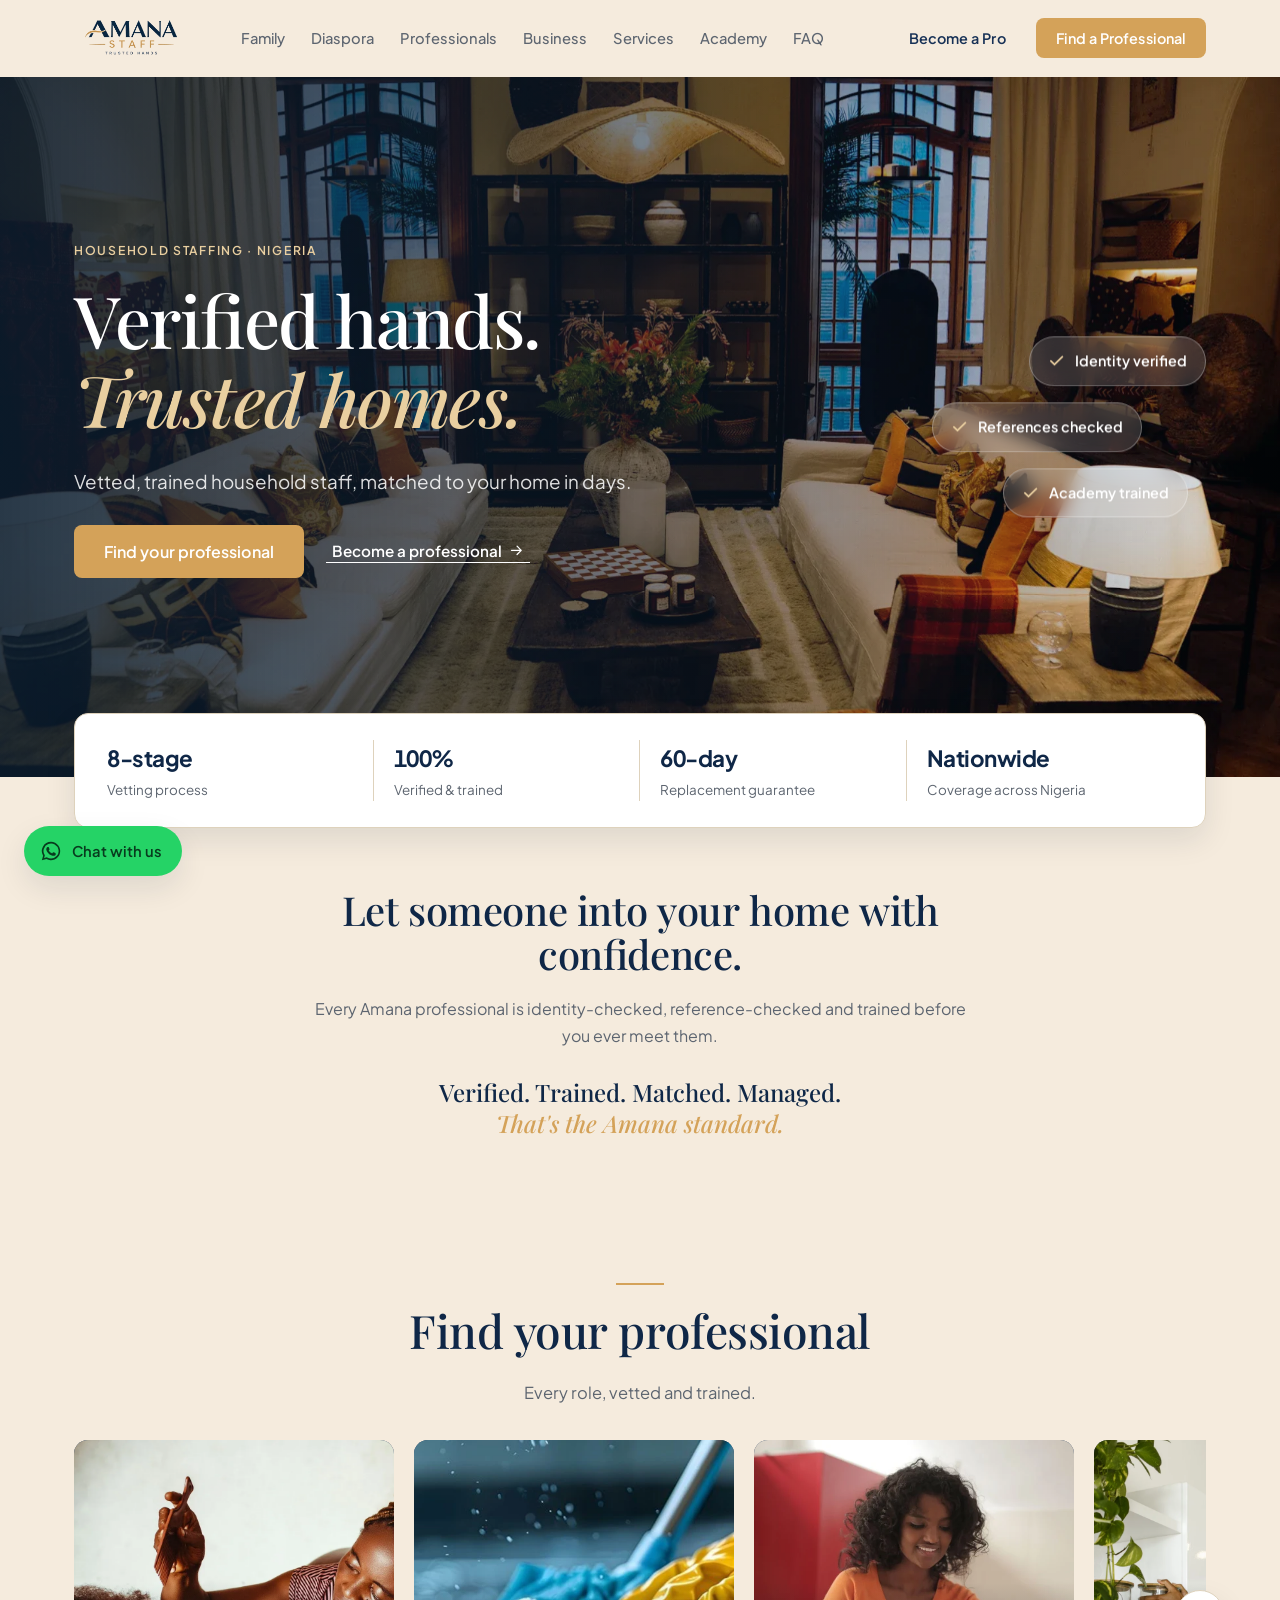
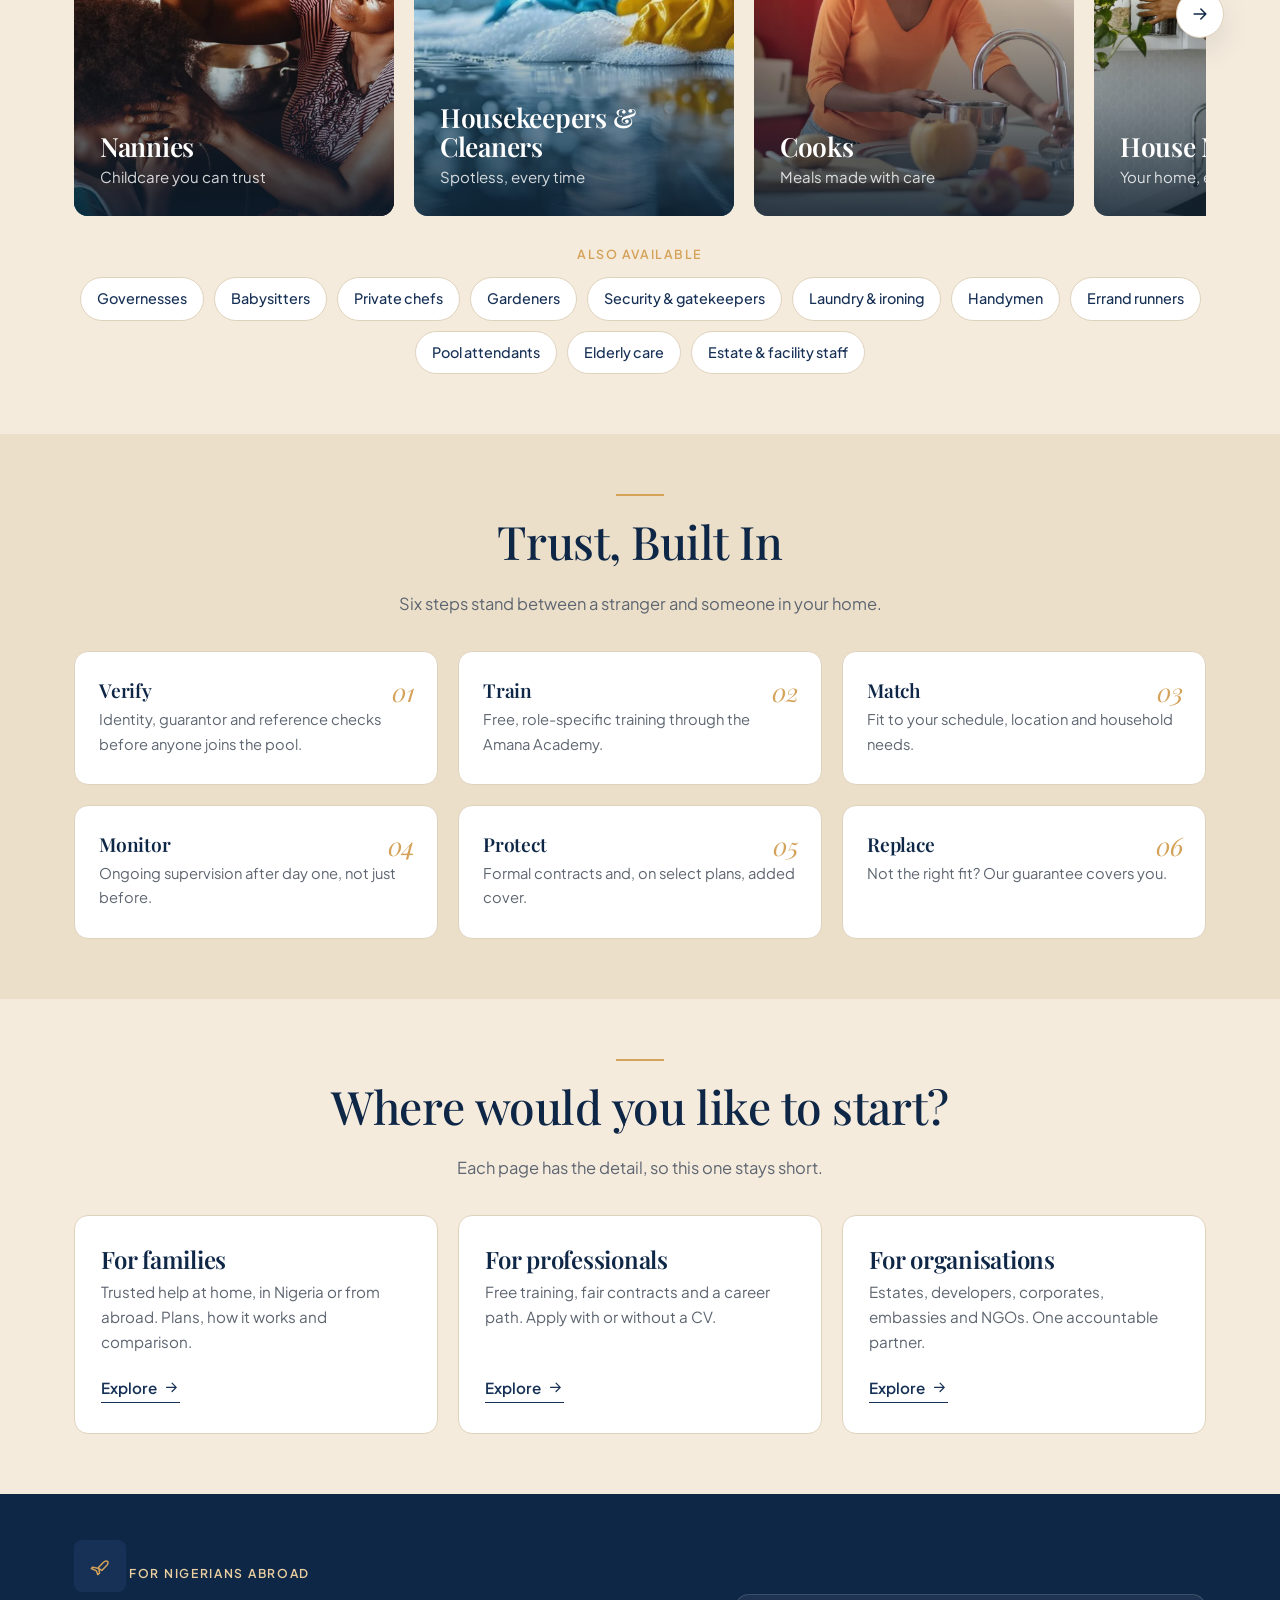
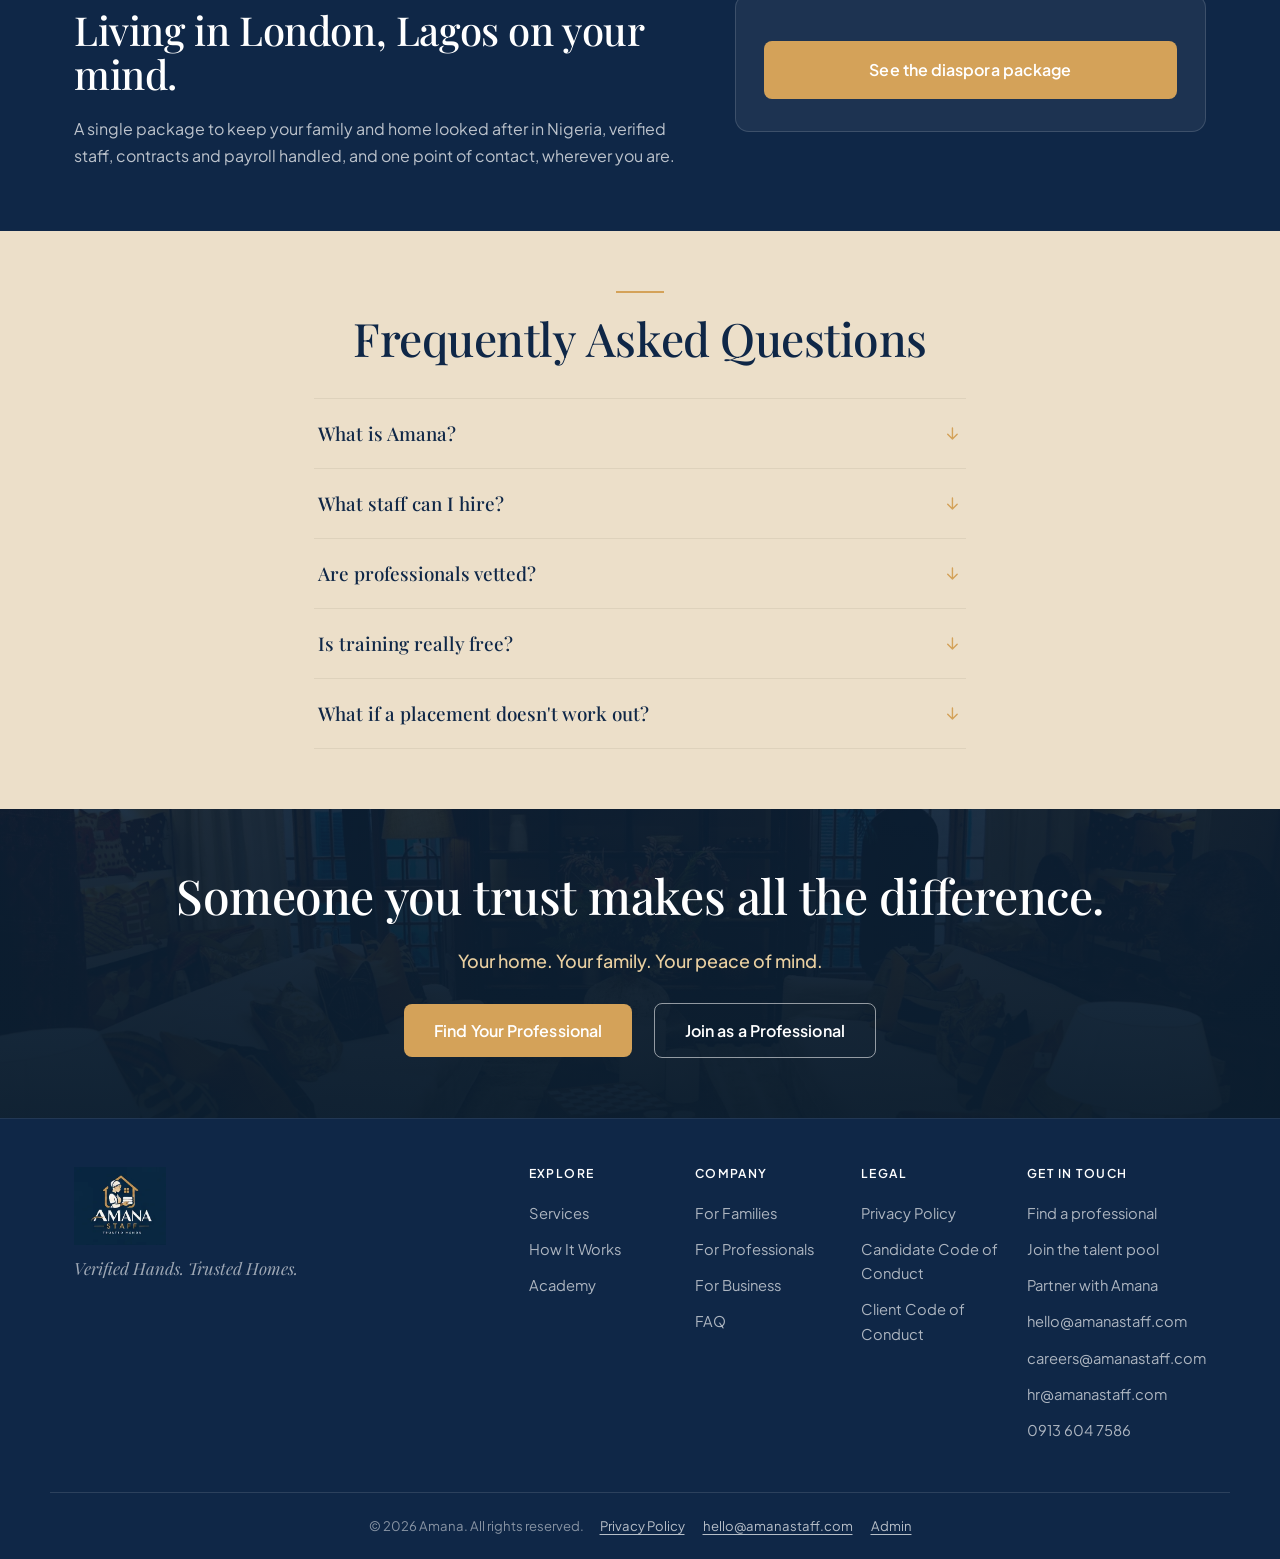
==== index.html @ 7960b4e0 "Add an Admin link to the footer on every page Small "Admin" link added to the footer-bottom utility " ====
<!DOCTYPE html>
<html lang="en">
<head>
<meta charset="UTF-8">
<meta name="viewport" content="width=device-width, initial-scale=1.0">
<title>Amana | Verified Hands. Trusted Homes.</title>
<meta name="description" content="Amana connects Nigerian families, diaspora households and organisations with verified, trained and professionally managed domestic staff: nannies, housekeepers, cooks, house managers and more.">
<link rel="icon" href="favicon.png" type="image/png">
<link rel="canonical" href="https://www.amanastaff.com/">
<meta property="og:type" content="website">
<meta property="og:site_name" content="Amana">
<meta property="og:title" content="Amana | Verified Hands. Trusted Homes.">
<meta property="og:description" content="Amana connects Nigerian families, diaspora households and organisations with verified, trained and professionally managed domestic staff: nannies, housekeepers, cooks, house managers and more.">
<meta property="og:url" content="https://www.amanastaff.com/">
<meta property="og:image" content="https://www.amanastaff.com/assets/og.jpg">
<meta name="twitter:card" content="summary_large_image">
<link rel="preconnect" href="https://fonts.googleapis.com">
<link rel="preconnect" href="https://fonts.gstatic.com" crossorigin>
<link href="https://fonts.googleapis.com/css2?family=Playfair+Display:ital,wght@0,500;0,600;0,700;1,500;1,600&family=Plus+Jakarta+Sans:wght@400;500;600;700;800&display=swap" rel="stylesheet">
<link rel="stylesheet" href="css/style.css">
</head>
<body>

<!-- ============ ICON SPRITE ============ -->
<svg style="display:none">
  <symbol id="icon-nanny" viewBox="0 0 24 24" fill="none" stroke="currentColor" stroke-width="1.6" stroke-linecap="round" stroke-linejoin="round"><circle cx="12" cy="7" r="3.2"/><path d="M6 21c0-3.6 2.7-6.2 6-6.2s6 2.6 6 6.2"/><path d="M9.2 6.3c.6-1 1.6-1.6 2.8-1.6s2.2.6 2.8 1.6"/></symbol>
  <symbol id="icon-broom" viewBox="0 0 24 24" fill="none" stroke="currentColor" stroke-width="1.6" stroke-linecap="round" stroke-linejoin="round"><path d="M14 4l6 6-7.5 7.5a3 3 0 01-4.2 0l-1.8-1.8a3 3 0 010-4.2L14 4z"/><path d="M5 19l3-3"/><path d="M3 21l2.5-2.5"/></symbol>
  <symbol id="icon-car" viewBox="0 0 24 24" fill="none" stroke="currentColor" stroke-width="1.6" stroke-linecap="round" stroke-linejoin="round"><path d="M3 16v-3.2c0-.5.2-1 .6-1.3L5.4 9.8A2 2 0 016.8 9h10.4c.5 0 1 .2 1.4.6l1.8 1.9c.4.4.6.8.6 1.3V16"/><path d="M3 16h18v2.2a1 1 0 01-1 1h-1.2a1 1 0 01-1-1V17H6.2v1.2a1 1 0 01-1 1H4a1 1 0 01-1-1V16z"/><circle cx="7.5" cy="16" r="1.6"/><circle cx="16.5" cy="16" r="1.6"/></symbol>
  <symbol id="icon-chef" viewBox="0 0 24 24" fill="none" stroke="currentColor" stroke-width="1.6" stroke-linecap="round" stroke-linejoin="round"><path d="M7 11c-.2-2.6 1.8-4.8 4.2-5 .5-1 1.5-1.6 2.6-1.6 1.6 0 3 1.3 3 3 0 .3 0 .6-.1.9 1.6.3 2.8 1.7 2.8 3.4 0 .5-.1.9-.3 1.3"/><path d="M7 11h12v2.5a2 2 0 01-2 2H9a2 2 0 01-2-2V11z"/><path d="M8 20h8"/><path d="M9.5 15.5v4.5"/><path d="M14.5 15.5v4.5"/></symbol>
  <symbol id="icon-manager" viewBox="0 0 24 24" fill="none" stroke="currentColor" stroke-width="1.6" stroke-linecap="round" stroke-linejoin="round"><rect x="5" y="4" width="14" height="17" rx="1.5"/><path d="M9 4V2.8h6V4"/><path d="M9 10h6"/><path d="M9 13.5h6"/><path d="M9 17h3.5"/></symbol>
  <symbol id="icon-heart" viewBox="0 0 24 24" fill="none" stroke="currentColor" stroke-width="1.6" stroke-linecap="round" stroke-linejoin="round"><path d="M12 20s-7-4.4-9.3-8.8C1.3 8.2 2.7 5 6 5c2 0 3.3 1.1 4 2.2C10.7 6.1 12 5 14 5c3.3 0 4.7 3.2 3.3 6.2C15 15.6 12 20 12 20z"/></symbol>
  <symbol id="icon-shield" viewBox="0 0 24 24" fill="none" stroke="currentColor" stroke-width="1.6" stroke-linecap="round" stroke-linejoin="round"><path d="M12 3l7 3v5.2c0 4.6-3 8.4-7 9.8-4-1.4-7-5.2-7-9.8V6l7-3z"/><path d="M9.2 12l1.9 1.9 3.7-3.9"/></symbol>
  <symbol id="icon-cap" viewBox="0 0 24 24" fill="none" stroke="currentColor" stroke-width="1.6" stroke-linecap="round" stroke-linejoin="round"><path d="M2 9l10-4.5L22 9l-10 4.5L2 9z"/><path d="M6 11.3V16c0 1.4 2.7 2.5 6 2.5s6-1.1 6-2.5v-4.7"/><path d="M22 9v5"/></symbol>
  <symbol id="icon-match" viewBox="0 0 24 24" fill="none" stroke="currentColor" stroke-width="1.6" stroke-linecap="round" stroke-linejoin="round"><circle cx="8" cy="9" r="3"/><circle cx="16" cy="9" r="3"/><path d="M3.5 19c.5-2.8 2.3-4.5 4.5-4.5s4 1.7 4.5 4.5"/><path d="M11.5 19c.5-2.8 2.3-4.5 4.5-4.5s4 1.7 4.5 4.5"/></symbol>
  <symbol id="icon-eye" viewBox="0 0 24 24" fill="none" stroke="currentColor" stroke-width="1.6" stroke-linecap="round" stroke-linejoin="round"><path d="M2 12s3.6-6.5 10-6.5S22 12 22 12s-3.6 6.5-10 6.5S2 12 2 12z"/><circle cx="12" cy="12" r="2.6"/></symbol>
  <symbol id="icon-refresh" viewBox="0 0 24 24" fill="none" stroke="currentColor" stroke-width="1.6" stroke-linecap="round" stroke-linejoin="round"><path d="M3 12a9 9 0 0115.4-6.4L21 8"/><path d="M21 4v4h-4"/><path d="M21 12a9 9 0 01-15.4 6.4L3 16"/><path d="M3 20v-4h4"/></symbol>
  <symbol id="icon-check" viewBox="0 0 24 24" fill="none" stroke="currentColor" stroke-width="2.4" stroke-linecap="round" stroke-linejoin="round"><path d="M20 6L9 17l-5-5"/></symbol>
  <symbol id="icon-plane" viewBox="0 0 24 24" fill="none" stroke="currentColor" stroke-width="1.6" stroke-linecap="round" stroke-linejoin="round"><path d="M10.5 14.5L4 13l-1.5 1.5L8 17l1.3 4 2-1.5-1-6.4 5-5c1-1 2-1.7 3.2-1.7s1.9.9 1.9 2c0 1.2-.7 2.2-1.7 3.2l-5 5z"/></symbol>
  <symbol id="icon-worker" viewBox="0 0 24 24" fill="none" stroke="currentColor" stroke-width="1.6" stroke-linecap="round" stroke-linejoin="round"><circle cx="12" cy="6.5" r="3"/><path d="M5.5 20.5c0-4 3-6.8 6.5-6.8s6.5 2.8 6.5 6.8"/><path d="M12 13.7v6.8"/></symbol>
  <symbol id="icon-academy" viewBox="0 0 24 24" fill="none" stroke="currentColor" stroke-width="1.6" stroke-linecap="round" stroke-linejoin="round"><path d="M4 20V9M20 20V9"/><path d="M2 9l10-6 10 6-10 6-10-6z"/><path d="M8 12.5V17c0 1.1 1.8 2 4 2s4-.9 4-2v-4.5"/></symbol>
  <symbol id="icon-building" viewBox="0 0 24 24" fill="none" stroke="currentColor" stroke-width="1.6" stroke-linecap="round" stroke-linejoin="round"><rect x="4" y="3" width="10" height="18" rx="1"/><rect x="15" y="9" width="5" height="12" rx="1"/><path d="M7 7h1M10 7h1M7 11h1M10 11h1M7 15h1M10 15h1"/></symbol>
  <symbol id="icon-arrow" viewBox="0 0 24 24" fill="none" stroke="currentColor" stroke-width="1.8" stroke-linecap="round" stroke-linejoin="round"><path d="M5 12h14M13 6l6 6-6 6"/></symbol>
  <symbol id="icon-up" viewBox="0 0 24 24" fill="none" stroke="currentColor" stroke-width="2" stroke-linecap="round" stroke-linejoin="round"><path d="M12 19V5M5 12l7-7 7 7"/></symbol>
</svg>

<!-- ============ HEADER ============ -->
<header class="site-header" id="top">
  <div class="container header-inner">
    <a href="index.html" class="brand brand-logo"><img src="assets/img/logo-wordmark.webp" alt="Amana Staff — Trusted Hands" width="400" height="148"></a>

    <nav class="nav" id="primary-nav">
      <a href="family.html">Family</a>
      <a href="diaspora.html">Diaspora</a>
      <a href="professionals.html">Professionals</a>
      <a href="business.html">Business</a>
      <a href="index.html#services">Services</a>
      <a href="professionals.html#academy">Academy</a>
      <a href="index.html#faq">FAQ</a>
    </nav>

    <div class="header-actions">
      <button class="btn btn-ghost header-cta-secondary" data-open-modal="professional">Become a Pro</button>
      <button class="btn btn-primary" data-open-modal="family">Find a Professional</button>
      <button class="nav-toggle" id="navToggle" aria-label="Toggle menu" aria-expanded="false">
        <span></span><span></span><span></span>
      </button>
    </div>
  </div>
</header>

<main>

  <!-- ============ HERO ============ -->
  <section class="hero hero-photo">
    <div class="hero-media"><img src="assets/img/hero-home.webp" alt="A warm, softly lit living room with layered textiles and natural light" width="1700" height="1133" fetchpriority="high"></div>
    <div class="hero-chips" aria-hidden="true">
      <span class="chip c1"><svg><use href="#icon-check"/></svg>Identity verified</span>
      <span class="chip c2"><svg><use href="#icon-check"/></svg>References checked</span>
      <span class="chip c3"><svg><use href="#icon-check"/></svg>Academy trained</span>
    </div>
    <div class="container hero-inner">
      <p class="eyebrow">Household staffing · Nigeria</p>
      <h1>Verified hands. <em>Trusted homes.</em></h1>
      <p class="hero-lead">Vetted, trained household staff, matched to your home in days.</p>
      <div class="hero-actions">
        <button class="btn btn-primary btn-lg" data-open-modal="family">Find your professional</button>
        <button class="btn-text" data-open-modal="professional">Become a professional <svg><use href="#icon-arrow"/></svg></button>
      </div>
    </div>
  </section>

  <div class="container">
    <ul class="trust-strip">
      <li><strong><span data-count="8" data-suffix="">8</span>-stage</strong><span>Vetting process</span></li>
      <li><strong><span data-count="100" data-suffix="%">100%</span></strong><span>Verified &amp; trained</span></li>
      <li><strong>60-day</strong><span>Replacement guarantee</span></li>
      <li><strong>Nationwide</strong><span>Coverage across Nigeria</span></li>
    </ul>
  </div>

  <!-- ============ TRUST STATEMENT ============ -->
  <section class="section trust-statement reveal">
    <div class="container narrow center">
      <h2>Let someone into your home with confidence.</h2>
      <p>Every Amana professional is identity-checked, reference-checked and trained before you ever meet them.</p>
      <p class="standard-line">Verified. Trained. Matched. Managed.<br><span>That's the Amana standard.</span></p>
    </div>
  </section>

  <!-- ============ SERVICES ============ -->
  <section class="section" id="services">
    <div class="container">
      <div class="section-head reveal">
        <h2>Find your professional</h2>
        <p>Every role, vetted and trained.</p>
      </div>

      <div class="photo-grid-wrap">
        <div class="photo-grid reveal-stagger">
          <article class="photo-card" data-open-modal="family">
            <img src="assets/img/nanny.webp" alt="A mother gently styling her daughter's hair at home" width="1350" height="1060" loading="lazy">
            <span class="arrow"><svg><use href="#icon-arrow"/></svg></span>
            <div class="photo-card-body"><h3>Nannies</h3><p>Childcare you can trust</p></div>
          </article>
          <article class="photo-card" data-open-modal="family">
            <img src="assets/img/cleaning.webp" alt="A gloved hand mopping a glossy floor" width="1000" height="573" loading="lazy">
            <span class="arrow"><svg><use href="#icon-arrow"/></svg></span>
            <div class="photo-card-body"><h3>Housekeepers &amp; Cleaners</h3><p>Spotless, every time</p></div>
          </article>
          <article class="photo-card" data-open-modal="family">
            <img src="assets/img/cook.webp" alt="A cook preparing a meal in a bright home kitchen" width="1000" height="667" loading="lazy">
            <span class="arrow"><svg><use href="#icon-arrow"/></svg></span>
            <div class="photo-card-body"><h3>Cooks</h3><p>Meals made with care</p></div>
          </article>
          <article class="photo-card" data-open-modal="family">
            <img src="assets/img/house-manager.webp" alt="A smiling woman organizing a shelf in a bright modern kitchen" width="1000" height="1409" loading="lazy">
            <span class="arrow"><svg><use href="#icon-arrow"/></svg></span>
            <div class="photo-card-body"><h3>House Managers</h3><p>Your home, expertly run</p></div>
          </article>
          <article class="photo-card" data-open-modal="family">
            <img src="assets/img/companion.webp" alt="Two people walking arm in arm" width="1000" height="563" loading="lazy">
            <span class="arrow"><svg><use href="#icon-arrow"/></svg></span>
            <div class="photo-card-body"><h3>Companions &amp; Carers</h3><p>Compassionate care at home</p></div>
          </article>
        </div>
        <button class="photo-scroll-btn" type="button" aria-label="Scroll to see more"><svg><use href="#icon-arrow"/></svg></button>
      </div>
      <div class="role-chips reveal">
        <p class="chips-label">Also available</p>
        <ul>
          <li>Governesses</li><li>Babysitters</li><li>Private chefs</li><li>Gardeners</li><li>Security &amp; gatekeepers</li>
          <li>Laundry &amp; ironing</li><li>Handymen</li><li>Errand runners</li><li>Pool attendants</li>
          <li>Elderly care</li><li>Estate &amp; facility staff</li>
        </ul>
      </div>
    </div>
  </section>

  <!-- ============ WHY FAMILIES CHOOSE AMANA ============ -->
  <section class="section section-alt">
    <div class="container">
      <div class="section-head reveal">
        <h2>Trust, Built In</h2>
        <p>Six steps stand between a stranger and someone in your home.</p>
      </div>

      <div class="pillar-grid reveal-stagger">
        <div class="pillar">
          <span class="pillar-num">01</span>
          <span class="icon-badge icon-badge-sm"><svg><use href="#icon-shield"/></svg></span>
          <h3>Verify</h3>
          <p>Identity, guarantor and reference checks before anyone joins the pool.</p>
        </div>
        <div class="pillar">
          <span class="pillar-num">02</span>
          <span class="icon-badge icon-badge-sm"><svg><use href="#icon-cap"/></svg></span>
          <h3>Train</h3>
          <p>Free, role-specific training through the Amana Academy.</p>
        </div>
        <div class="pillar">
          <span class="pillar-num">03</span>
          <span class="icon-badge icon-badge-sm"><svg><use href="#icon-match"/></svg></span>
          <h3>Match</h3>
          <p>Fit to your schedule, location and household needs.</p>
        </div>
        <div class="pillar">
          <span class="pillar-num">04</span>
          <span class="icon-badge icon-badge-sm"><svg><use href="#icon-eye"/></svg></span>
          <h3>Monitor</h3>
          <p>Ongoing supervision after day one, not just before.</p>
        </div>
        <div class="pillar">
          <span class="pillar-num">05</span>
          <span class="icon-badge icon-badge-sm"><svg><use href="#icon-shield"/></svg></span>
          <h3>Protect</h3>
          <p>Formal contracts and, on select plans, added cover.</p>
        </div>
        <div class="pillar">
          <span class="pillar-num">06</span>
          <span class="icon-badge icon-badge-sm"><svg><use href="#icon-refresh"/></svg></span>
          <h3>Replace</h3>
          <p>Not the right fit? Our guarantee covers you.</p>
        </div>
      </div>
    </div>
  </section>

  <!-- ============ EXPLORE ============ -->
  <section class="section" id="explore">
    <div class="container">
      <div class="section-head reveal">
        <h2>Where would you like to start?</h2>
        <p>Each page has the detail, so this one stays short.</p>
      </div>
      <div class="explore-grid reveal-stagger">
        <a class="explore-card" href="family.html">
          <span class="icon-badge"><svg><use href="#icon-heart"/></svg></span>
          <h3>For families</h3>
          <p>Trusted help at home, in Nigeria or from abroad. Plans, how it works and comparison.</p>
          <span class="btn-text">Explore <svg><use href="#icon-arrow"/></svg></span>
        </a>
        <a class="explore-card" href="professionals.html">
          <span class="icon-badge"><svg><use href="#icon-worker"/></svg></span>
          <h3>For professionals</h3>
          <p>Free training, fair contracts and a career path. Apply with or without a CV.</p>
          <span class="btn-text">Explore <svg><use href="#icon-arrow"/></svg></span>
        </a>
        <a class="explore-card" href="business.html">
          <span class="icon-badge"><svg><use href="#icon-building"/></svg></span>
          <h3>For organisations</h3>
          <p>Estates, developers, corporates, embassies and NGOs. One accountable partner.</p>
          <span class="btn-text">Explore <svg><use href="#icon-arrow"/></svg></span>
        </a>
      </div>
    </div>
  </section>

  <!-- ============ DIASPORA HIGHLIGHT ============ -->
  <section class="diaspora-banner reveal">
    <div class="container diaspora-banner-inner">
      <div>
        <span class="icon-badge"><svg><use href="#icon-plane"/></svg></span>
        <p class="eyebrow">For Nigerians abroad</p>
        <h2>Living in London, Lagos on your mind.</h2>
        <p>A single package to keep your family and home looked after in Nigeria, verified staff, contracts and payroll handled, and one point of contact, wherever you are.</p>
      </div>
      <div class="diaspora-banner-cta">
        <a href="diaspora.html" class="btn btn-primary btn-lg">See the diaspora package</a>
      </div>
    </div>
  </section>

  <!-- ============ FAQ ============ -->
  <section class="section section-alt" id="faq">
    <div class="container narrow">
      <div class="section-head reveal">
        <h2>Frequently Asked Questions</h2>
      </div>

      <div class="faq-list reveal">
        <div class="faq-item">
          <button class="faq-question" aria-expanded="false">What is Amana?<svg class="faq-icon"><use href="#icon-arrow"/></svg></button>
          <div class="faq-answer"><p>Amana is a Nigerian platform that connects families and organisations with household professionals who are identity-checked, reference-checked and trained before you ever meet them. We call it the Amana standard: Verified, Trained, Matched, Monitored, Protected and Replaced.</p></div>
        </div>
        <div class="faq-item">
          <button class="faq-question" aria-expanded="false">What staff can I hire?<svg class="faq-icon"><use href="#icon-arrow"/></svg></button>
          <div class="faq-answer"><p>Nannies, housekeepers and cleaners, cooks, house managers, companions and carers, gardeners and more, including roles like security, laundry or pool care. If you don't see the role you need, tell us and we'll try to match it.</p></div>
        </div>
        <div class="faq-item">
          <button class="faq-question" aria-expanded="false">Are professionals vetted?<svg class="faq-icon"><use href="#icon-arrow"/></svg></button>
          <div class="faq-answer"><p>Yes, through an eight-stage process: identity, police character certification, guarantors, references, a medical check at one of our approved partner hospitals, a role-specific assessment and training at the Amana Academy. Nobody is matched to a household until every stage is complete.</p></div>
        </div>
        <div class="faq-item">
          <button class="faq-question" aria-expanded="false">Is training really free?<svg class="faq-icon"><use href="#icon-arrow"/></svg></button>
          <div class="faq-answer"><p>Yes. Every professional trains at the Amana Academy at no cost to them, whatever role or experience level they start at.</p></div>
        </div>
        <div class="faq-item">
          <button class="faq-question" aria-expanded="false">What if a placement doesn't work out?<svg class="faq-icon"><use href="#icon-arrow"/></svg></button>
          <div class="faq-answer"><p>A 60-day replacement guarantee applies to every plan. Tell us what wasn't working and we'll match you again at no extra cost.</p></div>
        </div>
      </div>
    </div>
  </section>

  <!-- ============ FINAL CTA ============ -->
  <section class="section final-cta reveal">
    <div class="final-cta-bg"><img src="assets/img/hero-home.webp" alt="" loading="lazy"></div>
    <div class="container center">
      <h2>Someone you trust makes all the difference.</h2>
      <p class="lead">Your home. Your family. Your peace of mind.</p>
      <div class="hero-actions">
        <button class="btn btn-primary btn-lg" data-open-modal="family">Find Your Professional</button>
        <button class="btn btn-outline-light btn-lg" data-open-modal="professional">Join as a Professional</button>
      </div>
    </div>
  </section>

</main>

<!-- ============ FOOTER ============ -->
<footer class="site-footer">
  <div class="container footer-inner">
    <div class="footer-brand">
      <span class="brand brand-logo"><img src="assets/img/logo-navy.webp" alt="Amana Staff — Trusted Hands" width="305" height="258" loading="lazy"></span>
      <p>Verified Hands. Trusted Homes.</p>
    </div>
    <div class="footer-links">
      <div>
        <h4>Explore</h4>
        <a href="index.html#services">Services</a>
        <a href="family.html#how-it-works">How It Works</a>
        <a href="professionals.html#academy">Academy</a>
      </div>
      <div>
        <h4>Company</h4>
        <a href="family.html">For Families</a>
        <a href="professionals.html">For Professionals</a>
        <a href="business.html">For Business</a>
        <a href="index.html#faq">FAQ</a>
      </div>
      <div>
        <h4>Legal</h4>
        <a href="privacy.html">Privacy Policy</a>
        <a href="candidate-code-of-conduct.html">Candidate Code of Conduct</a>
        <a href="client-code-of-conduct.html">Client Code of Conduct</a>
      </div>
      <div>
        <h4>Get in touch</h4>
        <a href="#" data-open-modal="family">Find a professional</a>
        <a href="#" data-open-modal="professional">Join the talent pool</a>
        <a href="#" data-open-modal="organisation">Partner with Amana</a>
        <a href="mailto:hello@amanastaff.com">hello@amanastaff.com</a>
        <a href="mailto:careers@amanastaff.com">careers@amanastaff.com</a>
        <a href="mailto:hr@amanastaff.com">hr@amanastaff.com</a>
        <a href="tel:+2349136047586">0913 604 7586</a>
      </div>
    </div>
  </div>
  <div class="container footer-bottom">
    <p>&copy; <span id="year"></span> Amana. All rights reserved. <span class="fb-links"><a href="privacy.html">Privacy Policy</a><a href="mailto:hello@amanastaff.com">hello@amanastaff.com</a><a href="admin.html">Admin</a></span></p>
  </div>
</footer>

<button class="back-to-top" id="backToTop" aria-label="Back to top"><svg><use href="#icon-up"/></svg></button>

<!-- ============ LEAD MODAL ============ -->
<div class="modal-overlay" id="modalOverlay">
  <div class="modal" role="dialog" aria-modal="true" aria-labelledby="modalTitle">
    <button class="modal-close" id="modalClose" aria-label="Close">&times;</button>

    <div class="modal-body" id="modalForm">
      <h3 id="modalTitle">Find Your Professional</h3>
      <p class="modal-sub" id="modalSub">Tell us about your household and we'll be in touch.</p>
      <form id="leadForm">
        <div class="form-row">
          <label>Full name
            <input type="text" name="name" required>
          </label>
          <label>Phone number
            <input type="tel" name="phone" required>
          </label>
        </div>
        <div class="form-row">
          <label>Email address
            <input type="email" name="email" required>
          </label>
          <label>Location
            <input type="text" name="location" placeholder="e.g. Lekki, Lagos" required>
          </label>
        </div>
        <label id="needField">What do you need help with?
          <select name="need" id="needSelect">
            <option>Nanny</option>
            <option>Housekeeper / Cleaner</option>
            <option>Cook</option>
            <option>House Manager</option>
            <option>Companion / Carer</option>
            <option>Not sure yet</option>
          </select>
        </label>
        <label class="other-field" id="otherField" hidden>Please tell us which one
          <input type="text" name="needOther" id="needOther" maxlength="80" placeholder="e.g. Pool cleaner" disabled>
        </label>
        <label>Anything else we should know?
          <textarea name="message" rows="3" placeholder="Schedule, live-in/live-out, specific requirements..."></textarea>
        </label>
        <div class="pro-only" hidden>
          <div class="form-row">
            <label>Years of experience
              <select name="experience" disabled>
                <option>Less than 1 year</option>
                <option>1 to 2 years</option>
                <option>3 to 5 years</option>
                <option>6 to 10 years</option>
                <option>More than 10 years</option>
              </select>
            </label>
            <label>Live-in or live-out?
              <select name="arrangement" disabled>
                <option>Either</option>
                <option>Live-in</option>
                <option>Live-out</option>
              </select>
            </label>
          </div>
          <label>Upload your CV (optional)
            <input type="file" name="cv" accept=".pdf,.doc,.docx,application/pdf" disabled>
            <span class="field-hint">PDF or Word, up to 2.5 MB. No CV? No problem, you can still apply.</span>
          </label>
        </div>
        <label class="consent">
          <input type="checkbox" name="consent" required>
          <span>I agree that Amana may store my details (and CV, if attached) to process this request. Read our <a href="privacy.html" target="_blank" rel="noopener">Privacy Policy</a> and <a href="client-code-of-conduct.html" target="_blank" rel="noopener" id="codeOfConductLink">Client Code of Conduct</a>.</span>
        </label>
        <button type="submit" class="btn btn-primary btn-block">Submit Request</button>
      </form>
    </div>

    <div class="modal-success" id="modalSuccess" hidden>
      <span class="icon-badge"><svg><use href="#icon-check"/></svg></span>
      <h3>Thank you</h3>
      <p>We've received your request. A member of the Amana team will reach out shortly.</p>
      <button class="btn btn-outline" id="modalSuccessClose">Close</button>
    </div>
  </div>
</div>

<script src="js/script.js"></script>
</body>
</html>
---- css/style.css ----
/* ==================================================
   AMANA: Design tokens
   ================================================== */
:root{
  /* Amana brand palette */
  --navy-950:#0F2747;
  --navy-900:#173156;
  --navy-800:#1f3d68;

  --accent:#D4A259;
  --accent-dark:#b8863f;
  --gold:#D4A259;
  --gold-soft:#e9cfa0;
  --support-green:#4E6B4F;

  --cream:#F5EBDD;
  --cream-dark:#ECDFC9;
  --neutral:#D9D3C7;
  --white:#ffffff;
  --ink:#1d2530;
  --ink-soft:#5d6570;
  --border:#DED2BC;

  --font-head:'Playfair Display',Georgia,'Times New Roman',serif;
  --font-body:'Plus Jakarta Sans',system-ui,sans-serif;

  --radius-sm:8px;
  --radius-md:14px;
  --radius-lg:20px;
  --shadow-sm:0 1px 3px rgba(16,40,61,.08);
  --shadow-md:0 12px 30px rgba(16,40,61,.10);
  --shadow-lg:0 24px 60px rgba(16,40,61,.16);

  --ease:cubic-bezier(.25,.6,.3,1);
  --container:1180px;
}

*,*::before,*::after{box-sizing:border-box;}
html{scroll-behavior:smooth;}
@media (prefers-reduced-motion:reduce){
  html{scroll-behavior:auto;}
  *,*::before,*::after{animation-duration:.01ms !important; animation-iteration-count:1 !important; transition-duration:.01ms !important;}
}
body{
  margin:0;
  font-family:var(--font-body);
  color:var(--ink);
  background:var(--cream);
  line-height:1.65;
  -webkit-font-smoothing:antialiased;
  text-rendering:optimizeLegibility;
  font-feature-settings:"kern","liga","calt";
  overflow-x:hidden;
}
h1,h2,h3,h4{
  font-family:var(--font-head);
  font-weight:500;
  font-optical-sizing:auto;
  line-height:1.1;
  letter-spacing:-.01em;
  margin:0 0 .5em;
  color:var(--navy-950);
}
h3{font-weight:600;}
em{font-style:italic;}
p{margin:0 0 1em;color:var(--ink-soft);}
a{color:inherit;text-decoration:none;}
ul,ol{margin:0;padding:0;list-style:none;}
button{font-family:inherit;cursor:pointer;border:none;background:none;}
svg{width:1em;height:1em;}
img{max-width:100%;display:block;}

.container{
  width:100%;
  max-width:var(--container);
  margin:0 auto;
  padding:0 24px;
}
.narrow{max-width:700px;}
.center{text-align:center;}
.center .lead, .center p{margin-left:auto;margin-right:auto;}
.muted{color:var(--ink-soft);}

/* ==================================================
   Buttons
   ================================================== */
.btn{
  display:inline-flex;
  align-items:center;
  justify-content:center;
  gap:8px;
  padding:14px 26px;
  border-radius:var(--radius-sm);
  font-weight:600;
  font-size:.95rem;
  transition:background .2s ease, color .2s ease, border-color .2s ease, transform .2s var(--ease), box-shadow .2s ease;
  white-space:nowrap;
}
.btn:active{transform:translateY(1px);}
.btn-primary{background:var(--accent); color:var(--white);}
.btn-primary:hover{background:var(--accent-dark); transform:translateY(-1px); box-shadow:var(--shadow-md);}
.btn-outline{background:transparent; color:var(--navy-900); border:1.5px solid var(--navy-900);}
.btn-outline:hover{background:var(--navy-900); color:var(--white);}
.btn-outline-light{background:transparent; color:var(--white); border:1.5px solid rgba(255,255,255,.55);}
.btn-outline-light:hover{background:var(--white); color:var(--navy-900);}
.btn-ghost{background:transparent; color:var(--navy-900); padding-left:14px; padding-right:14px;}
.btn-ghost:hover{color:var(--accent);}
.btn-lg{padding:16px 30px; font-size:1rem;}
.btn-block{width:100%;}
.btn-text{
  font-weight:600;
  color:var(--navy-900);
  display:inline-flex;
  align-items:center;
  gap:6px;
  font-size:.95rem;
  border-bottom:1.5px solid currentColor;
  padding-bottom:2px;
  transition:gap .2s ease, color .2s ease;
}
.btn-text:hover{gap:10px; color:var(--accent);}
.btn-text svg{width:1.1em; height:1.1em;}
.on-dark .btn-text, .hero-photo .btn-text{color:var(--white);}
.on-dark .btn-text:hover, .hero-photo .btn-text:hover{color:var(--gold-soft);}

/* ==================================================
   Header
   ================================================== */
.site-header{
  position:sticky;
  top:0;
  z-index:100;
  background:rgba(245,235,221,.92);
  backdrop-filter:blur(10px);
  border-bottom:1px solid transparent;
  transition:border-color .25s ease, box-shadow .25s ease;
}
.site-header.scrolled{border-bottom-color:var(--border); box-shadow:0 2px 16px rgba(16,40,61,.05);}
section[id]{scroll-margin-top:88px;}
.header-inner{
  display:flex;
  align-items:center;
  justify-content:space-between;
  height:76px;
  gap:24px;
  transition:height .25s ease;
}
.site-header.scrolled .header-inner{height:66px;}
.brand{
  font-family:var(--font-head);
  font-weight:600;
  font-size:1.6rem;
  color:var(--navy-950);
  letter-spacing:-.02em;
}
.brand-logo{display:flex; align-items:center;}
.header-inner .brand-logo img{height:38px; width:auto; display:block; transition:height .25s ease;}
.site-header.scrolled .header-inner .brand-logo img{height:32px;}
.footer-brand .brand-logo img{height:78px; width:auto; display:block;}
.nav{display:flex; gap:26px; flex:1; justify-content:center;}
.nav a{
  font-size:.92rem;
  font-weight:500;
  color:var(--ink-soft);
  white-space:nowrap;
  position:relative;
  padding:4px 0;
  transition:color .15s ease;
}
.nav a::after{
  content:'';
  position:absolute;
  left:0; right:100%;
  bottom:-2px;
  height:1.5px;
  background:var(--accent);
  transition:right .25s var(--ease);
}
.nav a:hover{color:var(--navy-950);}
.nav a:hover::after{right:0;}
.header-actions{display:flex; align-items:center; gap:10px;}
.header-cta-secondary{display:inline-flex;}
.header-actions .btn{padding:11px 20px; font-size:.9rem;}
.nav-toggle{display:none; flex-direction:column; gap:5px; padding:6px;}
.nav-toggle span{
  width:22px; height:2px;
  background:var(--navy-900);
  border-radius:2px;
  transition:transform .25s var(--ease), opacity .2s ease;
}
.nav-toggle.active span:nth-child(1){transform:translateY(7px) rotate(45deg);}
.nav-toggle.active span:nth-child(2){opacity:0;}
.nav-toggle.active span:nth-child(3){transform:translateY(-7px) rotate(-45deg);}

/* ==================================================
   Hero: photographic (homepage)
   ================================================== */
.hero{position:relative;}
.hero-photo{
  min-height:clamp(520px, 78vh, 700px);
  display:flex;
  align-items:center;
  color:var(--white);
}
.hero-media{position:absolute; inset:0; overflow:hidden; background:var(--navy-950);}
.hero-media img{
  width:100%; height:100%;
  object-fit:cover;
  animation:heroZoom 14s ease-out forwards;
}
.hero-media::after{
  content:'';
  position:absolute; inset:0;
  background:linear-gradient(90deg, rgba(11,29,46,.88) 0%, rgba(11,29,46,.62) 42%, rgba(11,29,46,.12) 100%);
}
@keyframes heroZoom{from{transform:scale(1.06);} to{transform:scale(1);}}
.hero-photo .hero-inner{position:relative; z-index:1; padding-top:80px; padding-bottom:120px;}
.hero-photo .hero-inner > *{max-width:620px;}
.hero-photo h1, .hero-photo .hero-lead{color:var(--white);}
.hero-photo .hero-lead{color:rgba(255,255,255,.86);}
.hero.hero-photo h1 em{color:var(--gold-soft);}

.eyebrow{
  display:inline-block;
  font-size:.76rem;
  font-weight:600;
  letter-spacing:.14em;
  text-transform:uppercase;
  color:var(--accent);
  margin-bottom:20px;
}
.hero-photo .eyebrow{color:var(--gold-soft);}
.hero h1{font-size:clamp(2.7rem, 5.6vw, 4.6rem); margin-bottom:.4em; letter-spacing:-.02em;}
.hero h1 em{color:var(--accent);}
.hero-lead{font-size:1.18rem; max-width:520px; color:var(--ink-soft);}
.hero-actions{display:flex; gap:22px; flex-wrap:wrap; align-items:center; margin-top:28px;}
.hero-actions-center{justify-content:center;}

.hero-copy > *, .hero-photo .hero-inner > *{animation:rise .8s var(--ease) both;}
.hero-copy > :nth-child(1), .hero-photo .hero-inner > :nth-child(1){animation-delay:.05s;}
.hero-copy > :nth-child(2), .hero-photo .hero-inner > :nth-child(2){animation-delay:.15s;}
.hero-copy > :nth-child(3), .hero-photo .hero-inner > :nth-child(3){animation-delay:.25s;}
.hero-copy > :nth-child(4), .hero-photo .hero-inner > :nth-child(4){animation-delay:.35s;}
@keyframes rise{from{opacity:0; transform:translateY(16px);} to{opacity:1; transform:none;}}

/* Hero: split (sub pages) */
.hero-split{padding:44px 0 0; background:var(--cream);}
.hero-split-inner{
  display:grid;
  grid-template-columns:1.05fr .95fr;
  gap:56px;
  align-items:center;
  padding-bottom:110px;
}
.hero-figure{
  position:relative;
  border-radius:var(--radius-lg);
  overflow:hidden;
  aspect-ratio:4/4.6;
  box-shadow:var(--shadow-lg);
  animation:rise .9s var(--ease) .2s both;
}
.hero-figure img{width:100%; height:100%; object-fit:cover; filter:saturate(.88); transition:transform 1.2s var(--ease);}
.hero-figure:hover img{transform:scale(1.03);}

/* Trust strip: sits on the hero's lower edge */
.trust-strip{
  position:relative;
  z-index:2;
  margin:-64px auto 0;
  max-width:calc(var(--container) - 48px);
  background:var(--white);
  border:1px solid var(--border);
  border-radius:var(--radius-md);
  box-shadow:var(--shadow-md);
  padding:26px 32px;
  display:grid;
  grid-template-columns:repeat(4,1fr);
  animation:rise .8s var(--ease) .5s both;
}
.trust-strip li{display:flex; flex-direction:column; gap:2px; padding:0 20px; border-right:1px solid var(--border);}
.trust-strip li:first-child{padding-left:0;}
.trust-strip li:last-child{border-right:none;}
.trust-strip strong{font-family:var(--font-body); font-size:1.4rem; font-weight:700; letter-spacing:-.02em; color:var(--navy-950);}
.trust-strip li > span{font-size:.84rem; color:var(--ink-soft);}

/* ==================================================
   Sections: generic
   ================================================== */
.section{padding:60px 0;}
.section-after-hero{padding-top:56px;}
.section-alt{background:var(--cream-dark);}
.section-dark{background:var(--navy-950); color:var(--white);}
.section-dark h2, .section-dark h3{color:var(--white);}
.section-dark p{color:rgba(255,255,255,.72);}
.section-head{max-width:620px; margin:0 auto 34px; text-align:center;}
.section-head h2{font-size:clamp(2rem, 3.6vw, 2.9rem);}
.section-head p{font-size:1.03rem;}
.section-head-left{margin-left:0; text-align:left; max-width:560px;}
.center-badge{margin:0 auto 18px;}

.lead{font-size:1.12rem; font-weight:500; color:var(--navy-900);}
.standard-line{margin-top:28px; font-family:var(--font-head); font-size:1.5rem; font-weight:500; color:var(--navy-950); line-height:1.3;}
.standard-line span{color:var(--accent); font-style:italic;}
.standard-line-sm{font-family:var(--font-head); font-weight:500; font-style:italic; color:var(--navy-900); font-size:1.2rem;}

.trust-statement h2{font-size:clamp(1.8rem,3.2vw,2.5rem);}

/* ==================================================
   Icon badge
   ================================================== */
.icon-badge{
  display:inline-flex; align-items:center; justify-content:center;
  width:52px; height:52px;
  border-radius:var(--radius-sm);
  background:var(--navy-900);
  color:var(--gold);
  font-size:1.4rem;
  margin-bottom:16px;
}
.icon-badge-sm{width:42px; height:42px; font-size:1.15rem;}

/* ==================================================
   Photo cards (services)
   ================================================== */
.photo-grid-wrap{position:relative;}
.photo-grid{
  display:flex;
  flex-direction:row;
  overflow-x:auto;
  gap:20px;
  margin-bottom:28px;
  scroll-snap-type:x proximity;
  -webkit-overflow-scrolling:touch;
  scrollbar-width:none;
}
.photo-grid::-webkit-scrollbar{display:none;}
.photo-scroll-btn{
  position:absolute;
  top:calc(50% - 14px);
  right:-18px;
  transform:translateY(-50%);
  width:48px; height:48px;
  border-radius:50%;
  background:var(--white);
  border:1px solid var(--border);
  box-shadow:var(--shadow-md);
  display:flex; align-items:center; justify-content:center;
  color:var(--navy-950);
  cursor:pointer;
  transition:background .2s ease, transform .2s ease, opacity .2s ease;
  z-index:2;
}
.photo-scroll-btn svg{width:20px; height:20px;}
.photo-scroll-btn:hover{background:var(--accent); color:var(--white);}
.photo-scroll-btn:active{transform:translateY(-50%) scale(.94);}
.photo-scroll-btn[disabled]{opacity:0; pointer-events:none;}
@media (max-width:760px){
  .photo-scroll-btn{display:none;}
}
.photo-card{
  position:relative;
  border-radius:var(--radius-md);
  overflow:hidden;
  aspect-ratio:4/4.7;
  background:var(--navy-900);
  color:var(--white);
  display:flex;
  align-items:flex-end;
  cursor:pointer;
  flex:0 0 clamp(220px, 26vw, 320px);
  scroll-snap-align:start;
}
.photo-card img{
  position:absolute; inset:0;
  width:100%; height:100%;
  object-fit:cover;
  transition:transform .9s var(--ease);
}
.photo-card::after{
  content:'';
  position:absolute; inset:0;
  background:linear-gradient(180deg, rgba(11,29,46,0) 38%, rgba(11,29,46,.84) 100%);
  transition:background .4s ease;
}
.photo-card:hover img{transform:scale(1.06);}
.photo-card-body{position:relative; z-index:1; padding:26px; width:100%;}
.photo-card h3{color:var(--white); font-size:1.4rem; margin-bottom:4px;}
.photo-card p{color:rgba(255,255,255,.82); margin:0; font-size:.94rem;}
.photo-card .arrow{
  position:absolute; z-index:1; top:20px; right:20px;
  width:38px; height:38px; border-radius:50%;
  background:rgba(255,255,255,.16);
  backdrop-filter:blur(6px);
  display:flex; align-items:center; justify-content:center;
  font-size:1rem;
  opacity:0; transform:translate(-6px,6px);
  transition:opacity .3s ease, transform .3s var(--ease);
}
.photo-card:hover .arrow{opacity:1; transform:none;}

/* ==================================================
   Info cards (benefits, orgs)
   ================================================== */
.card-grid{display:grid; grid-template-columns:repeat(3,1fr); gap:20px; margin-bottom:28px;}
.service-card{
  background:var(--white);
  border:1px solid var(--border);
  border-radius:var(--radius-md);
  padding:30px 26px;
  transition:transform .3s var(--ease), box-shadow .3s ease, border-color .3s ease;
}
.service-card:hover{transform:translateY(-4px); box-shadow:var(--shadow-md); border-color:transparent;}
.service-card h3{font-size:1.15rem; margin-bottom:6px;}
.service-card p{font-size:.93rem; margin:0;}
.service-card .icon-badge, .org-card .icon-badge, .explore-card .icon-badge, .pillar .icon-badge{display:none;}

/* ==================================================
   Pillars
   ================================================== */
.pillar-grid{display:grid; grid-template-columns:repeat(3,1fr); gap:20px;}
.pillar{
  position:relative;
  background:var(--white);
  border-radius:var(--radius-md);
  padding:28px 24px;
  border:1px solid var(--border);
  transition:transform .3s var(--ease), box-shadow .3s ease;
}
.pillar:hover{transform:translateY(-4px); box-shadow:var(--shadow-md);}
.pillar-num{
  position:absolute; top:18px; right:22px;
  font-family:var(--font-head); font-style:italic;
  font-size:1.6rem; color:var(--gold);
}
.pillar h3{font-size:1.1rem; margin-bottom:6px;}
.pillar p{font-size:.92rem; margin:0;}

/* ==================================================
   Steps
   ================================================== */
.steps{display:grid; grid-template-columns:repeat(5,1fr); gap:18px;}
.steps li{
  background:var(--white);
  border:1px solid var(--border);
  border-radius:var(--radius-md);
  padding:24px 20px;
  transition:transform .3s var(--ease), box-shadow .3s ease;
}
.steps li:hover{transform:translateY(-4px); box-shadow:var(--shadow-md);}
.step-num{
  display:inline-flex; align-items:center; justify-content:center;
  width:34px; height:34px;
  border-radius:50%;
  background:var(--navy-900);
  color:var(--gold-soft);
  font-family:var(--font-head); font-weight:600;
  margin-bottom:14px;
}
.steps h3{font-size:1.02rem; margin-bottom:5px;}
.steps p{font-size:.88rem; margin:0;}

/* ==================================================
   Split sections
   ================================================== */
.split{display:grid; grid-template-columns:1fr 1fr; gap:56px; align-items:center;}
.split.reverse{direction:rtl;}
.split.reverse > *{direction:ltr;}
.split-section .container.split{grid-template-columns:1fr;}
.split-section .split > div{max-width:620px;}
.split h2{font-size:clamp(1.9rem,3.2vw,2.6rem);}

.compare-cards{display:grid; gap:16px;}
.compare-card{
  background:rgba(255,255,255,.05);
  border:1px solid rgba(255,255,255,.14);
  border-radius:var(--radius-md);
  padding:26px 24px;
  transition:border-color .3s ease, transform .3s var(--ease);
}
.compare-card:hover{transform:translateY(-3px); border-color:rgba(255,255,255,.3);}
.compare-card h3{margin-bottom:6px;}
.compare-card p{margin:0; color:rgba(255,255,255,.68); font-size:.92rem;}
.compare-card-featured{border-color:var(--gold); background:rgba(217,164,65,.08);}
.badge{
  display:inline-block;
  background:var(--gold);
  color:var(--navy-950);
  font-size:.7rem; font-weight:700;
  letter-spacing:.08em; text-transform:uppercase;
  padding:5px 11px;
  border-radius:4px;
  margin-bottom:12px;
}

.career-path{
  display:flex; align-items:center; flex-wrap:wrap; gap:10px;
  margin:22px 0; padding:16px;
  background:var(--white);
  border:1px solid var(--border);
  border-radius:var(--radius-md);
}
.career-path span{
  font-size:.86rem; font-weight:600;
  color:var(--navy-900);
  background:var(--cream-dark);
  padding:7px 13px;
  border-radius:6px;
}
.career-arrow{color:var(--accent); font-size:1.05rem; flex-shrink:0;}

/* ==================================================
   Check list
   ================================================== */
.check-list{display:grid; grid-template-columns:repeat(2,1fr); gap:14px 28px; max-width:700px; margin:0 auto 28px;}
.check-list li{display:flex; align-items:center; gap:12px; font-weight:500; color:var(--navy-900); font-size:.96rem;}
.check-list svg{color:var(--support-green); flex-shrink:0; width:1.25em; height:1.25em;}

/* ==================================================
   Plans
   ================================================== */
.plan-grid{display:grid; grid-template-columns:repeat(3,1fr); gap:22px; align-items:stretch;}
.plan-card{
  background:var(--white);
  border:1px solid var(--border);
  border-radius:var(--radius-md);
  padding:34px 28px;
  display:flex; flex-direction:column;
  transition:transform .3s var(--ease), box-shadow .3s ease;
}
.plan-card:hover{transform:translateY(-4px); box-shadow:var(--shadow-md);}
.plan-card h3{font-size:1.5rem;}
.plan-tagline{font-weight:600; color:var(--navy-900); margin-bottom:4px;}
.plan-desc{font-size:.9rem;}
.plan-features{margin:18px 0 26px; display:flex; flex-direction:column; gap:11px; flex:1;}
.plan-features li{display:flex; align-items:flex-start; gap:10px; font-size:.92rem; color:var(--ink);}
.plan-features svg{color:var(--support-green); margin-top:3px; flex-shrink:0;}
.plan-card-featured{background:var(--navy-950); border-color:var(--navy-950); box-shadow:var(--shadow-lg);}
.plan-card-featured:hover{transform:translateY(-4px);}
.plan-card-featured h3, .plan-card-featured .plan-tagline{color:var(--white);}
.plan-card-featured .plan-desc{color:rgba(255,255,255,.68);}
.plan-card-featured .plan-features li{color:rgba(255,255,255,.88);}
.plan-card-featured .plan-features svg{color:var(--gold);}

/* ==================================================
   Org grid
   ================================================== */
.org-grid{display:grid; grid-template-columns:repeat(4,1fr); gap:18px; margin-bottom:34px;}
.org-card{
  background:var(--white);
  border:1px solid var(--border);
  border-radius:var(--radius-md);
  padding:26px 22px;
  transition:transform .3s var(--ease), box-shadow .3s ease;
}
.org-card:hover{transform:translateY(-4px); box-shadow:var(--shadow-md);}
.org-card h3{font-size:1.08rem; margin-bottom:5px;}
.org-card p{font-size:.9rem; margin:0;}

/* ==================================================
   FAQ
   ================================================== */
.faq-list{display:flex; flex-direction:column; border-top:1px solid var(--border);}
.faq-item{border-bottom:1px solid var(--border);}
.faq-question{
  width:100%;
  display:flex; align-items:center; justify-content:space-between;
  padding:22px 4px;
  font-family:var(--font-head);
  font-weight:500;
  font-size:1.12rem;
  color:var(--navy-950);
  text-align:left;
  transition:color .2s ease;
}
.faq-question:hover{color:var(--accent);}
.faq-icon{transform:rotate(90deg); transition:transform .3s var(--ease); color:var(--accent); flex-shrink:0; margin-left:16px;}
.faq-item.open .faq-icon{transform:rotate(-90deg);}
.faq-answer{max-height:0; overflow:hidden; transition:max-height .35s var(--ease);}
.faq-answer p{padding:0 4px 22px; margin:0; font-size:.98rem; max-width:600px;}
.faq-item.open .faq-answer{max-height:300px;}

/* ==================================================
   Final CTA
   ================================================== */
.final-cta{
  position:relative;
  background:var(--navy-950);
  color:var(--white);
  text-align:center;
  overflow:hidden;
}
.final-cta-bg{position:absolute; inset:0;}
.final-cta-bg img{width:100%; height:100%; object-fit:cover; opacity:.28;}
.final-cta-bg::after{content:''; position:absolute; inset:0; background:linear-gradient(180deg, rgba(11,29,46,.7), rgba(11,29,46,.92));}
.final-cta .container{position:relative;}
.final-cta h2{color:var(--white); font-size:clamp(2rem,4vw,3rem);}
.final-cta .lead{color:var(--gold-soft);}
.final-cta p{color:rgba(255,255,255,.75);}
.final-cta .hero-actions{justify-content:center;}
.final-cta .icon-badge{background:rgba(255,255,255,.1);}

/* ==================================================
   Footer
   ================================================== */
.site-footer{background:var(--navy-950); color:rgba(255,255,255,.7); padding:48px 0 0; border-top:1px solid rgba(255,255,255,.08);}
.footer-inner{display:grid; grid-template-columns:1.2fr 2fr; gap:48px; padding-bottom:44px; border-bottom:1px solid rgba(255,255,255,.12);}
.footer-brand .brand{color:var(--white);}
.footer-brand p{margin-top:10px; font-size:.92rem; color:rgba(255,255,255,.6); font-style:italic; font-family:var(--font-head);}
.footer-links{display:grid; grid-template-columns:repeat(4,1fr); gap:24px;}
.footer-links h4{color:var(--white); font-family:var(--font-body); font-weight:600; font-size:.76rem; text-transform:uppercase; letter-spacing:.12em; margin-bottom:14px;}
.footer-links a{display:block; font-size:.92rem; padding:6px 0; color:rgba(255,255,255,.66); transition:color .15s ease;}
.footer-links a:hover{color:var(--gold-soft);}
.footer-bottom{padding:22px 0; font-size:.82rem; text-align:center;}
.footer-bottom p{color:rgba(255,255,255,.5); margin:0;}

/* ==================================================
   Modal
   ================================================== */
.modal-overlay{
  position:fixed; inset:0;
  background:rgba(11,29,46,.62);
  display:flex; align-items:center; justify-content:center;
  padding:20px;
  opacity:0; pointer-events:none;
  transition:opacity .25s ease;
  z-index:1000;
}
.modal-overlay.active{opacity:1; pointer-events:auto;}
.modal{
  background:var(--white);
  border-radius:var(--radius-lg);
  max-width:560px; width:100%;
  max-height:88vh; overflow-y:auto;
  padding:40px 36px;
  position:relative;
  transform:translateY(20px);
  transition:transform .3s var(--ease);
  box-shadow:var(--shadow-lg);
}
.modal-overlay.active .modal{transform:none;}
.modal h3{font-size:1.7rem;}
.modal-close{
  position:absolute; top:16px; right:16px;
  width:36px; height:36px; border-radius:50%;
  font-size:1.4rem; line-height:1;
  color:var(--ink-soft);
  display:flex; align-items:center; justify-content:center;
  transition:background .2s ease;
}
.modal-close:hover{background:var(--cream-dark); color:var(--navy-900);}
.modal-sub{margin-bottom:22px;}
#leadForm{display:flex; flex-direction:column; gap:16px;}
.form-row{display:grid; grid-template-columns:1fr 1fr; gap:16px;}
#leadForm label{display:flex; flex-direction:column; gap:6px; font-size:.84rem; font-weight:600; color:var(--navy-900);}
#leadForm input, #leadForm select, #leadForm textarea{
  font-family:inherit; font-size:.95rem;
  padding:11px 14px;
  border:1.5px solid var(--border);
  border-radius:var(--radius-sm);
  color:var(--ink);
  background:var(--cream);
  font-weight:400;
  transition:border-color .2s ease, box-shadow .2s ease;
}
#leadForm input:focus, #leadForm select:focus, #leadForm textarea:focus{
  outline:none; border-color:var(--accent);
  box-shadow:0 0 0 3px rgba(212,162,89,.18);
}
#leadForm textarea{resize:vertical;}
.modal-success{text-align:center; padding:20px 0;}
.modal-success .icon-badge{background:var(--gold-soft); color:var(--accent); margin:0 auto 18px;}
.modal-success p{margin-bottom:24px;}

/* ==================================================
   Scroll reveal
   ================================================== */
.reveal{opacity:0; transform:translateY(18px); transition:opacity .8s var(--ease), transform .8s var(--ease);}
.reveal.in-view{opacity:1; transform:none;}
.reveal-stagger > *{opacity:0; transform:translateY(18px); transition:opacity .7s var(--ease), transform .7s var(--ease), box-shadow .3s ease, border-color .3s ease;}
.reveal-stagger.in-view > *{opacity:1; transform:none;}
.reveal-stagger.in-view > *:nth-child(1){transition-delay:.04s;}
.reveal-stagger.in-view > *:nth-child(2){transition-delay:.12s;}
.reveal-stagger.in-view > *:nth-child(3){transition-delay:.2s;}
.reveal-stagger.in-view > *:nth-child(4){transition-delay:.28s;}
.reveal-stagger.in-view > *:nth-child(5){transition-delay:.36s;}
.reveal-stagger.in-view > *:nth-child(6){transition-delay:.44s;}
.reveal-stagger.in-view > *:nth-child(7){transition-delay:.52s;}
.reveal-stagger.in-view > *:nth-child(8){transition-delay:.6s;}
.reveal-stagger.in-view > *:hover{transition-delay:0s;}

/* ==================================================
   Back to top
   ================================================== */
.back-to-top{
  position:fixed; right:24px; bottom:24px;
  width:46px; height:46px; border-radius:50%;
  background:var(--navy-950); color:var(--white);
  display:flex; align-items:center; justify-content:center;
  box-shadow:var(--shadow-md);
  opacity:0; transform:translateY(10px);
  pointer-events:none;
  transition:opacity .3s ease, transform .3s var(--ease), background .2s ease;
  z-index:90; font-size:1.15rem;
}
.back-to-top.visible{opacity:1; transform:none; pointer-events:auto;}
.back-to-top:hover{background:var(--accent);}

/* ==================================================
   Responsive
   ================================================== */
@media (max-width:1024px){
  .card-grid{grid-template-columns:repeat(2,1fr);}
  .pillar-grid{grid-template-columns:repeat(2,1fr);}
  .steps{grid-template-columns:repeat(3,1fr);}
  .plan-grid{grid-template-columns:1fr; max-width:480px; margin:0 auto;}
  .plan-card-featured{order:-1;}
  .org-grid{grid-template-columns:repeat(2,1fr);}
  .split{grid-template-columns:1fr; gap:32px;}
  .split.reverse{direction:ltr;}
  .compare-cards{max-width:480px;}
  .footer-inner{grid-template-columns:1fr;}
  .hero-split-inner{grid-template-columns:1fr; gap:36px; padding-bottom:90px;}
  .hero-figure{aspect-ratio:16/11; max-width:560px;}
  .trust-strip{grid-template-columns:repeat(2,1fr); row-gap:22px;}
  .trust-strip li:nth-child(2){border-right:none;}
  .trust-strip li:nth-child(3){padding-left:0;}
}

@media (max-width:760px){
  .nav{
    position:fixed; top:76px; left:0; right:0;
    background:var(--cream);
    border-bottom:1px solid var(--border);
    flex-direction:column; align-items:flex-start;
    padding:18px 24px 22px; gap:2px;
    transform:translateY(-10px);
    opacity:0; pointer-events:none;
    transition:opacity .25s var(--ease), transform .25s var(--ease);
  }
  .nav.open{opacity:1; transform:none; pointer-events:auto;}
  .nav a{padding:12px 0; width:100%; border-bottom:1px solid var(--border);}
  .nav a::after{display:none;}
  .nav-toggle{display:flex;}
  .header-cta-secondary{display:none !important;}
  .header-actions .btn-primary{padding:10px 16px; font-size:.85rem;}

  .hero-photo{min-height:560px;}
  .hero-photo .hero-inner{padding-top:56px; padding-bottom:110px;}
  .hero-media::after{background:linear-gradient(180deg, rgba(11,29,46,.55) 0%, rgba(11,29,46,.85) 100%);}
  .hero-split{padding-top:40px;}
  .trust-strip{margin-top:-56px; padding:22px 20px;}
  .section{padding:40px 0;}
  .photo-card{aspect-ratio:4/3.6;}
  .card-grid, .pillar-grid, .steps, .org-grid, .check-list{grid-template-columns:1fr;}
  .form-row{grid-template-columns:1fr;}
  .footer-links{grid-template-columns:1fr; gap:28px;}
  .back-to-top{right:16px; bottom:16px; width:42px; height:42px;}
  .hero-actions{gap:16px;}
}

/* ==================================================
   Motion layer
   ================================================== */
.scroll-progress{position:fixed; top:0; left:0; right:0; height:3px; background:var(--accent); transform-origin:0 50%; transform:scaleX(0); z-index:200; pointer-events:none;}
.site-header{transition:transform .45s var(--ease), border-color .25s ease, box-shadow .25s ease;}
.site-header.hide{transform:translateY(-100%);}
body{animation:pageIn .8s ease both;}
@keyframes pageIn{from{opacity:0;} to{opacity:1;}}

/* Word-by-word headline reveal */
.w{display:inline-block; overflow:hidden; vertical-align:top; padding:0 .06em .16em; margin:0 -.06em -.16em;}
.wi{display:inline-block;}
.js .wi{transform:translateY(115%); transition:transform 1.05s var(--ease); transition-delay:calc(var(--i,0) * 75ms);}
.js .split-in .wi{transform:none;}
.js .hero h1{animation:none; opacity:1;}

/* Image wipe + parallax */
.hero-figure{background:var(--cream-dark);}
.js .hero-figure{animation:none;}
.hero-figure img{scale:1.18; transition:clip-path 1.4s var(--ease), transform 1.2s var(--ease);}
.js .hero-figure img{clip-path:inset(0 0 100% 0);}
.js .hero-figure.in-view img{clip-path:inset(0);}
.hero-media img{position:absolute; inset:-8% 0; width:100%; height:116%; object-fit:cover; animation:heroScale 2.6s var(--ease) both;}
@keyframes heroScale{from{scale:1.14;} to{scale:1;}}

/* Photo cards */
.photo-card img{translate:calc(var(--mx,0) * -10px) calc(var(--my,0) * -10px); transition:transform .9s var(--ease), translate .35s ease-out, scale 1.7s var(--ease);}
.js .reveal-stagger .photo-card img{scale:1.32;}
.js .reveal-stagger.in-view .photo-card img{scale:1;}
.photo-card-body{transition:transform .5s var(--ease);}
.photo-card:hover .photo-card-body{transform:translateY(-6px);}

/* Floating trust chips (homepage hero) */
.hero-chips{position:absolute; right:max(24px, calc((100vw - var(--container)) / 2 + 24px)); top:50%; transform:translateY(-50%); display:flex; flex-direction:column; align-items:flex-end; gap:16px; z-index:1; pointer-events:none;}
.chip{display:inline-flex; align-items:center; gap:10px; padding:12px 18px; border-radius:999px; background:rgba(255,255,255,.14); border:1px solid rgba(255,255,255,.3); backdrop-filter:blur(10px); color:var(--white); font-size:.9rem; font-weight:600; opacity:0; animation:chipIn .9s var(--ease) forwards, bob 5.5s ease-in-out infinite;}
.chip svg{color:var(--gold-soft); width:1.2em; height:1.2em;}
.chip.c1{animation-delay:1.1s, 2s;}
.chip.c2{animation-delay:1.4s, 2.6s; margin-right:64px;}
.chip.c3{animation-delay:1.7s, 3.2s; margin-right:18px;}
@keyframes chipIn{from{opacity:0; translate:0 24px;} to{opacity:1; translate:0 0;}}
@keyframes bob{0%,100%{transform:translateY(0);} 50%{transform:translateY(-10px);}}

/* Buttons */
.btn{transition:background .2s ease, color .2s ease, border-color .2s ease, transform .2s var(--ease), box-shadow .2s ease, translate .25s var(--ease);}
.btn-primary{position:relative; overflow:hidden;}
.btn-primary::after{content:''; position:absolute; top:0; left:-70%; width:50%; height:100%; background:linear-gradient(100deg, transparent, rgba(255,255,255,.34), transparent); transform:skewX(-20deg); transition:left .8s var(--ease);}
.btn-primary:hover::after{left:135%;}
.hero .btn-primary.btn-lg{animation:ring 3.4s ease-out 2.6s infinite;}
@keyframes ring{0%{box-shadow:0 0 0 0 rgba(212,162,89,.55);} 70%,100%{box-shadow:0 0 0 18px rgba(212,162,89,0);}}

/* Section heading rule */
.section-head::before{content:''; display:block; width:0; height:2px; background:var(--accent); margin:0 auto 20px; transition:width 1s var(--ease) .2s;}
.section-head.in-view::before{width:48px;}
.section-head-left::before{margin-left:0;}

/* Pops and staggers */
.step-num{transform:scale(0); transition:transform .7s cubic-bezier(.3,1.6,.5,1) .45s;}
.reveal-stagger.in-view .step-num{transform:scale(1);}
.check-list svg{transform:scale(0); transition:transform .6s cubic-bezier(.3,1.6,.5,1) .35s;}
.check-list.in-view svg{transform:scale(1);}
.pillar-num{transition:transform .6s var(--ease), opacity .6s ease; transform:translateY(-8px); opacity:0;}
.reveal-stagger.in-view .pillar-num{transform:none; opacity:1; transition-delay:.5s;}
.trust-strip li{animation:rise .8s var(--ease) both;}
.trust-strip li:nth-child(1){animation-delay:.75s;}
.trust-strip li:nth-child(2){animation-delay:.9s;}
.trust-strip li:nth-child(3){animation-delay:1.05s;}
.trust-strip li:nth-child(4){animation-delay:1.2s;}
.final-cta-bg img{animation:kenburns 26s ease-in-out infinite alternate;}
@keyframes kenburns{from{scale:1;} to{scale:1.14;}}
.icon-badge{transition:transform .5s cubic-bezier(.3,1.6,.5,1);}
.service-card:hover .icon-badge, .org-card:hover .icon-badge, .pillar:hover .icon-badge{transform:rotate(-8deg) scale(1.1);}

@media (max-width:1024px){ .hero-chips{display:none;} }

/* ==================================================
   Nav (7 links), compare table, form states, WhatsApp
   ================================================== */
.nav a[aria-current="page"]{color:var(--navy-950);}
.nav a[aria-current="page"]::after{right:0;}
@media (max-width:1180px){
  .header-cta-secondary{display:none !important;}
  .nav{gap:20px;}
}
@media (max-width:960px){
  .nav{
    position:fixed; top:76px; left:0; right:0;
    background:var(--cream);
    border-bottom:1px solid var(--border);
    flex-direction:column; align-items:flex-start;
    padding:18px 24px 22px; gap:2px;
    transform:translateY(-10px);
    opacity:0; pointer-events:none;
    transition:opacity .25s var(--ease), transform .25s var(--ease);
  }
  .nav.open{opacity:1; transform:none; pointer-events:auto;}
  .nav a{padding:12px 0; width:100%; border-bottom:1px solid var(--border);}
  .nav a::after{display:none;}
  .nav-toggle{display:flex;}
}

.table-wrap{overflow-x:auto; border:1px solid var(--border); border-radius:var(--radius-md); background:var(--white);}
.compare-table{width:100%; border-collapse:collapse; min-width:580px;}
.compare-table th, .compare-table td{padding:16px 22px; text-align:left; font-size:.96rem; border-bottom:1px solid var(--border);}
.compare-table thead th{font-family:var(--font-head); font-weight:600; font-size:1.1rem; color:var(--navy-950); background:var(--cream);}
.compare-table tbody th{font-weight:600; color:var(--navy-900);}
.compare-table td{color:var(--ink);}
.compare-table td svg{color:var(--support-green); margin-right:8px; vertical-align:-2px;}
.compare-table .muted-cell{color:var(--ink-soft);}
.compare-table .col-featured{background:rgba(212,162,89,.10);}
.compare-table thead .col-featured{background:var(--navy-950); color:var(--white);}
.compare-table tr:last-child th, .compare-table tr:last-child td{border-bottom:none;}
.quote-box{margin-top:32px; display:flex; align-items:center; justify-content:space-between; gap:24px; flex-wrap:wrap; background:var(--navy-950); border-radius:var(--radius-md); padding:32px 36px;}
.quote-box h3{color:var(--white); margin-bottom:4px;}
.quote-box p{color:rgba(255,255,255,.75); margin:0; max-width:460px;}
.quote-box .hero-actions{margin-top:0;}
.quote-box .btn-text{color:var(--white);}
.check-list-single{grid-template-columns:1fr; margin:20px 0 28px; max-width:none;}
#abroad .hero-figure{aspect-ratio:4/3.4;}

.form-error{color:var(--accent-dark); font-size:.9rem; margin:0; font-weight:500;}
.form-error a{text-decoration:underline;}
.btn[disabled]{opacity:.7; cursor:progress;}
.hp{position:absolute; left:-9999px; width:1px; height:1px; opacity:0;}
.wa-float{position:fixed; left:24px; bottom:24px; z-index:90; display:flex; align-items:center; gap:10px; padding:13px 20px 13px 16px; border-radius:999px; background:#25d366; color:#083b1e; font-weight:600; font-size:.92rem; box-shadow:var(--shadow-md); transition:transform .25s var(--ease), box-shadow .25s ease;}
.wa-float:hover{transform:translateY(-3px); box-shadow:var(--shadow-lg);}
.wa-float svg{width:1.5em; height:1.5em;}
@media (max-width:760px){ .wa-float{left:16px; bottom:16px; padding:12px 16px 12px 14px;} .quote-box{padding:26px 22px;} }

#leadForm .pro-only{display:flex; flex-direction:column; gap:16px;}
#leadForm .pro-only[hidden]{display:none;}
#leadForm input[type="file"]{padding:9px 12px; background:var(--white); cursor:pointer;}
#leadForm input[type="file"]::file-selector-button{margin-right:12px; padding:7px 14px; border:0; border-radius:6px; background:var(--navy-900); color:var(--white); font:600 .85rem var(--font-body); cursor:pointer;}
.field-hint{font-size:.8rem; font-weight:400; color:var(--ink-soft);}
#leadForm label.consent{flex-direction:row; align-items:flex-start; gap:10px; font-weight:400; color:var(--ink-soft); font-size:.86rem; line-height:1.45;}
#leadForm label.consent input{width:auto; margin-top:3px; padding:0; flex-shrink:0; accent-color:var(--accent);}

#leadForm .other-field[hidden]{display:none;}
#leadForm .other-field{animation:rise .35s var(--ease) both;}
.role-chips{margin-top:8px; text-align:center;}
.chips-label{font-size:.78rem; font-weight:600; letter-spacing:.12em; text-transform:uppercase; color:var(--accent); margin-bottom:12px;}
.role-chips ul{display:flex; flex-wrap:wrap; justify-content:center; gap:10px;}
.role-chips li{padding:9px 16px; border:1px solid var(--border); border-radius:999px; background:var(--white); font-size:.9rem; font-weight:500; color:var(--navy-900); transition:border-color .2s ease, transform .2s var(--ease);}
.role-chips li:hover{border-color:var(--accent); transform:translateY(-2px);}
.explore-grid{display:grid; grid-template-columns:repeat(3,1fr); gap:20px;}
.explore-card{display:flex; flex-direction:column; align-items:flex-start; background:var(--white); border:1px solid var(--border); border-radius:var(--radius-md); padding:30px 26px; transition:transform .3s var(--ease), box-shadow .3s ease, border-color .3s ease;}
.explore-card:hover{transform:translateY(-5px); box-shadow:var(--shadow-md); border-color:transparent;}
.explore-card h3{font-size:1.3rem; margin-bottom:6px;}
.explore-card p{font-size:.95rem; flex:1;}
.explore-card .btn-text{margin-top:6px;}

/* ==================================================
   Mobile: swipeable card rows instead of long stacks
   ================================================== */
@media (max-width:760px){
  .photo-grid, .pillar-grid, .card-grid, .steps, .org-grid, .plan-grid, .explore-grid{
    display:flex; flex-direction:row; overflow-x:auto;
    scroll-snap-type:x mandatory; -webkit-overflow-scrolling:touch;
    gap:14px; margin-left:-24px; margin-right:-24px; padding:4px 24px 18px;
    max-width:none; scrollbar-width:none;
  }
  .photo-grid::-webkit-scrollbar, .pillar-grid::-webkit-scrollbar, .card-grid::-webkit-scrollbar,
  .steps::-webkit-scrollbar, .org-grid::-webkit-scrollbar, .plan-grid::-webkit-scrollbar, .explore-grid::-webkit-scrollbar{display:none;}
  .photo-grid > *, .pillar-grid > *, .card-grid > *, .steps > *, .org-grid > *, .plan-grid > *, .explore-grid > *{
    flex:0 0 80%; scroll-snap-align:center; min-width:0;
  }
  .photo-card{aspect-ratio:4/4.4;}
  .plan-card-featured{order:0;}
  .section{padding:32px 0;}
  .section-head{margin-bottom:22px;}
  .section-head h2{font-size:1.7rem;}
  .role-chips ul{gap:8px;}
  .role-chips li{padding:8px 13px; font-size:.84rem;}
  .quote-box{margin-top:20px;}
}

@media (max-width:760px){
  .role-chips ul{flex-wrap:nowrap; overflow-x:auto; justify-content:flex-start; margin:0 -24px; padding:2px 24px 10px; scrollbar-width:none;}
  .role-chips ul::-webkit-scrollbar{display:none;}
  .role-chips li{flex:0 0 auto;}
  .trust-statement .standard-line{display:none;}
  #abroad .hero-figure{display:none;}
  .hero-figure{aspect-ratio:16/9;}
  .hero-split-inner{gap:24px; padding-bottom:80px;}
  .compare-table th, .compare-table td{padding:11px 14px; font-size:.86rem;}
  .compare-table{min-width:520px;}
  .site-footer{padding-top:36px;}
  .footer-inner{gap:24px; padding-bottom:28px;}
  .footer-links{grid-template-columns:1fr 1fr; gap:20px 16px;}
  .footer-links > div:nth-child(4){grid-column:1 / -1;}
  .footer-links > div:last-child{grid-column:1 / -1;}
  .footer-links a{padding:4px 0; font-size:.88rem;}
  .footer-links h4{margin-bottom:8px;}
  .final-cta .section, .final-cta{padding:52px 0;}
}

/* Typography refinements */
.brand{font-weight:600; font-size:1.7rem; letter-spacing:-.015em;}
.photo-card h3, .service-card h3, .org-card h3, .explore-card h3, .pillar h3, .plan-card h3{font-weight:600;}
.faq-question{font-size:1.18rem; font-weight:500;}
.lead{font-family:var(--font-body); font-weight:500;}
.standard-line, .standard-line-sm{font-weight:500;}
.trust-strip strong{font-variant-numeric:tabular-nums;}
.eyebrow, .chips-label{font-family:var(--font-body);}
.btn{letter-spacing:.005em;}
.compare-table thead th{font-weight:600;}
.modal h3{font-weight:600;}
.photo-card h3{font-size:1.65rem;}
.service-card h3, .org-card h3{font-size:1.35rem;}
.plan-card h3{font-size:1.75rem;}
.explore-card h3{font-size:1.5rem;}
.modal h3{font-size:1.9rem;}
.pillar h3, .steps h3{font-size:1.2rem;}
.footer-brand p{font-size:1.05rem;}

/* Legal pages */
.fb-links{display:inline-flex; flex-wrap:wrap; gap:6px 18px; margin-left:14px;}
.fb-links a{color:rgba(255,255,255,.7); text-decoration:underline; text-underline-offset:3px;}
.fb-links a:hover{color:var(--gold-soft);}
.legal-hero{padding:72px 0 40px; background:var(--cream-dark);}
.legal-hero h1{font-size:clamp(2.6rem,5vw,4rem); margin-bottom:.3em;}
.legal-meta{color:var(--ink-soft); margin:0;}
.legal{padding-top:56px;}
.legal-layout{display:grid; grid-template-columns:250px minmax(0,1fr); gap:56px; align-items:start;}
.toc{position:sticky; top:96px; font-size:.9rem;}
.toc-title{font-size:.76rem; font-weight:600; letter-spacing:.14em; text-transform:uppercase; color:var(--accent); margin-bottom:12px;}
.toc ol, .toc-m ol{list-style:none; margin:0; padding:0;}
.toc li a{display:block; padding:7px 0 7px 14px; border-left:2px solid var(--border); color:var(--ink-soft); transition:color .2s ease, border-color .2s ease;}
.toc li a:hover{color:var(--navy-950); border-left-color:var(--accent);}
.toc-m{display:none; margin-bottom:28px; border:1px solid var(--border); border-radius:var(--radius-sm); background:var(--white);}
.toc-m summary{padding:14px 18px; font-weight:600; cursor:pointer; color:var(--navy-900);}
.toc-m ol{padding:0 18px 12px;}
.toc-m li a{display:block; padding:8px 0; color:var(--ink-soft); border-top:1px solid var(--border);}
.legal-body{max-width:760px;}
.legal-intro p{font-size:1.08rem; color:var(--ink);}
.legal-body h2{font-size:1.7rem; margin:2.4em 0 .6em; padding-top:.4em; scroll-margin-top:96px; border-top:1px solid var(--border);}
.legal-body h2:first-of-type{margin-top:2em;}
.legal-body p{color:var(--ink); line-height:1.75;}
.clause{display:inline-block; min-width:2.6em; margin-right:.4em; font-weight:600; color:var(--accent); font-variant-numeric:tabular-nums;}
.legal-list{margin:0 0 1.2em 3em; padding:0; color:var(--ink); line-height:1.7;}
.legal-list li{margin:.45em 0; padding-left:.3em;}
ul.legal-list{list-style:disc;}
ol.legal-list.alpha{list-style:lower-alpha;}
.legal-list li::marker{color:var(--accent);}
.legal-contact{margin-top:3em; padding:32px; background:var(--navy-950); border-radius:var(--radius-md);}
.legal-contact h3{color:var(--white); font-size:1.5rem;}
.legal-contact p{color:rgba(255,255,255,.75);}
@media (max-width:960px){
  .legal-layout{grid-template-columns:1fr; gap:0;}
  .toc{display:none;}
  .toc-m{display:block;}
  .legal-hero{padding:48px 0 28px;}
  .legal-list{margin-left:1.6em;}
  .clause{display:block; min-width:0; margin-bottom:.15em;}
  .fb-links{margin-left:0; display:flex; margin-top:6px;}
}

/* Plan pricing */
.plan-price{font-family:var(--font-head); font-size:2.1rem; font-weight:600; color:var(--navy-950); margin:.15em 0 .5em; display:flex; align-items:baseline; gap:8px;}
.plan-price span{font-family:var(--font-body); font-size:.72rem; font-weight:500; color:var(--ink-soft); white-space:nowrap;}
.plan-card-featured .plan-price{color:var(--white);}
.plan-card-featured .plan-price span{color:rgba(255,255,255,.6);}

/* Diaspora highlight banner (homepage) */
.diaspora-banner{background:var(--navy-950); color:#fff; padding:46px 0;}
.diaspora-banner-inner{display:grid; grid-template-columns:1.3fr 1fr; gap:48px; align-items:center;}
.diaspora-banner h2{color:#fff; font-size:clamp(1.9rem,3.2vw,2.5rem);}
.diaspora-banner p{color:rgba(255,255,255,.72);}
.diaspora-banner .eyebrow{color:var(--gold-soft);}
.diaspora-banner-cta{text-align:center; background:rgba(255,255,255,.06); border:1px solid rgba(255,255,255,.14); border-radius:var(--radius-md); padding:32px 28px;}
.diaspora-price{font-family:var(--font-head); font-size:2.6rem; font-weight:600; color:var(--gold-soft); margin:0 0 4px;}
.diaspora-price span{display:block; font-family:var(--font-body); font-size:.8rem; font-weight:500; color:rgba(255,255,255,.6); margin-top:2px;}
.diaspora-banner-cta .btn{margin-top:14px; width:100%;}
@media (max-width:900px){
  .diaspora-banner-inner{grid-template-columns:1fr; gap:28px;}
  .diaspora-banner{padding:44px 0;}
}

/* Diaspora package card */
.diaspora-price-card{max-width:460px; margin:0 auto; background:var(--white); border:1px solid var(--border); border-radius:var(--radius-lg); padding:40px 36px; text-align:left; box-shadow:var(--shadow-md);}
.diaspora-price-card .plan-price{font-size:2.8rem; margin-bottom:.3em;}
.diaspora-price-card .plan-features{margin:20px 0 26px;}
.diaspora-note{font-size:.82rem; color:var(--ink-soft); text-align:center; margin-top:14px;}
.plans-note{text-align:center; font-size:.9rem; color:var(--ink-soft); margin-top:24px;}
.card-tag{display:inline-block; margin-top:8px; padding:3px 10px; border-radius:999px; background:rgba(255,255,255,.16); backdrop-filter:blur(4px); font-size:.72rem; font-weight:600; letter-spacing:.03em; color:#fff; border:1px solid rgba(255,255,255,.28);}

/* Academy training portal */
.training-gate{max-width:420px; margin:0 auto; background:var(--white); border:1px solid var(--border); border-radius:var(--radius-md); padding:36px 32px; box-shadow:var(--shadow-md);}
.training-gate form{display:flex; flex-direction:column; gap:16px;}
.training-gate label{display:flex; flex-direction:column; gap:6px; font-size:.85rem; font-weight:600; color:var(--navy-900);}
.training-gate input{font-family:inherit; font-size:.95rem; padding:11px 14px; border:1.5px solid var(--border); border-radius:var(--radius-sm); background:var(--cream); font-weight:400;}
.training-gate input:focus{outline:none; border-color:var(--accent); box-shadow:0 0 0 3px rgba(212,162,89,.18);}
.training-help{text-align:center; font-size:.85rem; color:var(--ink-soft); margin:18px 0 0;}
.training-help a{text-decoration:underline;}

.module-group{margin-bottom:28px;}
.module-group h3{font-size:1.15rem; margin-bottom:12px;}
.module-items{display:flex; flex-direction:column; gap:10px;}
.module-item{display:flex; align-items:center; justify-content:space-between; gap:16px; background:var(--white); border:1px solid var(--border); border-radius:var(--radius-sm); padding:16px 18px;}
.module-item-info{min-width:0;}
.module-item-title{font-weight:600; color:var(--navy-900); font-size:.95rem;}
.module-item-notes{font-size:.82rem; color:var(--ink-soft); margin-top:2px;}
.module-type{display:inline-block; font-size:.68rem; font-weight:700; letter-spacing:.05em; text-transform:uppercase; color:var(--accent); background:var(--gold-soft); padding:2px 8px; border-radius:4px; margin-right:8px; vertical-align:middle;}
.module-item .btn{flex-shrink:0;}
.portal-empty{text-align:center; background:var(--white); border:1px dashed var(--border); border-radius:var(--radius-md); padding:40px 28px; color:var(--ink-soft);}

.ack-fields{font-size:.85rem; font-style:italic; color:rgba(255,255,255,.55) !important;}
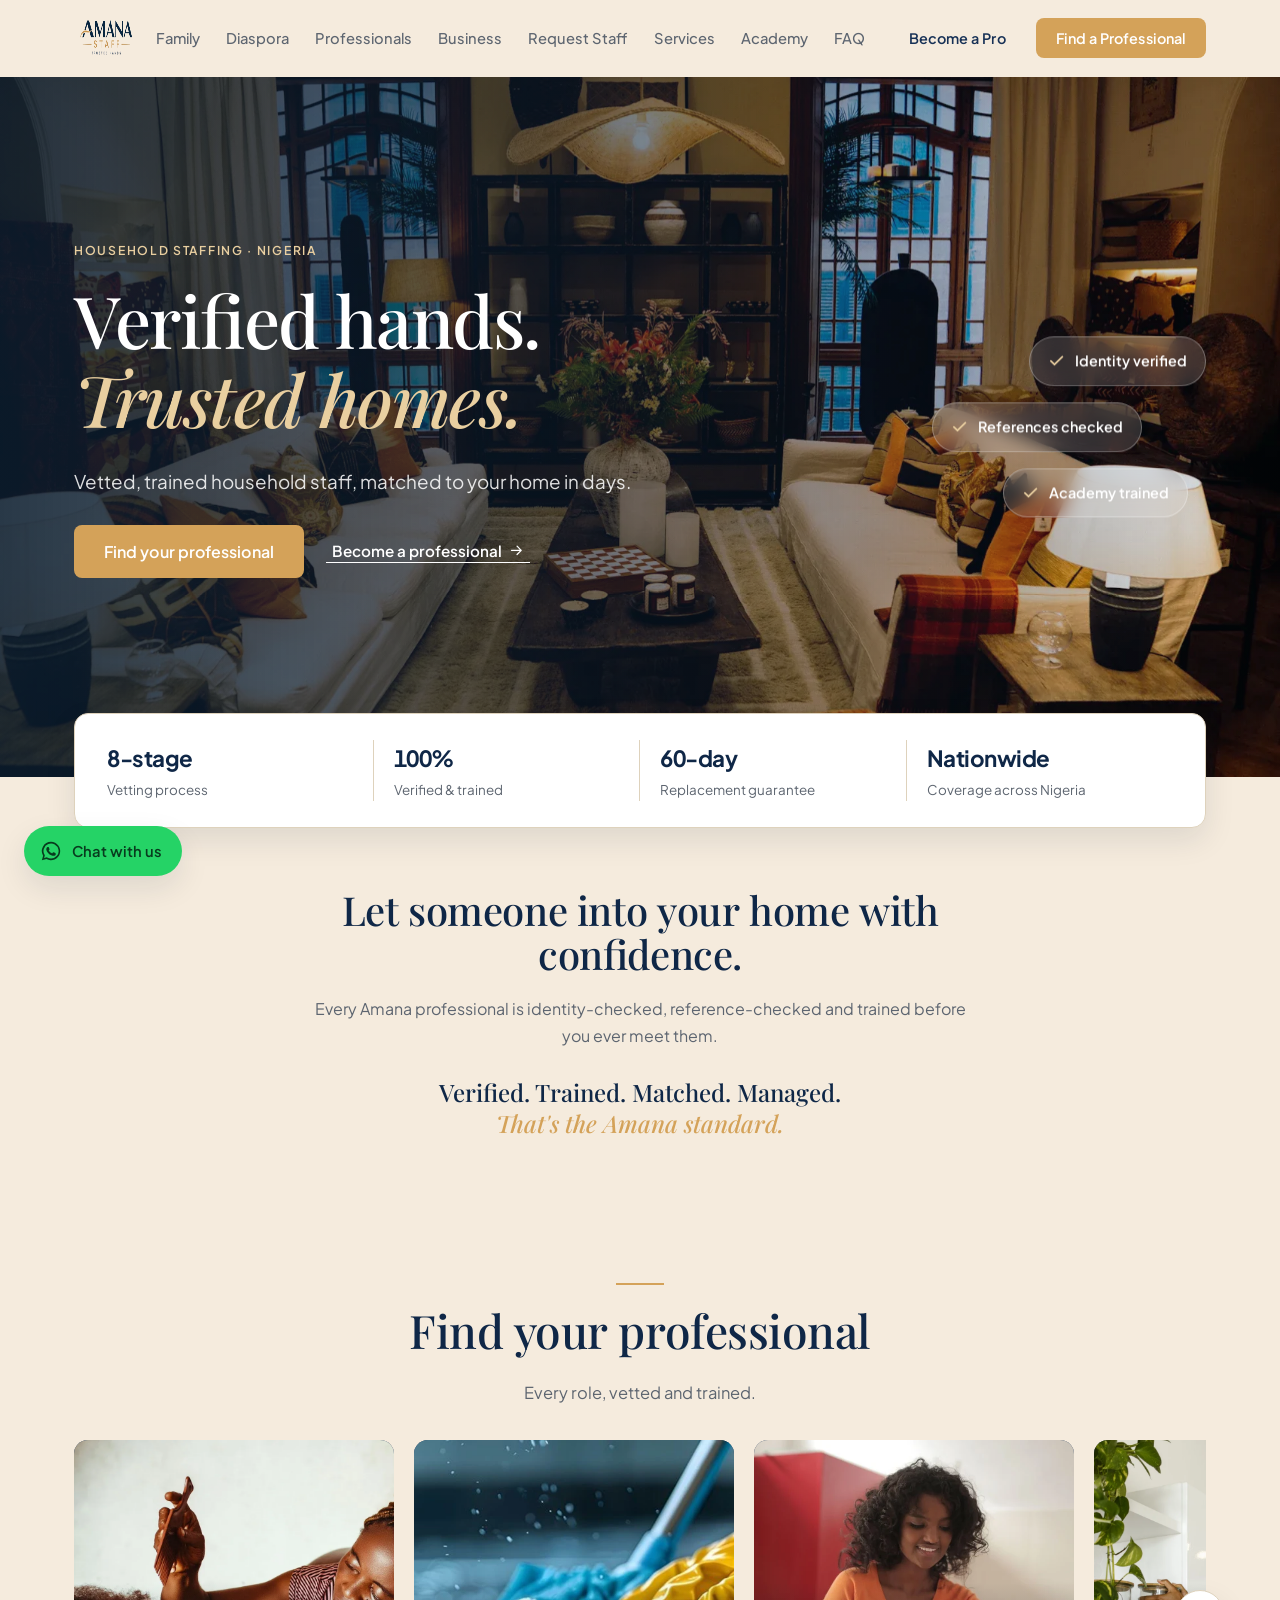
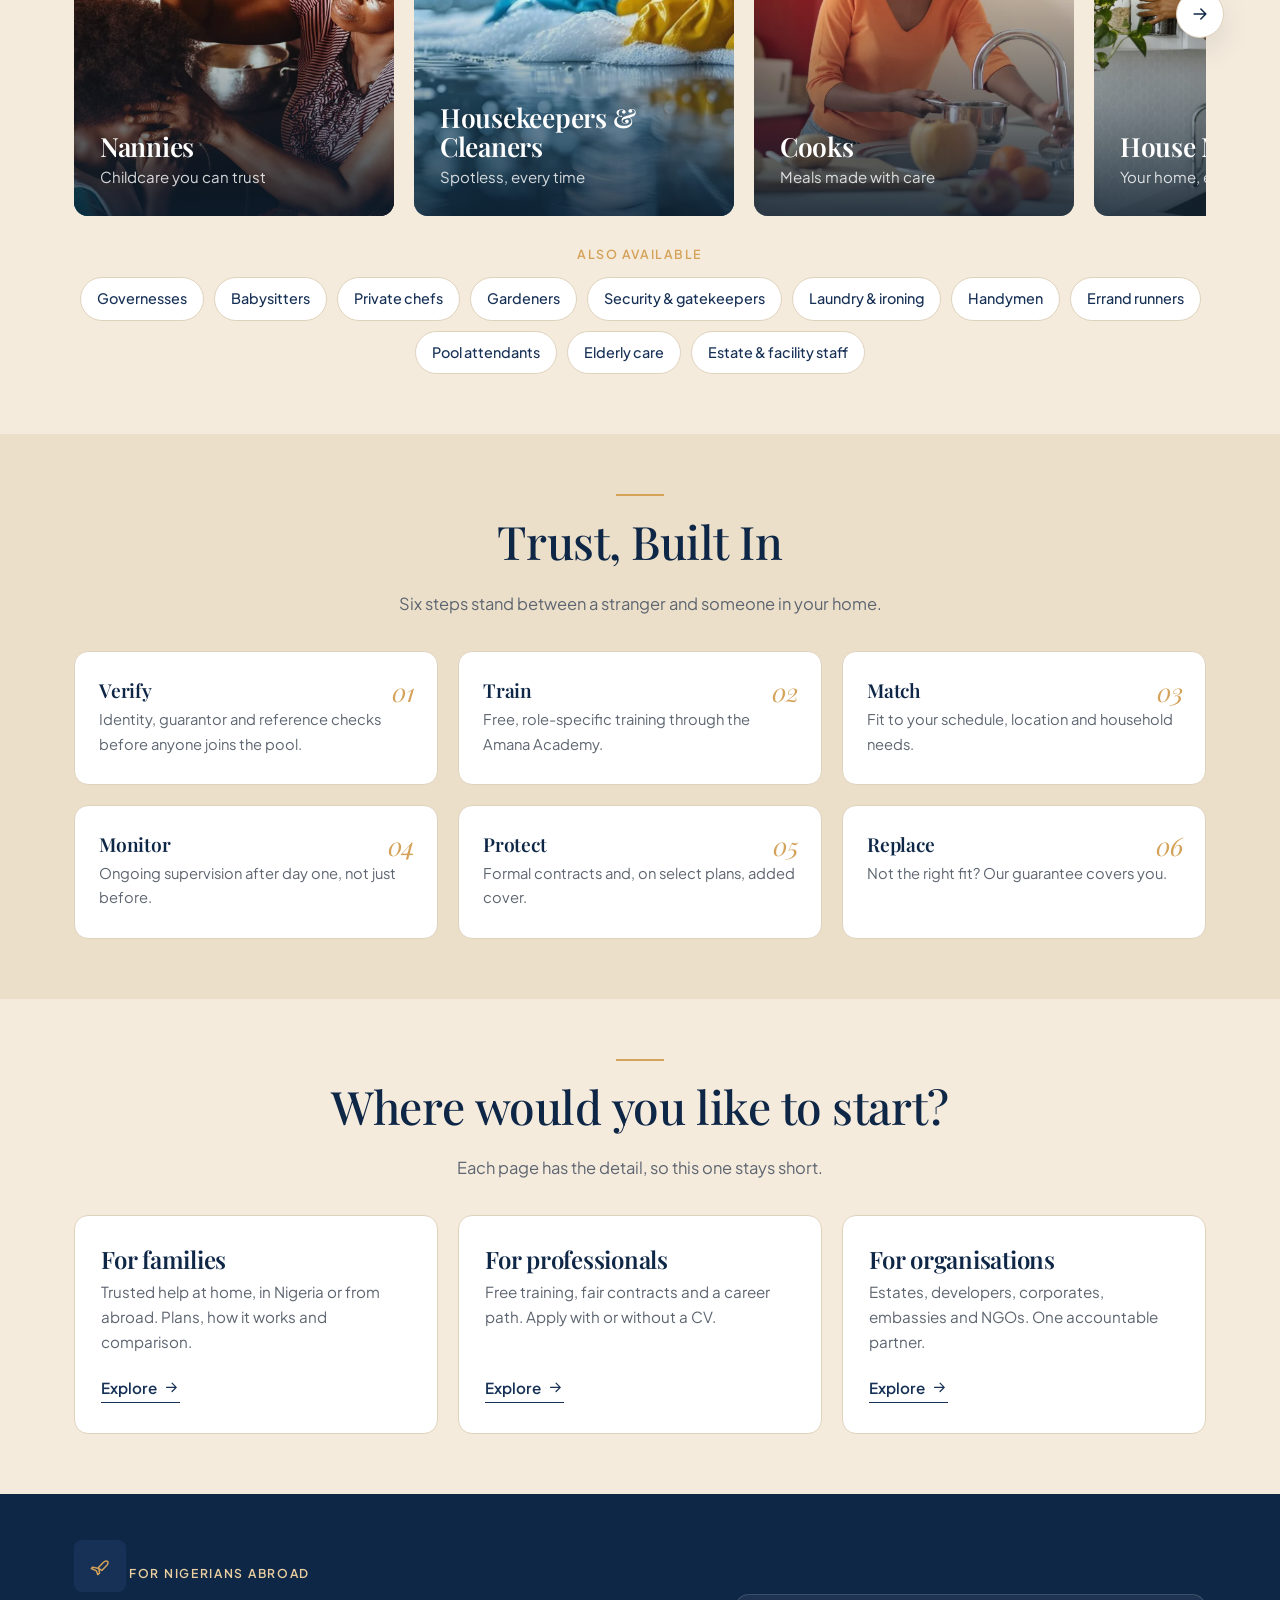
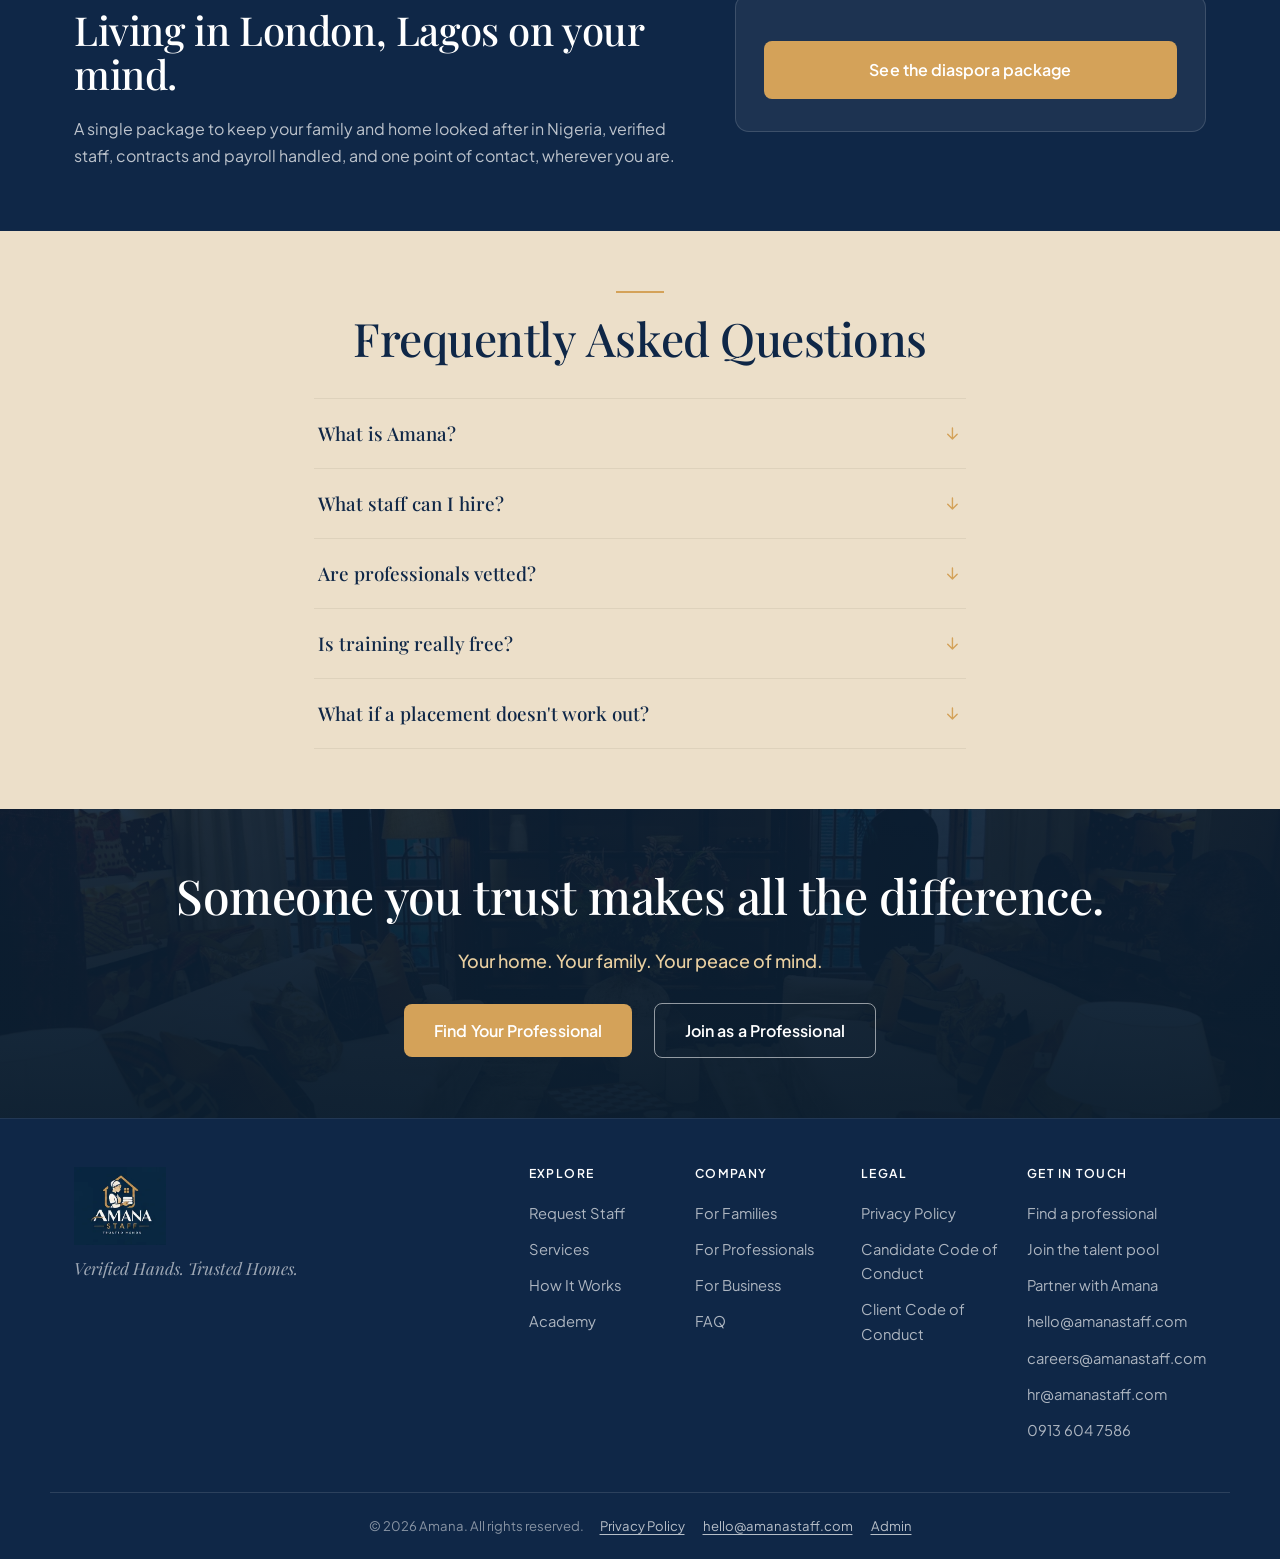
==== commit 0ed69531: "Link Request Staff into the main nav and footer, launch the page fully Per the user: "Request Staff"" ====
--- a/index.html
+++ b/index.html
@@ -53,6 +53,7 @@
       <a href="diaspora.html">Diaspora</a>
       <a href="professionals.html">Professionals</a>
       <a href="business.html">Business</a>
+      <a href="request-staff.html">Request Staff</a>
       <a href="index.html#services">Services</a>
       <a href="professionals.html#academy">Academy</a>
       <a href="index.html#faq">FAQ</a>
@@ -307,6 +308,7 @@
     <div class="footer-links">
       <div>
         <h4>Explore</h4>
+        <a href="request-staff.html">Request Staff</a>
         <a href="index.html#services">Services</a>
         <a href="family.html#how-it-works">How It Works</a>
         <a href="professionals.html#academy">Academy</a>
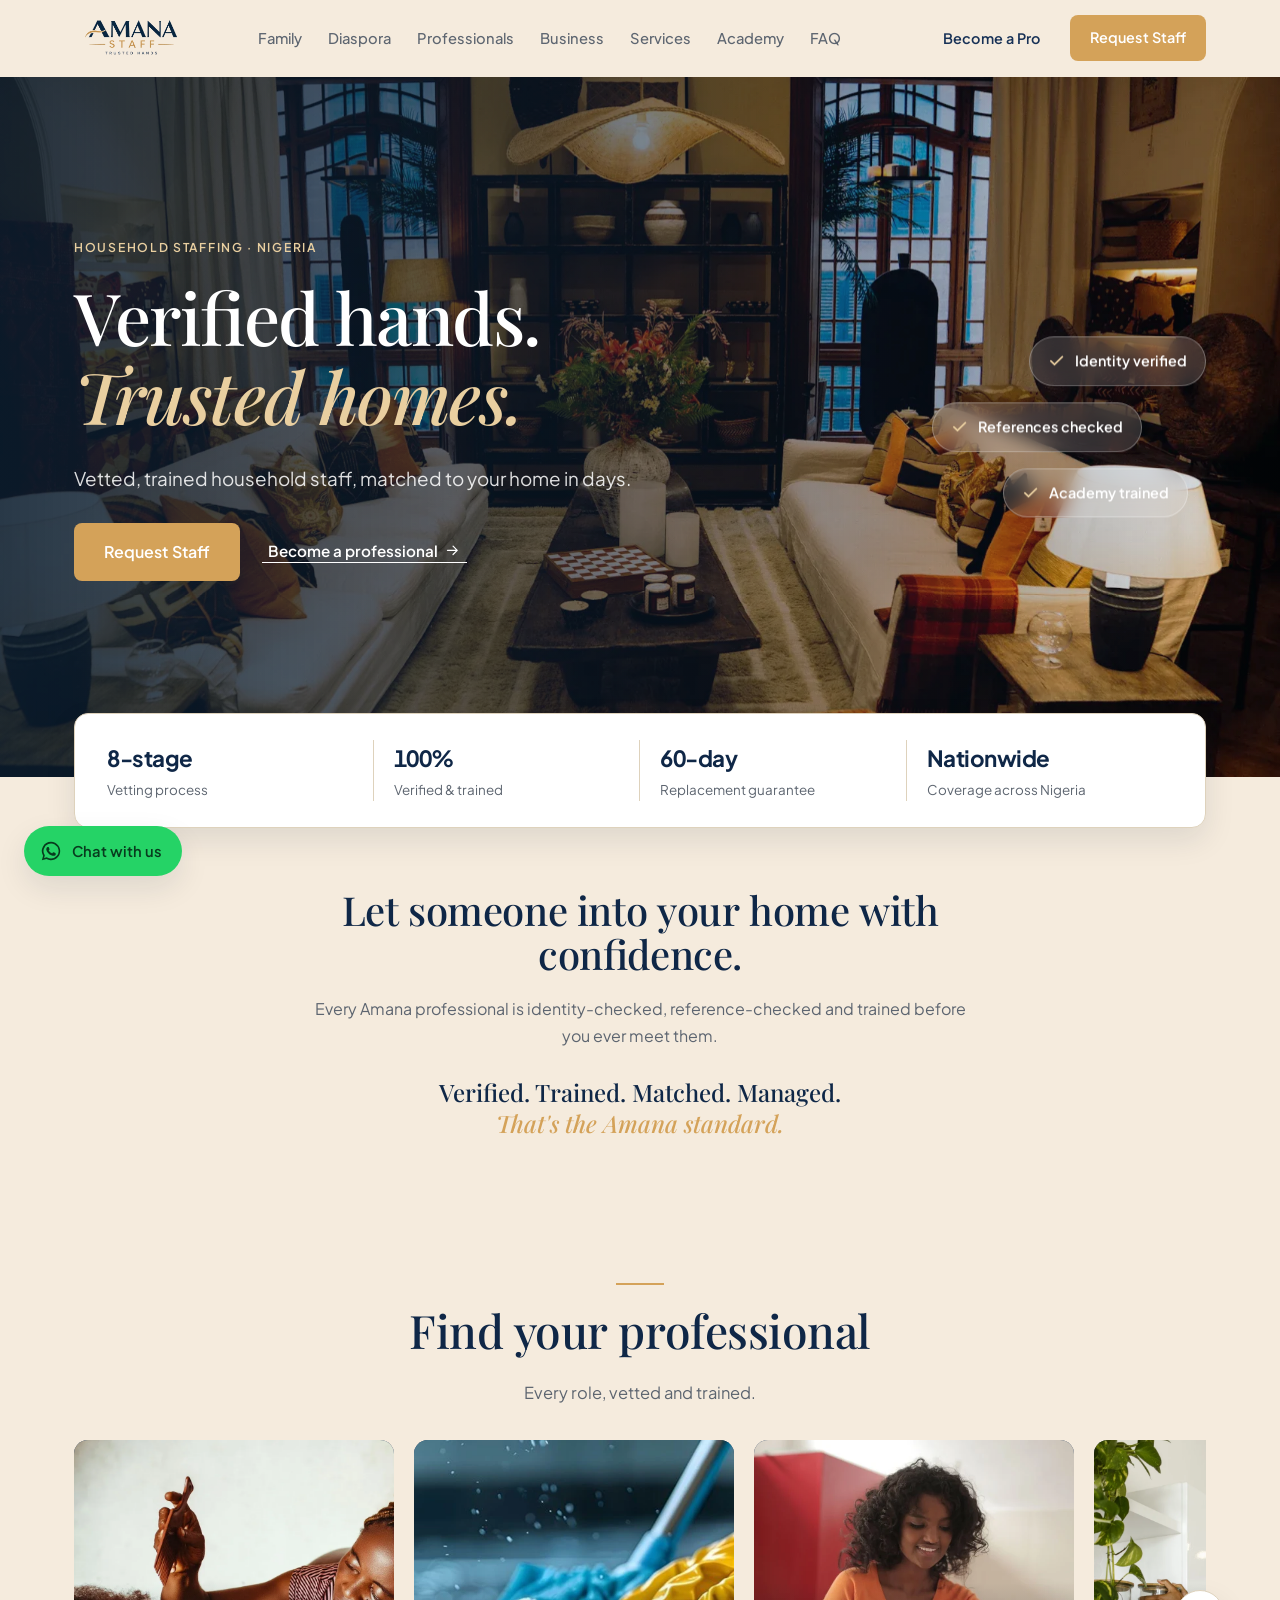
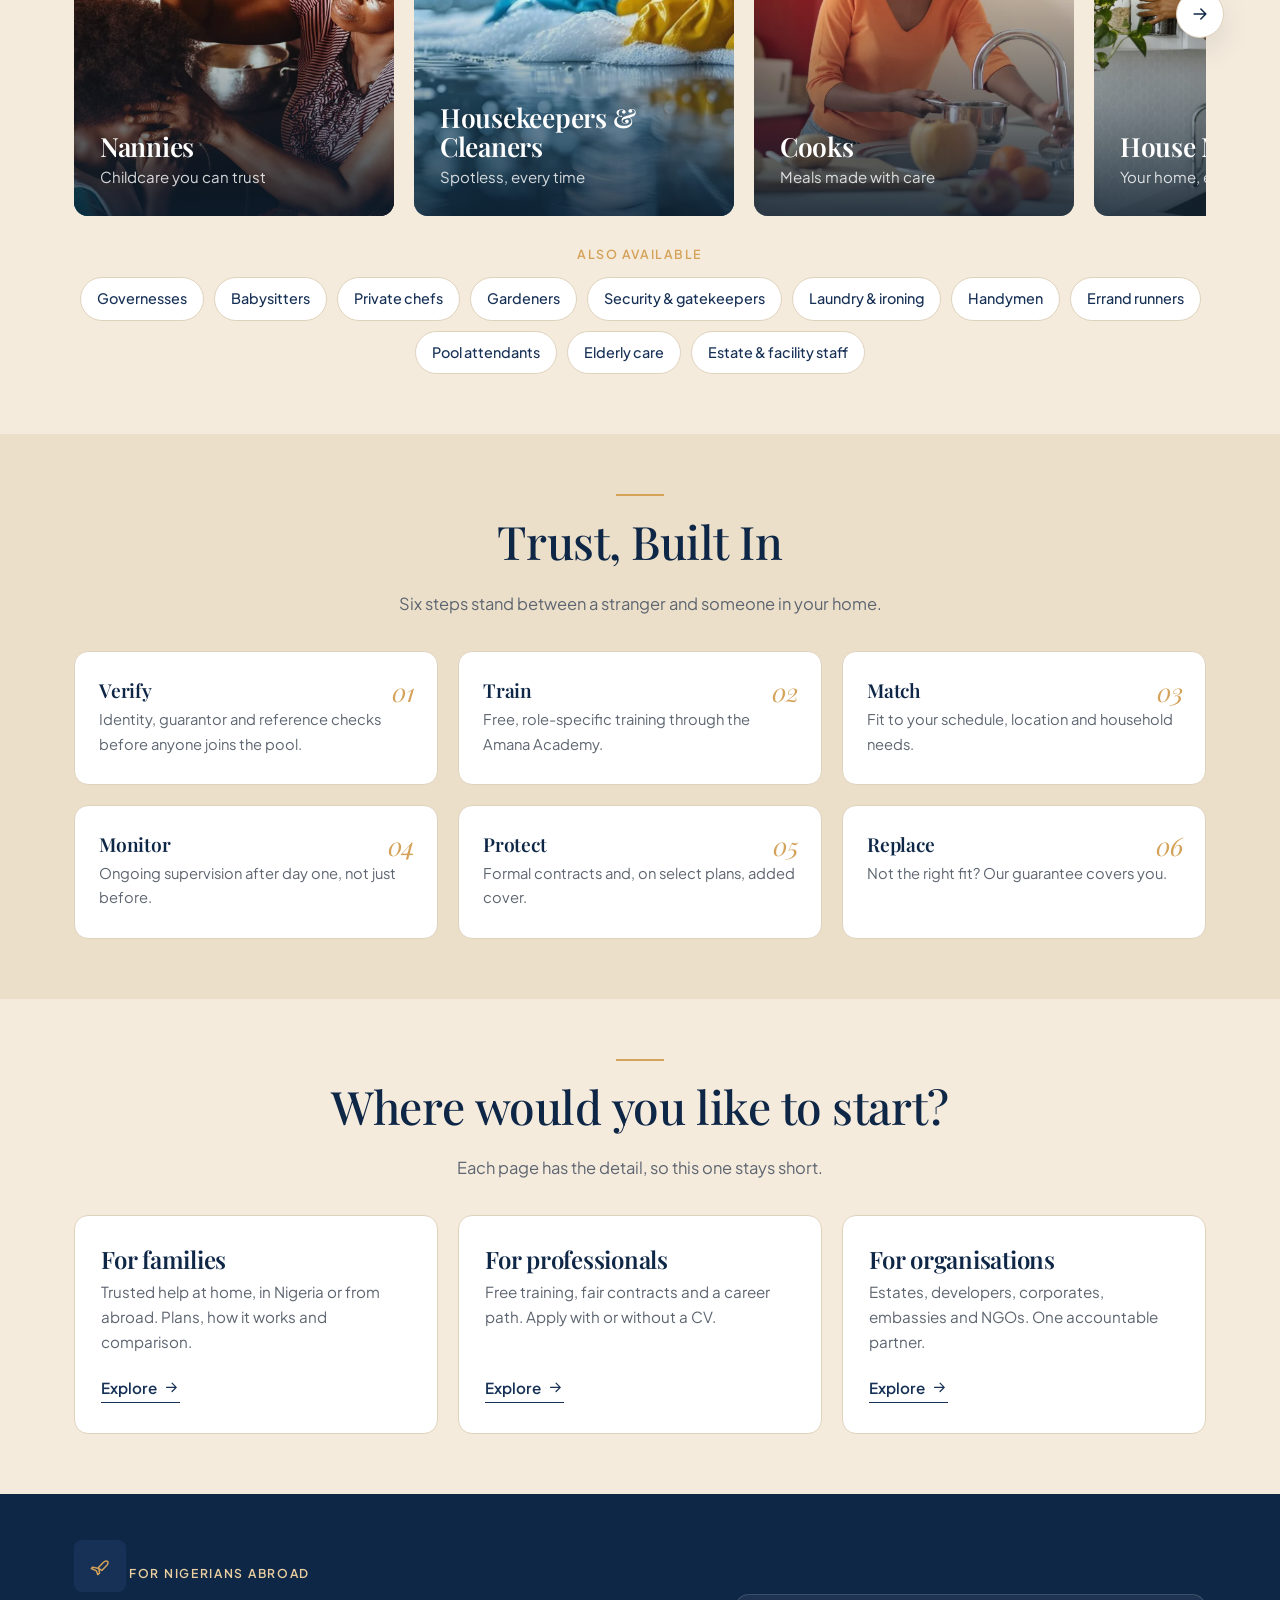
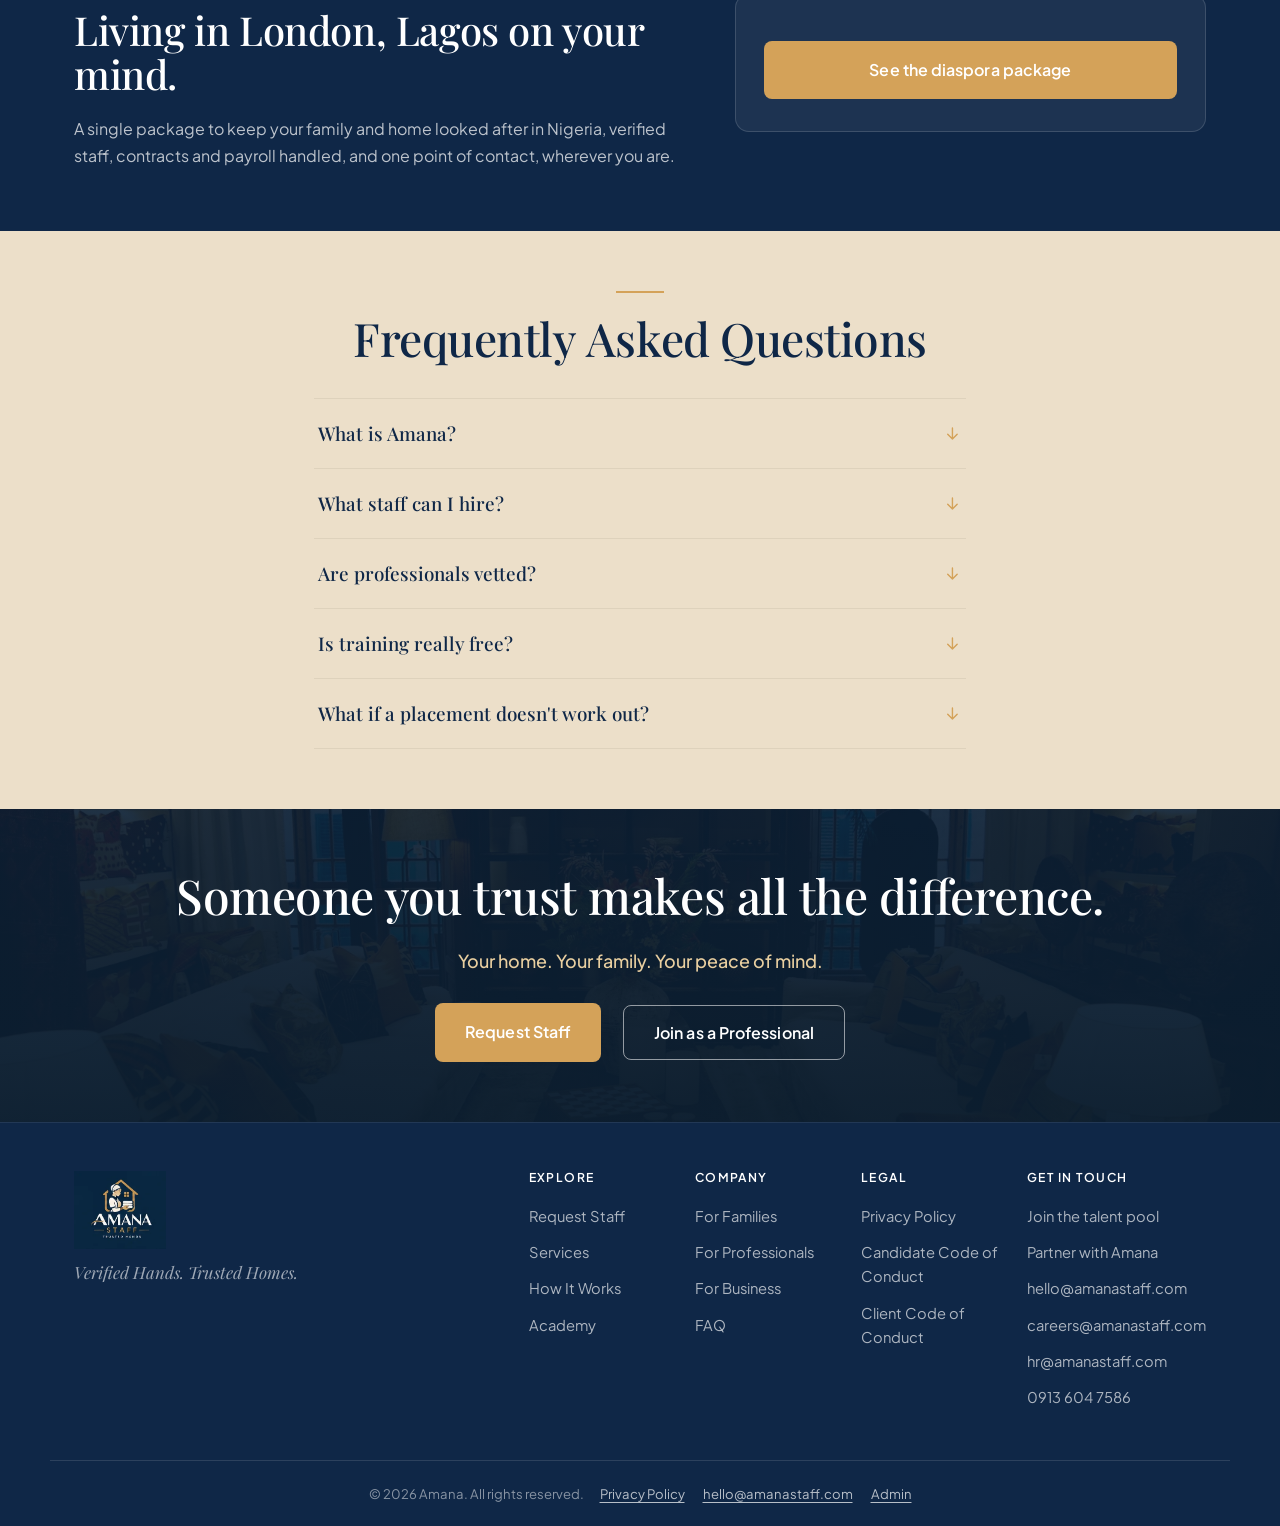
==== commit 036172d9: "Unify "Find a Professional" into Request Staff across the site The primary header CTA, hero buttons," ====
--- a/index.html
+++ b/index.html
@@ -53,7 +53,6 @@
       <a href="diaspora.html">Diaspora</a>
       <a href="professionals.html">Professionals</a>
       <a href="business.html">Business</a>
-      <a href="request-staff.html">Request Staff</a>
       <a href="index.html#services">Services</a>
       <a href="professionals.html#academy">Academy</a>
       <a href="index.html#faq">FAQ</a>
@@ -61,7 +60,7 @@
 
     <div class="header-actions">
       <button class="btn btn-ghost header-cta-secondary" data-open-modal="professional">Become a Pro</button>
-      <button class="btn btn-primary" data-open-modal="family">Find a Professional</button>
+      <a href="request-staff.html" class="btn btn-primary">Request Staff</a>
       <button class="nav-toggle" id="navToggle" aria-label="Toggle menu" aria-expanded="false">
         <span></span><span></span><span></span>
       </button>
@@ -84,7 +83,7 @@
       <h1>Verified hands. <em>Trusted homes.</em></h1>
       <p class="hero-lead">Vetted, trained household staff, matched to your home in days.</p>
       <div class="hero-actions">
-        <button class="btn btn-primary btn-lg" data-open-modal="family">Find your professional</button>
+        <a href="request-staff.html" class="btn btn-primary btn-lg">Request Staff</a>
         <button class="btn-text" data-open-modal="professional">Become a professional <svg><use href="#icon-arrow"/></svg></button>
       </div>
     </div>
@@ -290,7 +289,7 @@
       <h2>Someone you trust makes all the difference.</h2>
       <p class="lead">Your home. Your family. Your peace of mind.</p>
       <div class="hero-actions">
-        <button class="btn btn-primary btn-lg" data-open-modal="family">Find Your Professional</button>
+        <a href="request-staff.html" class="btn btn-primary btn-lg">Request Staff</a>
         <button class="btn btn-outline-light btn-lg" data-open-modal="professional">Join as a Professional</button>
       </div>
     </div>
@@ -328,7 +327,6 @@
       </div>
       <div>
         <h4>Get in touch</h4>
-        <a href="#" data-open-modal="family">Find a professional</a>
         <a href="#" data-open-modal="professional">Join the talent pool</a>
         <a href="#" data-open-modal="organisation">Partner with Amana</a>
         <a href="mailto:hello@amanastaff.com">hello@amanastaff.com</a>
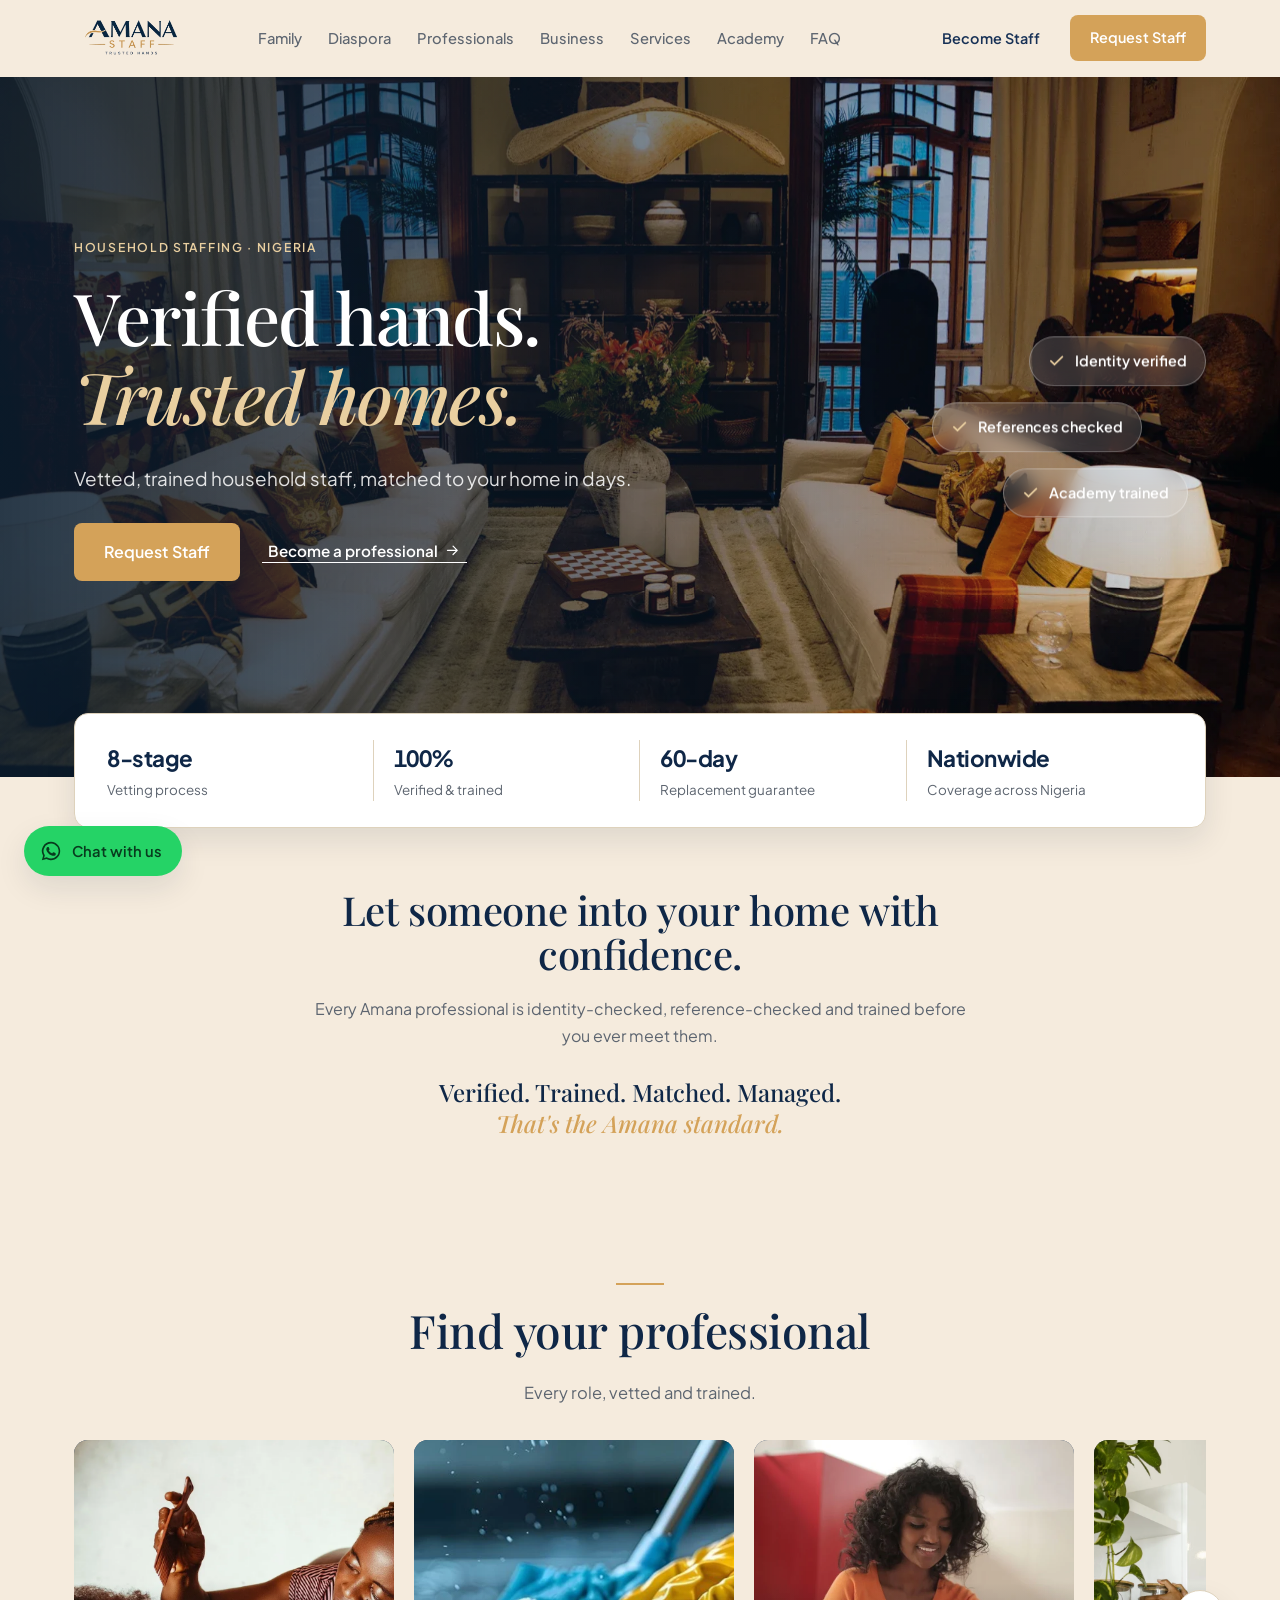
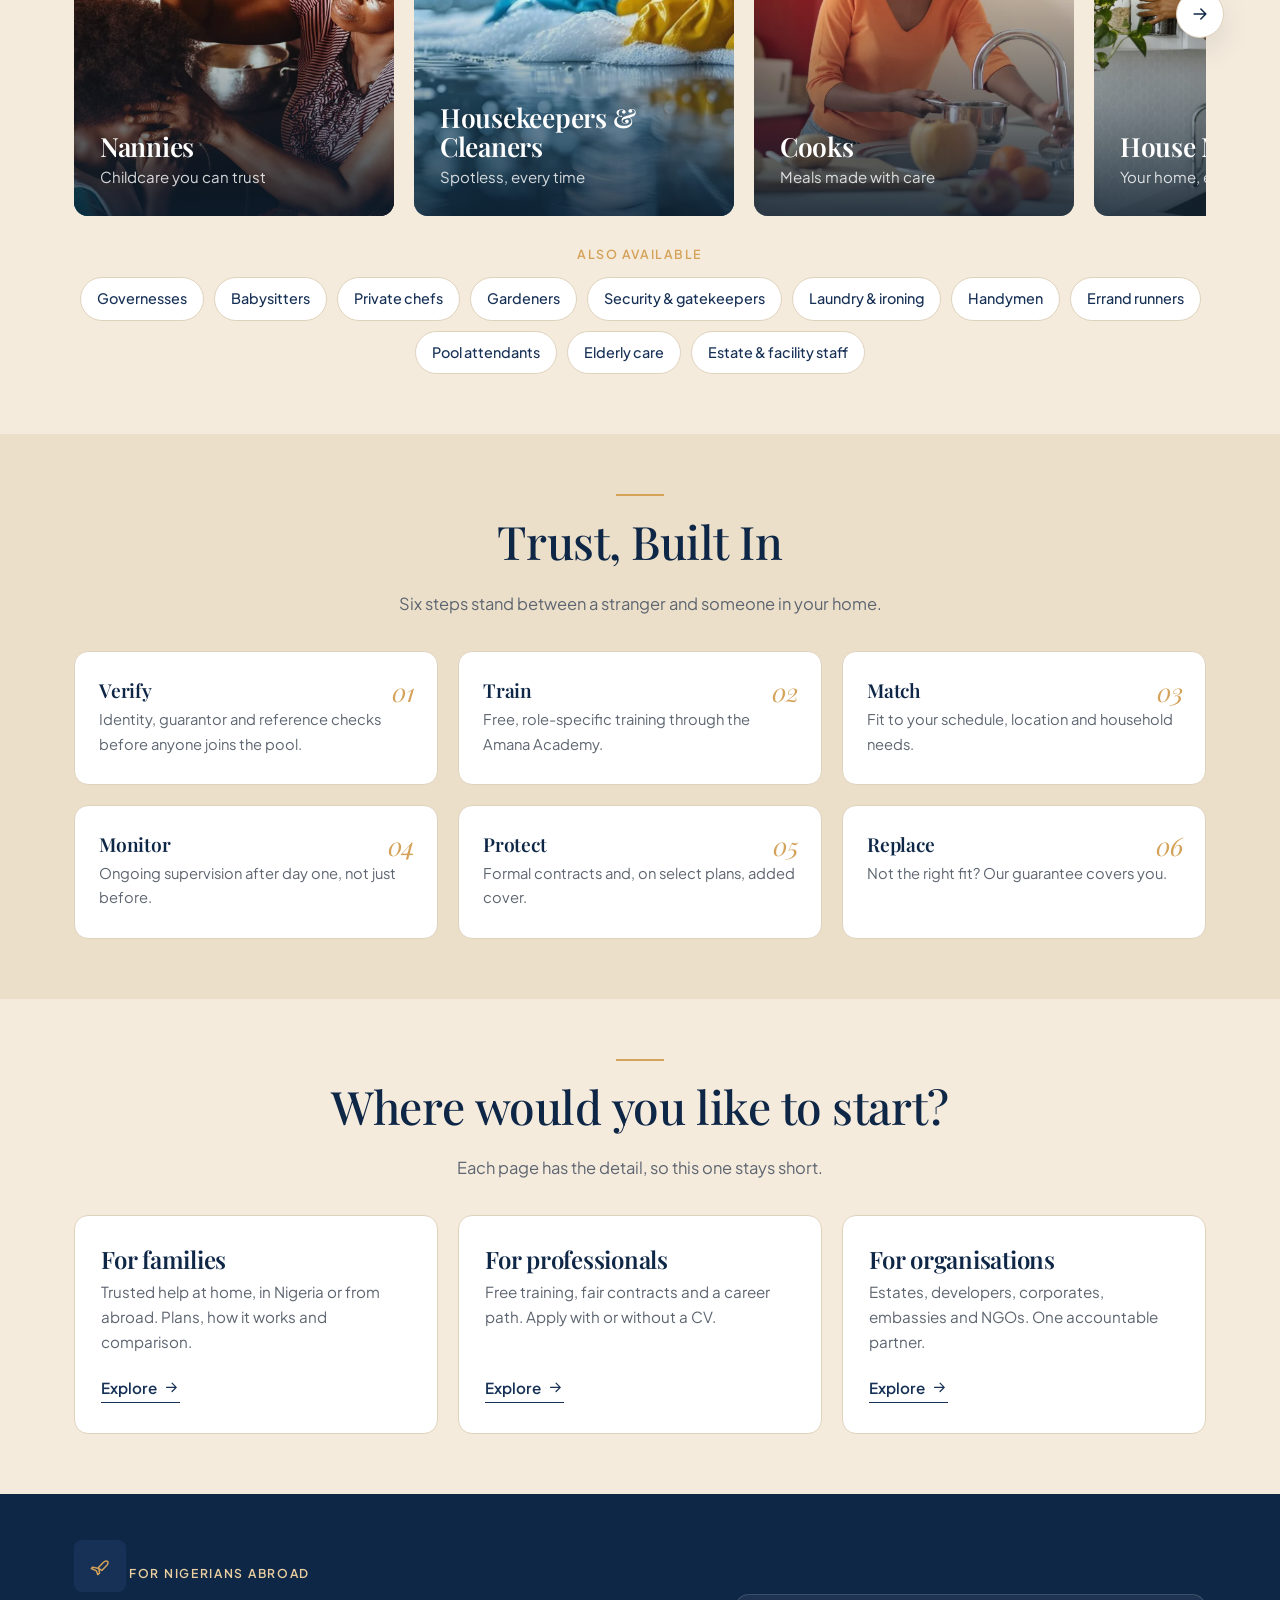
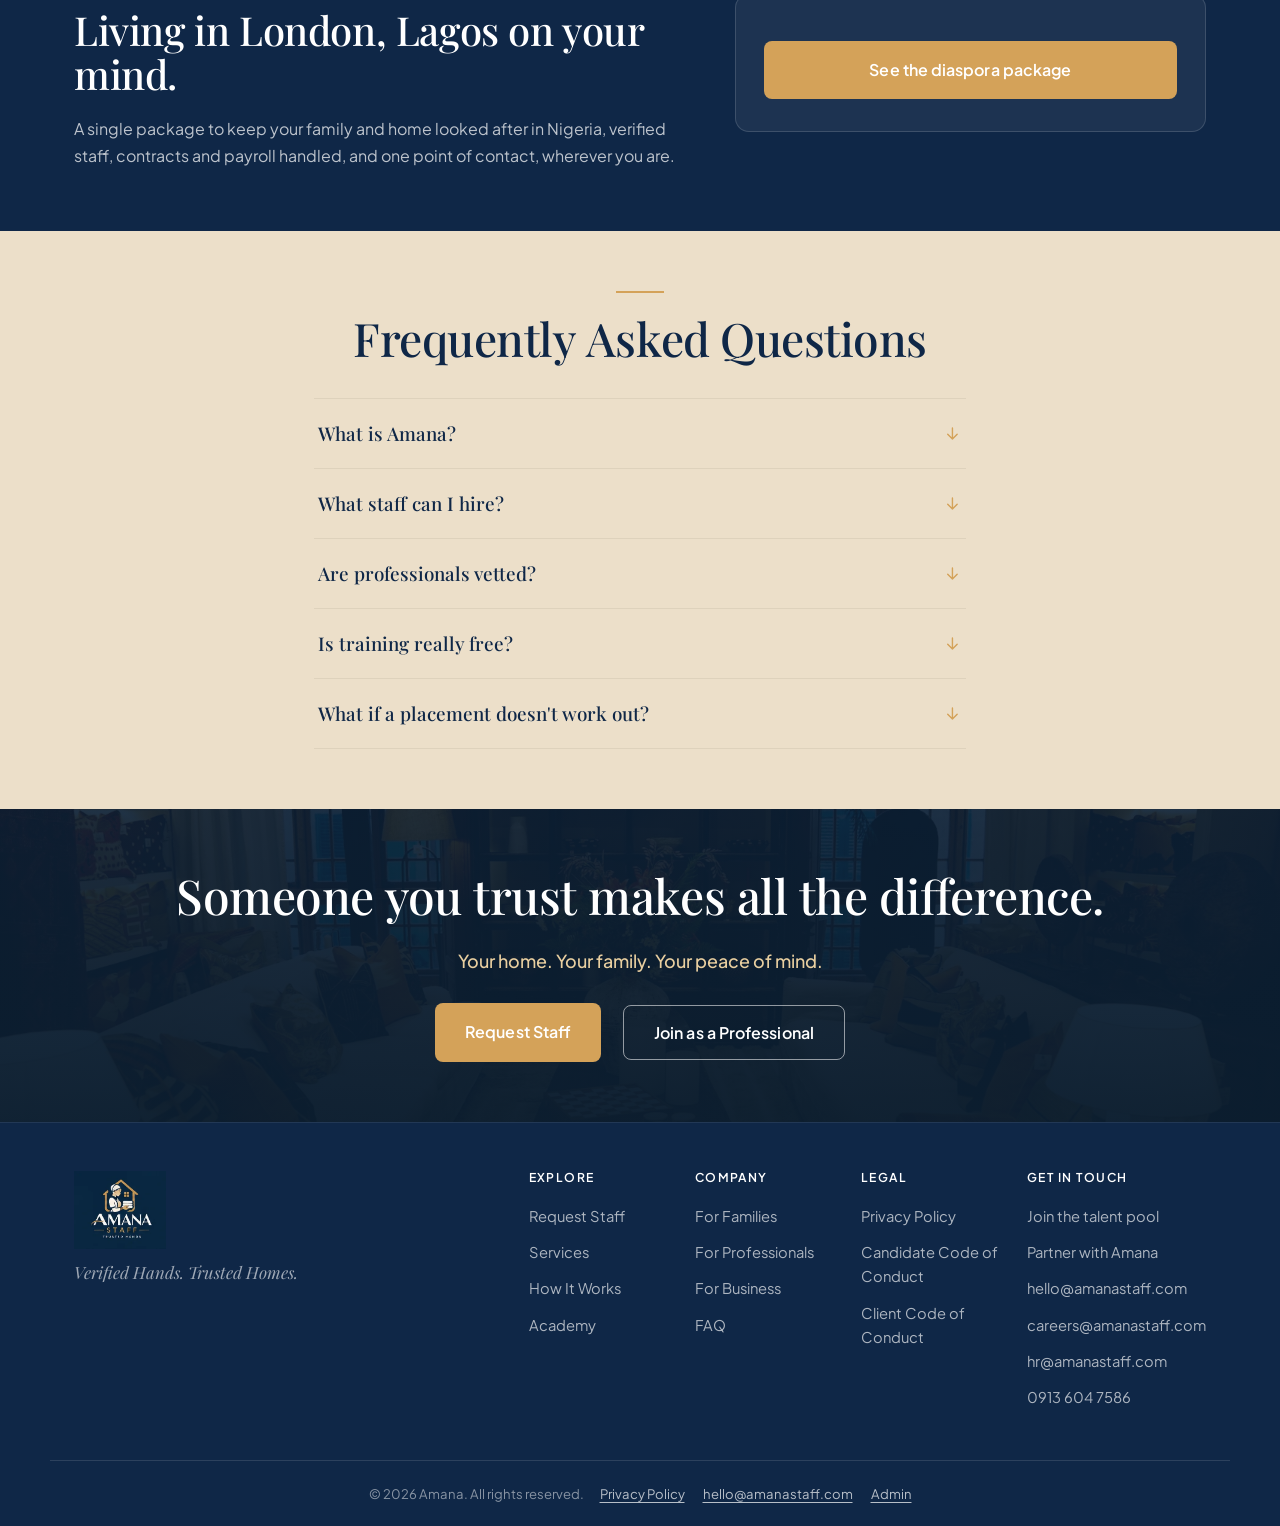
==== commit 779d4c1e: "Pre-launch polish: remove dev-facing copy, rename "Become a Pro" to "Become Staff" admin.html had le" ====
--- a/index.html
+++ b/index.html
@@ -59,7 +59,7 @@
     </nav>
 
     <div class="header-actions">
-      <button class="btn btn-ghost header-cta-secondary" data-open-modal="professional">Become a Pro</button>
+      <button class="btn btn-ghost header-cta-secondary" data-open-modal="professional">Become Staff</button>
       <a href="request-staff.html" class="btn btn-primary">Request Staff</a>
       <button class="nav-toggle" id="navToggle" aria-label="Toggle menu" aria-expanded="false">
         <span></span><span></span><span></span>
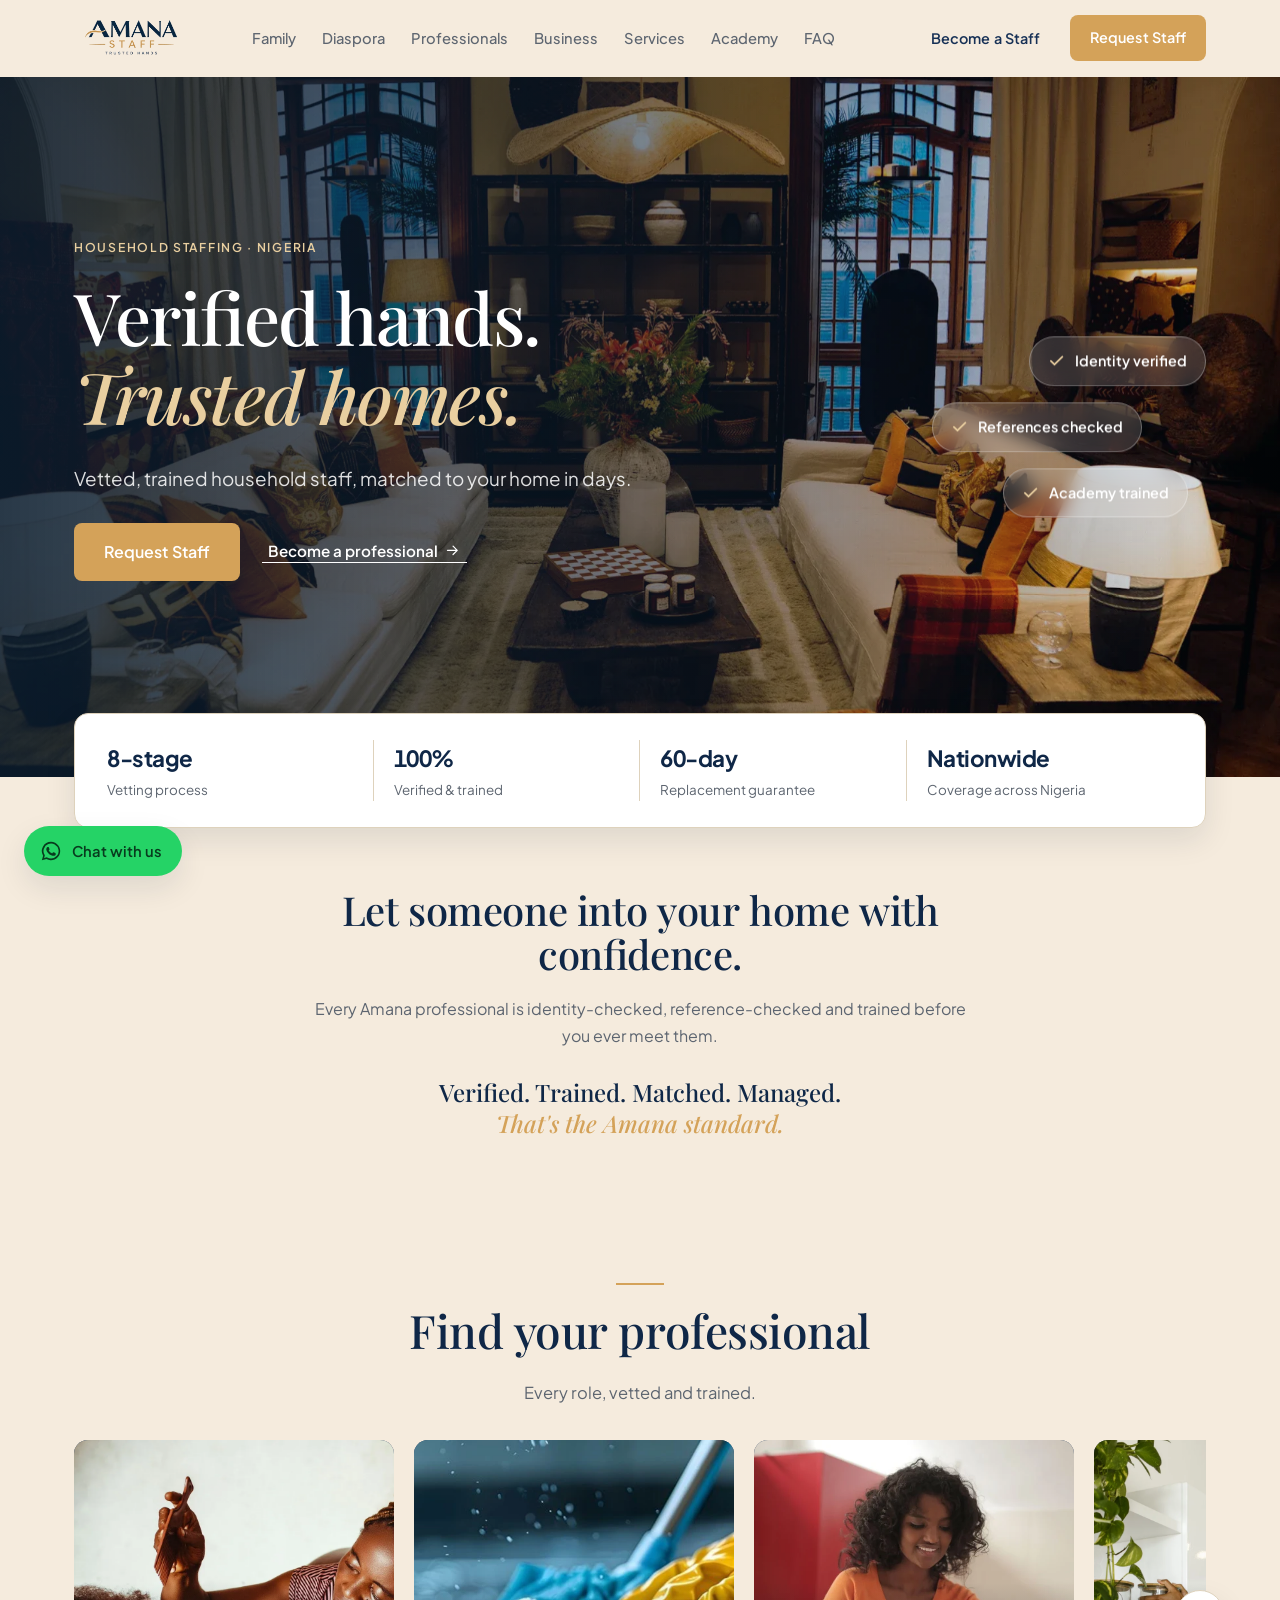
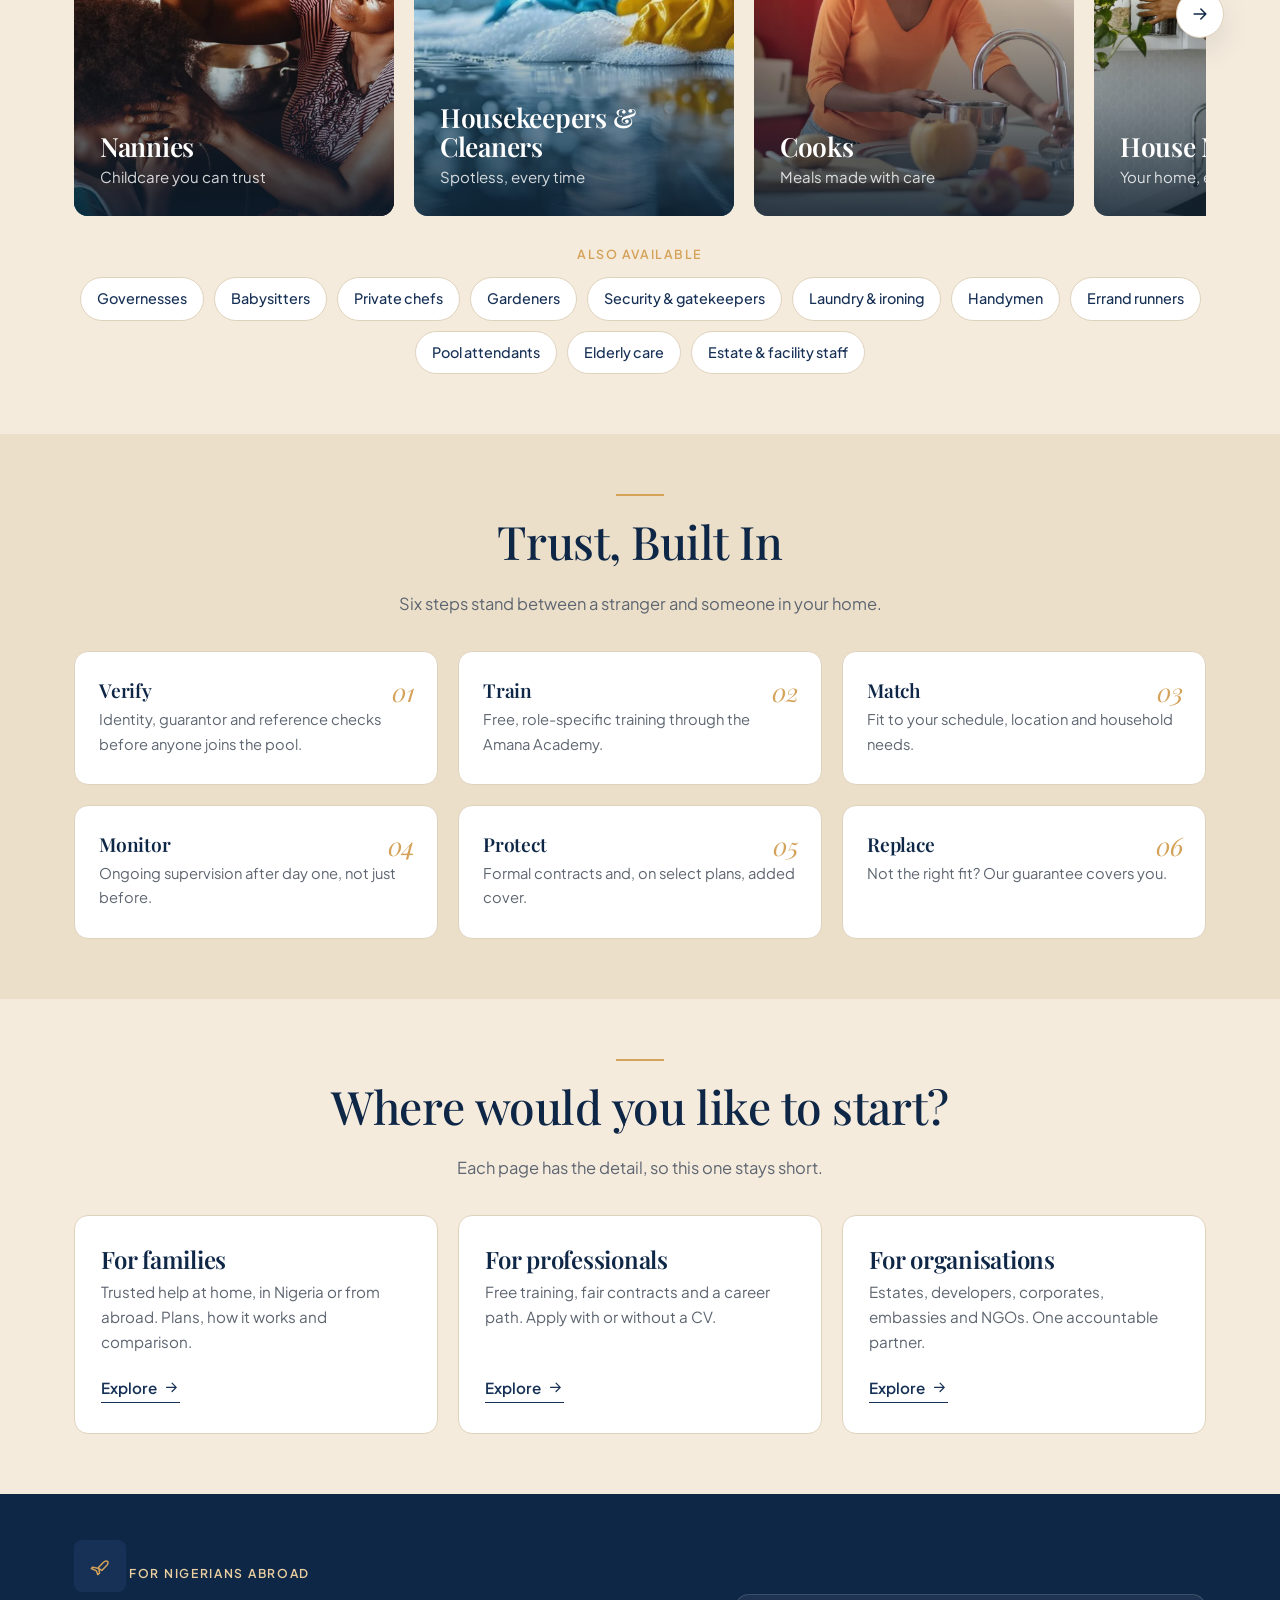
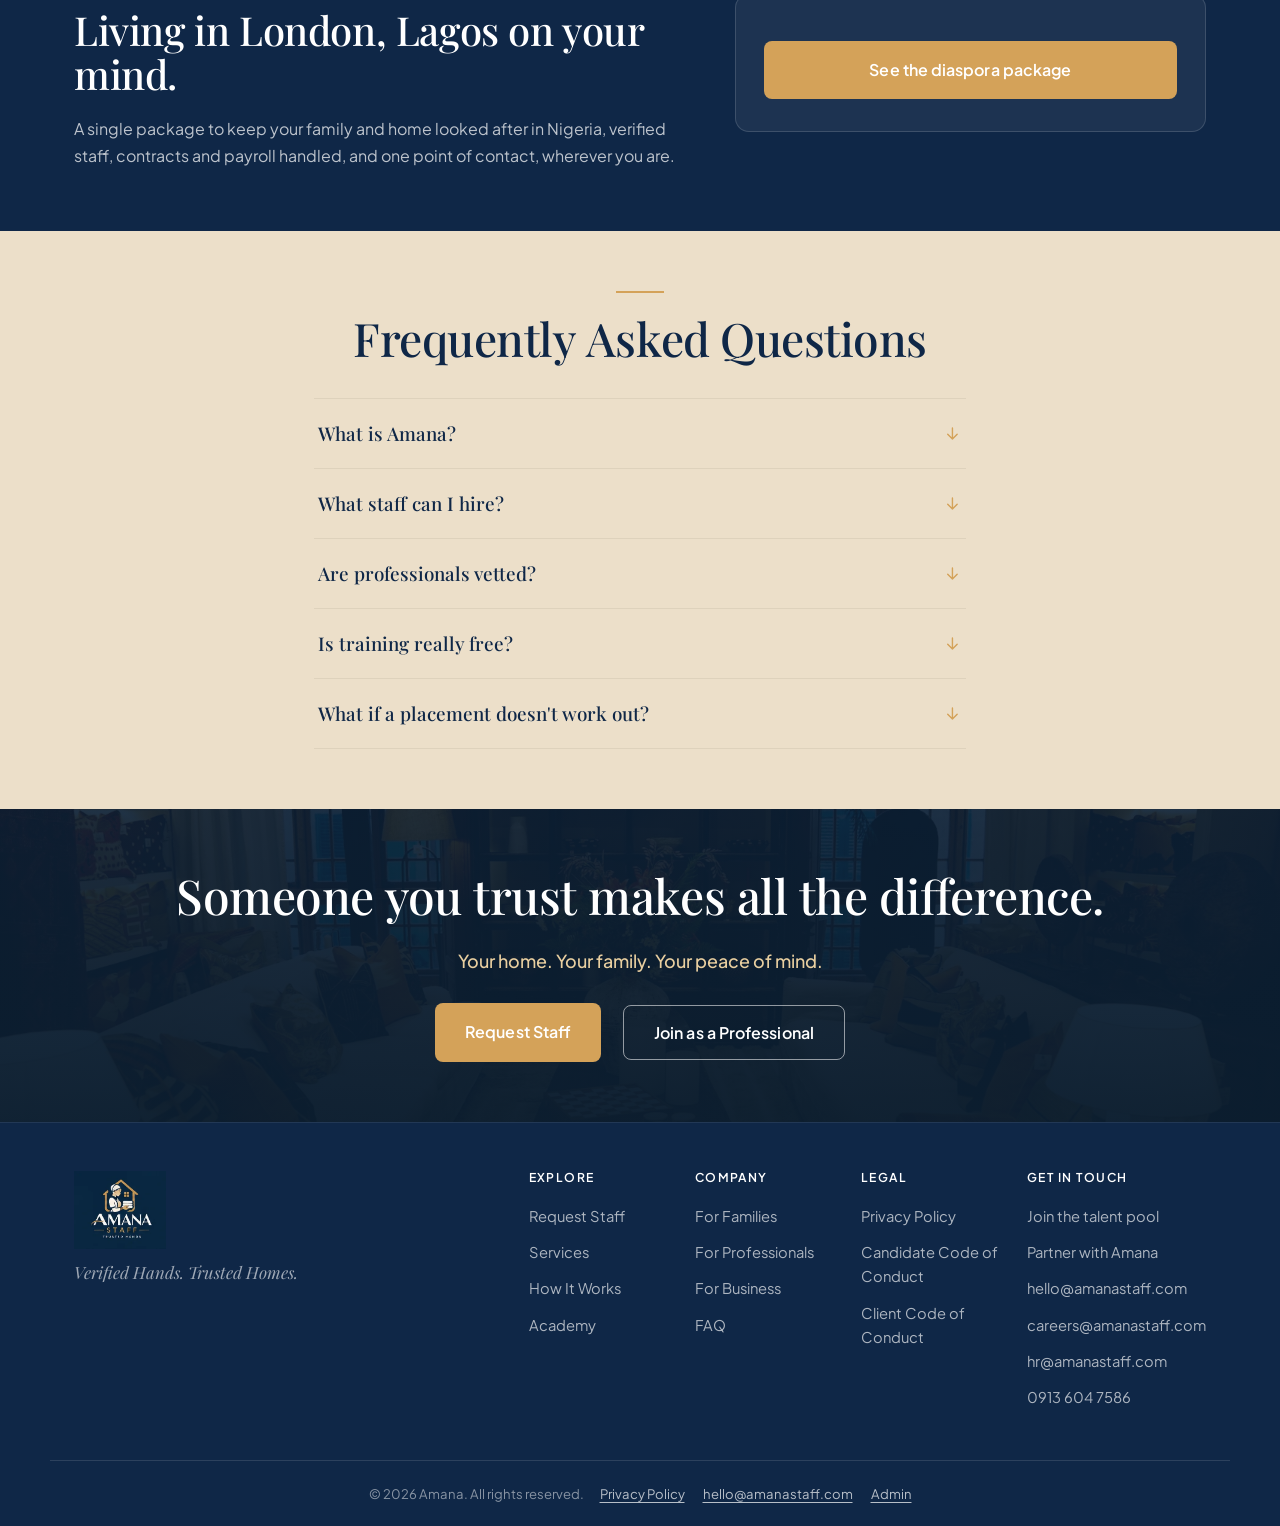
==== commit 6e270393: "Change header CTA wording to "Become a Staff" Co-Authored-By: Claude Sonnet 5 <noreply@anthropic.com" ====
--- a/index.html
+++ b/index.html
@@ -59,7 +59,7 @@
     </nav>
 
     <div class="header-actions">
-      <button class="btn btn-ghost header-cta-secondary" data-open-modal="professional">Become Staff</button>
+      <button class="btn btn-ghost header-cta-secondary" data-open-modal="professional">Become a Staff</button>
       <a href="request-staff.html" class="btn btn-primary">Request Staff</a>
       <button class="nav-toggle" id="navToggle" aria-label="Toggle menu" aria-expanded="false">
         <span></span><span></span><span></span>
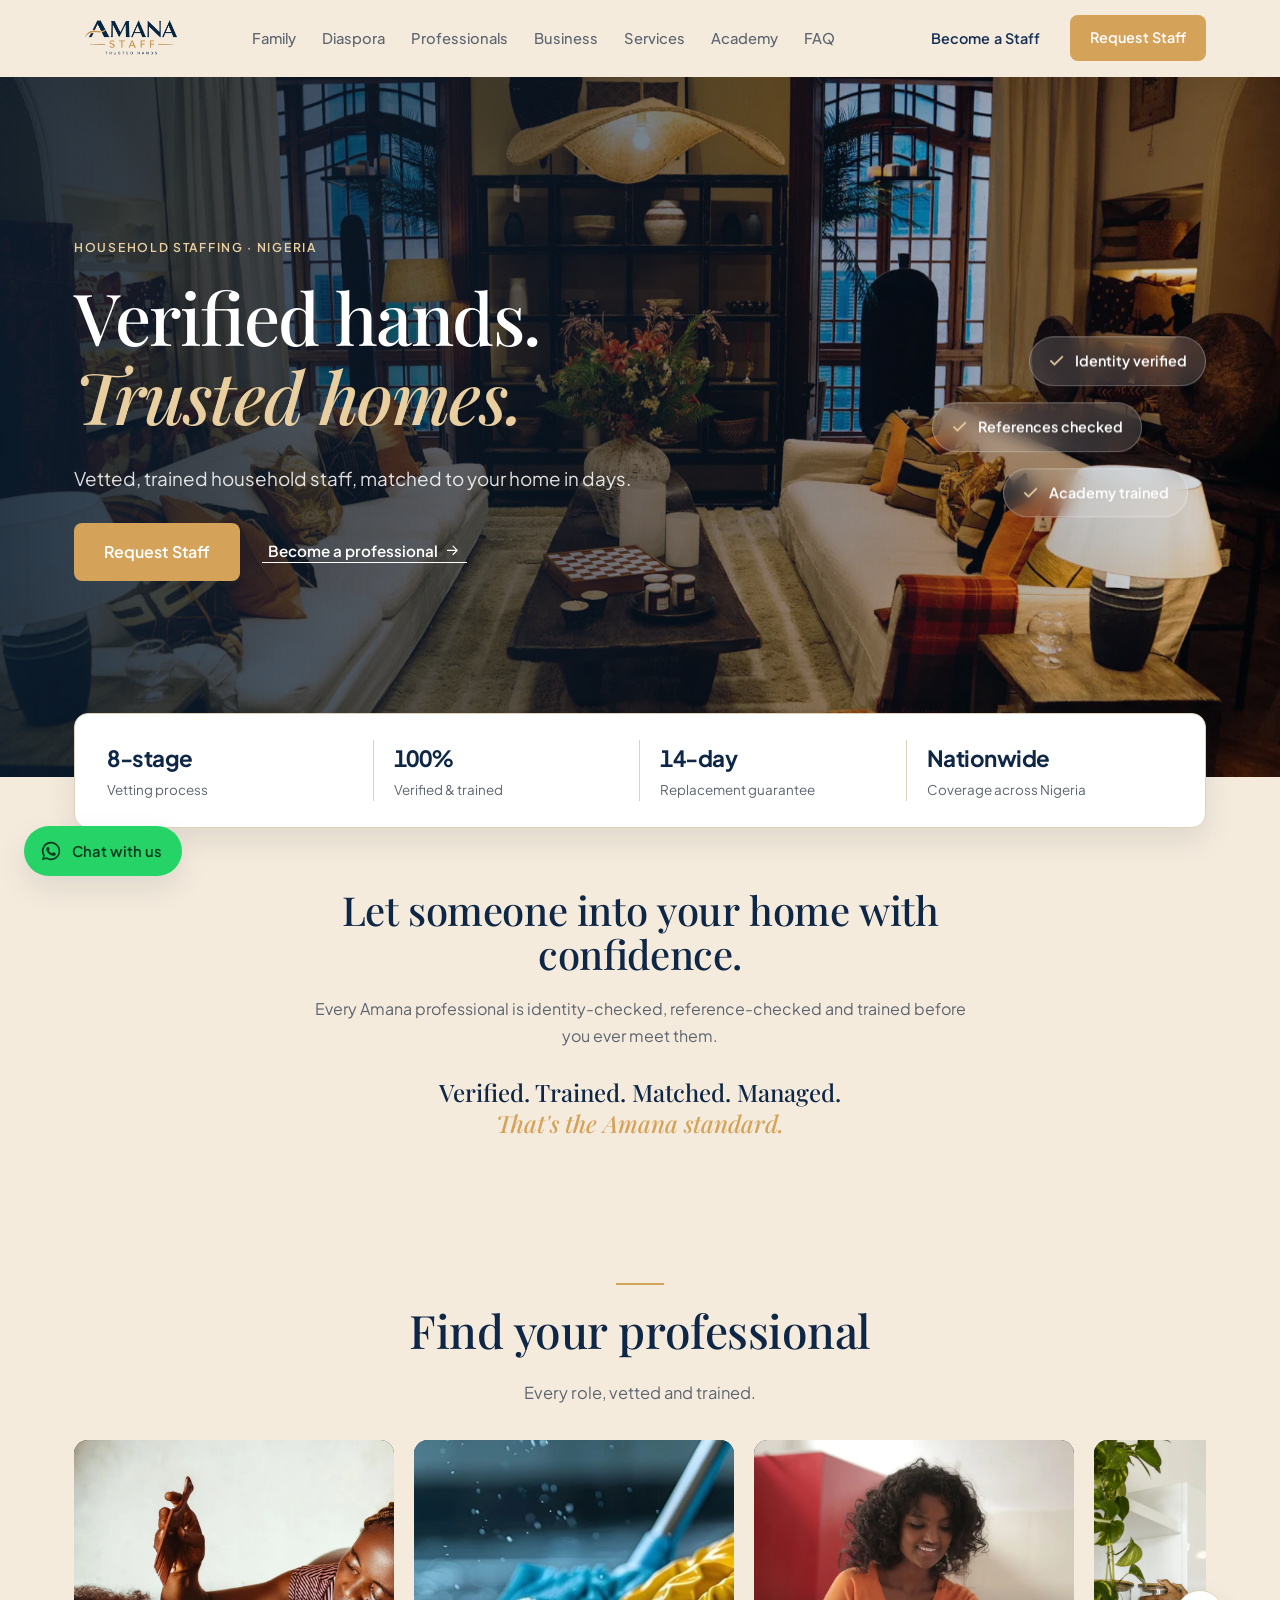
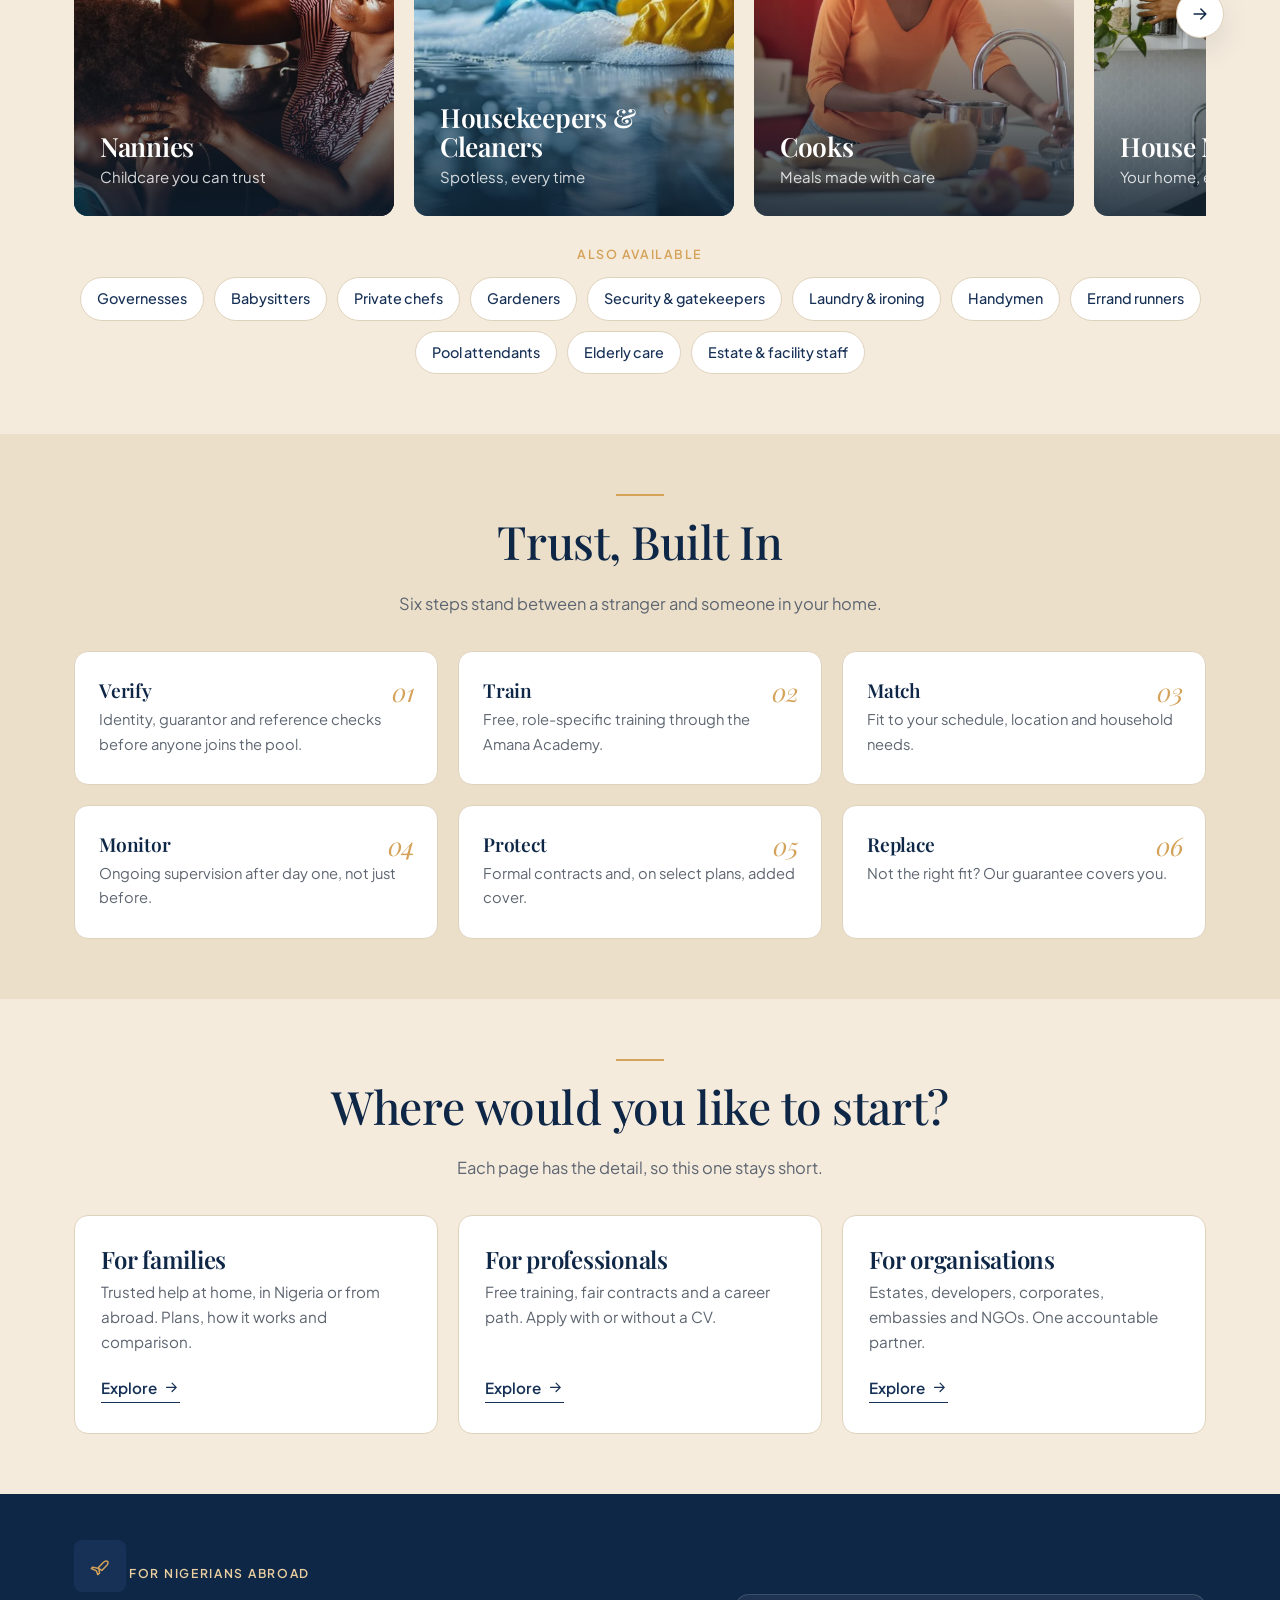
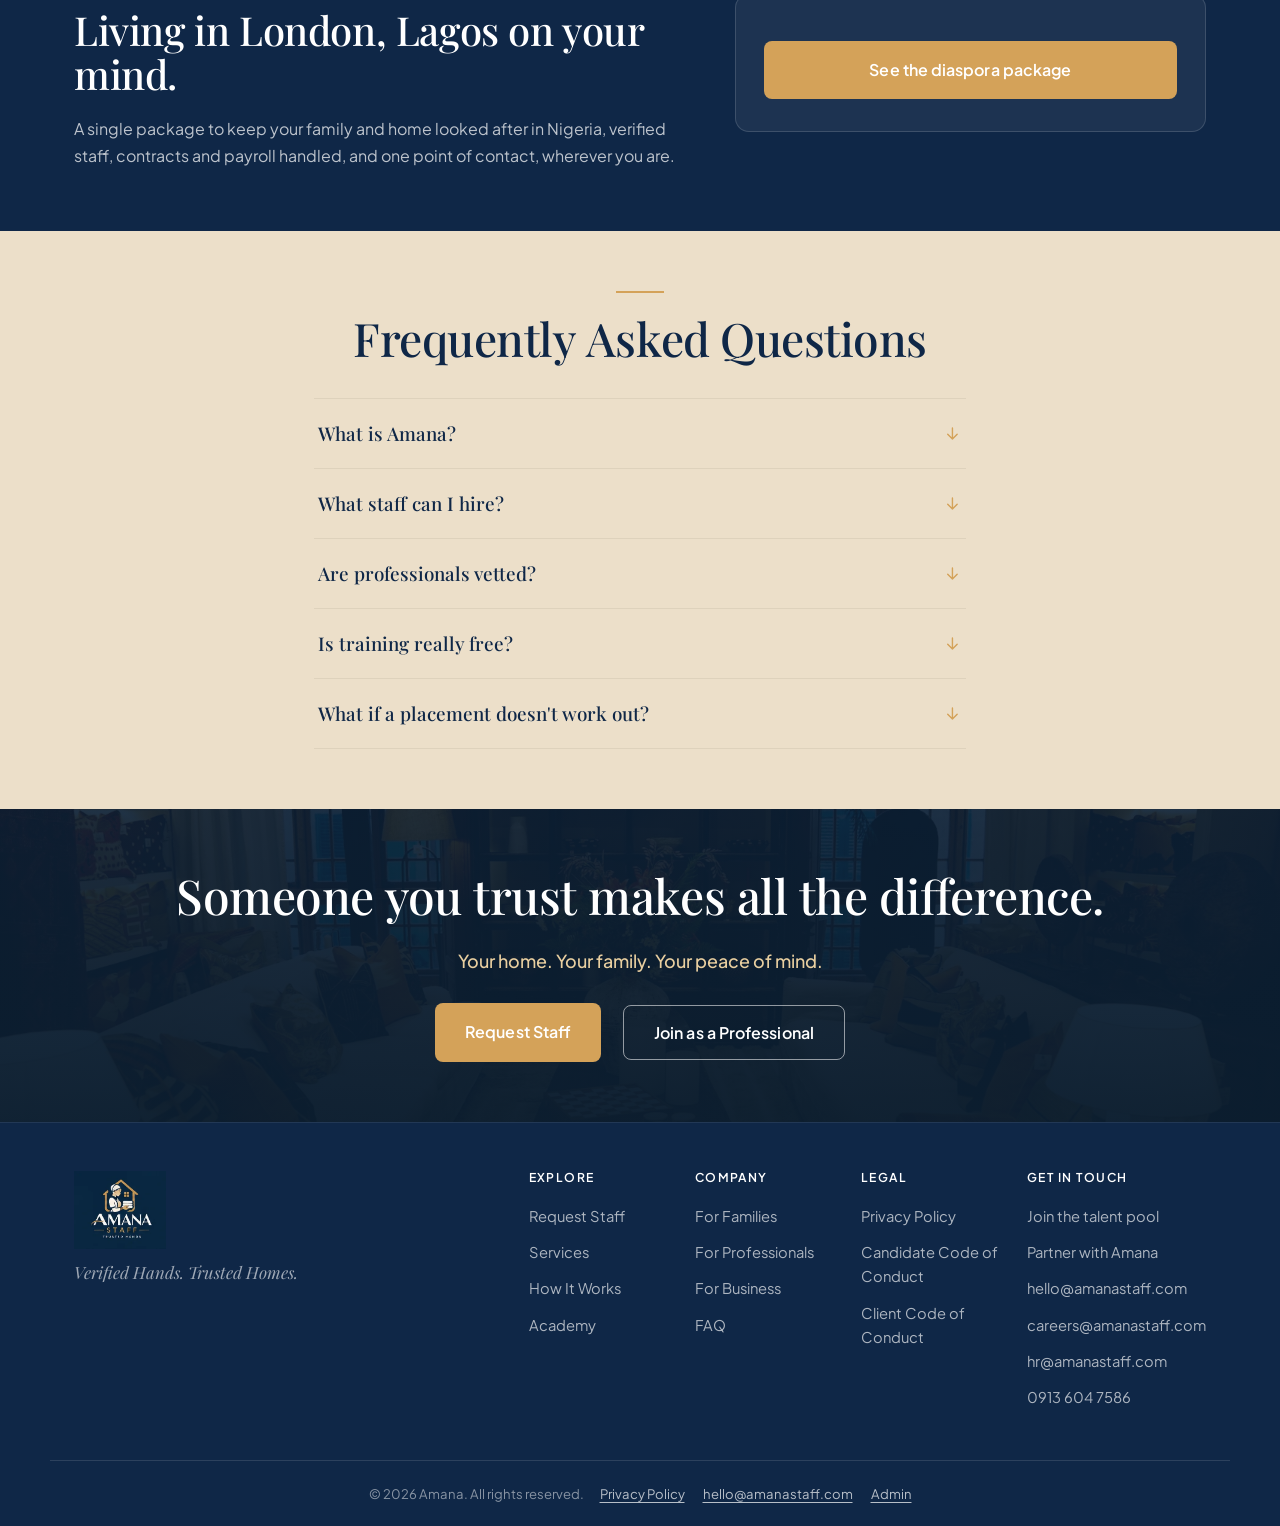
==== commit 0656541a: "Change replacement guarantee from 60 days to 14 days site-wide Every mention across family.html, ind" ====
--- a/index.html
+++ b/index.html
@@ -93,7 +93,7 @@
     <ul class="trust-strip">
       <li><strong><span data-count="8" data-suffix="">8</span>-stage</strong><span>Vetting process</span></li>
       <li><strong><span data-count="100" data-suffix="%">100%</span></strong><span>Verified &amp; trained</span></li>
-      <li><strong>60-day</strong><span>Replacement guarantee</span></li>
+      <li><strong>14-day</strong><span>Replacement guarantee</span></li>
       <li><strong>Nationwide</strong><span>Coverage across Nigeria</span></li>
     </ul>
   </div>
@@ -276,7 +276,7 @@
         </div>
         <div class="faq-item">
           <button class="faq-question" aria-expanded="false">What if a placement doesn't work out?<svg class="faq-icon"><use href="#icon-arrow"/></svg></button>
-          <div class="faq-answer"><p>A 60-day replacement guarantee applies to every plan. Tell us what wasn't working and we'll match you again at no extra cost.</p></div>
+          <div class="faq-answer"><p>A 14-day replacement guarantee applies to every plan. Tell us what wasn't working and we'll match you again at no extra cost.</p></div>
         </div>
       </div>
     </div>
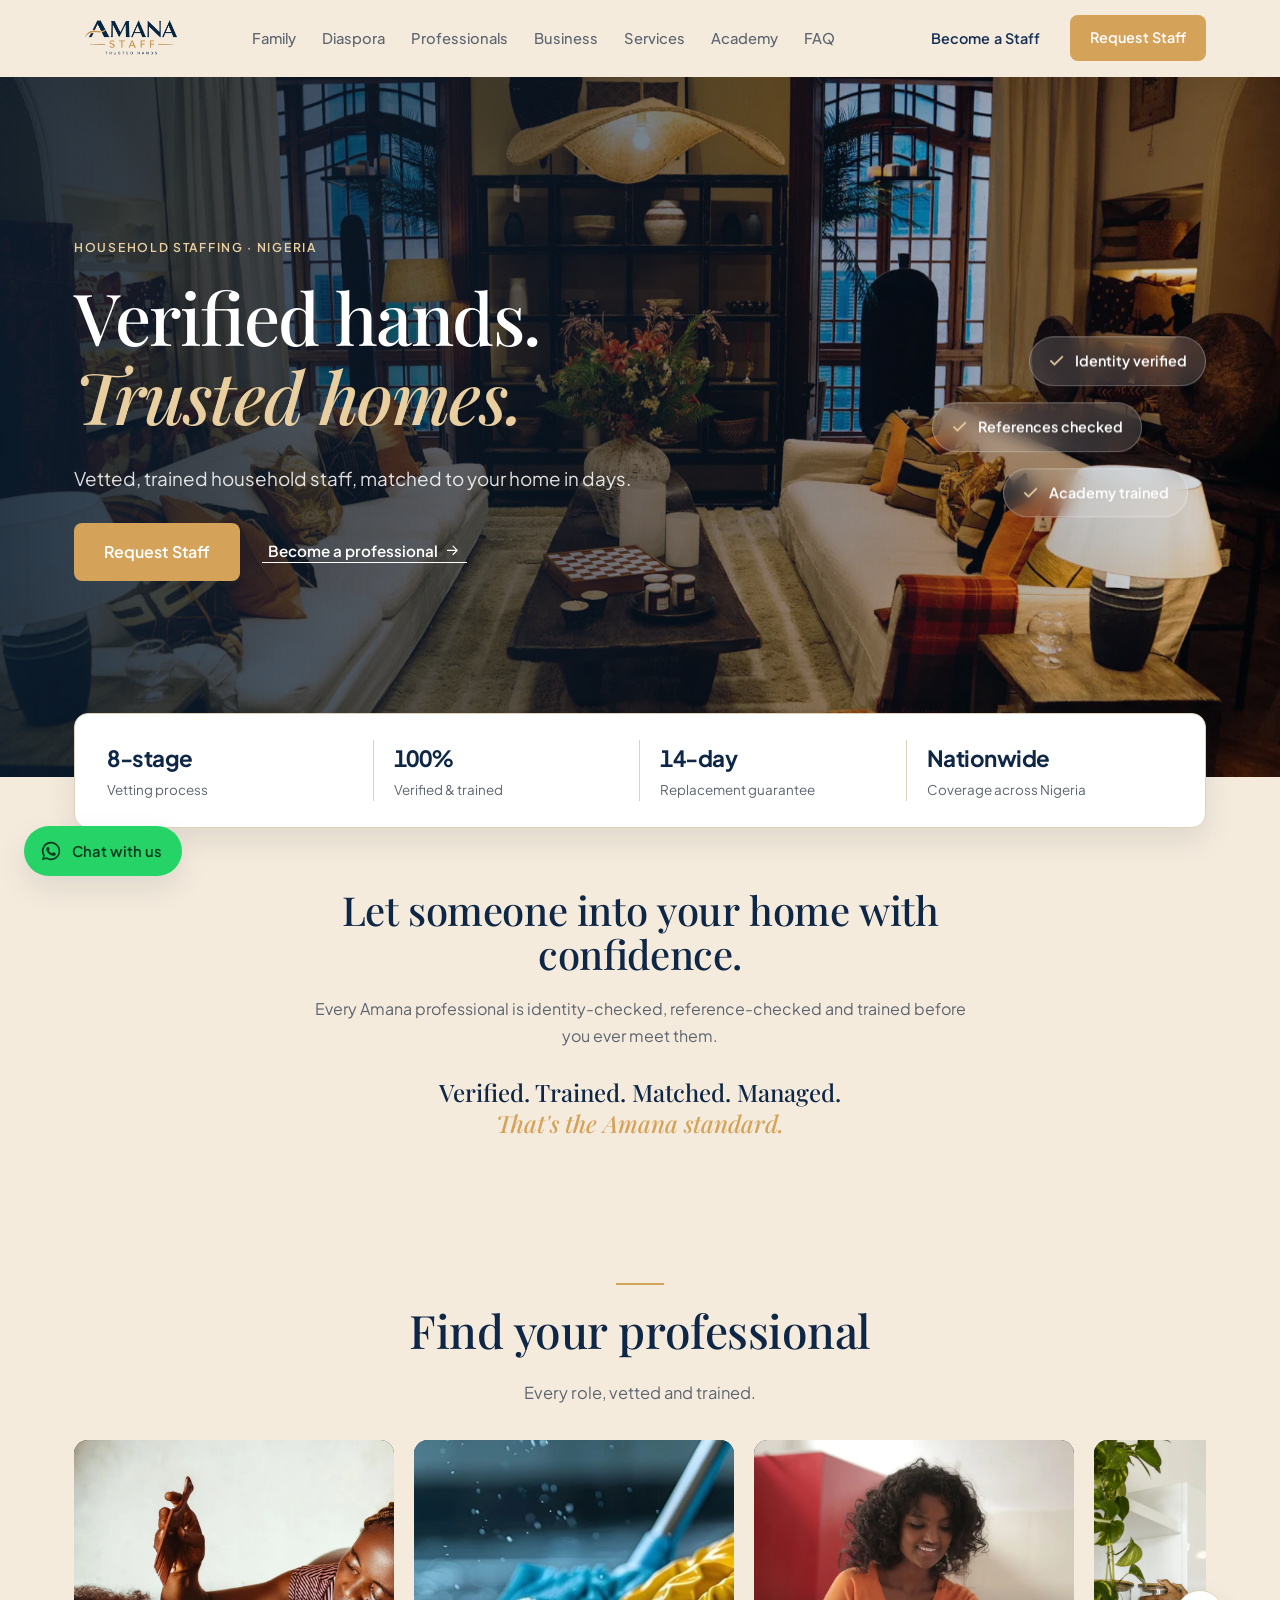
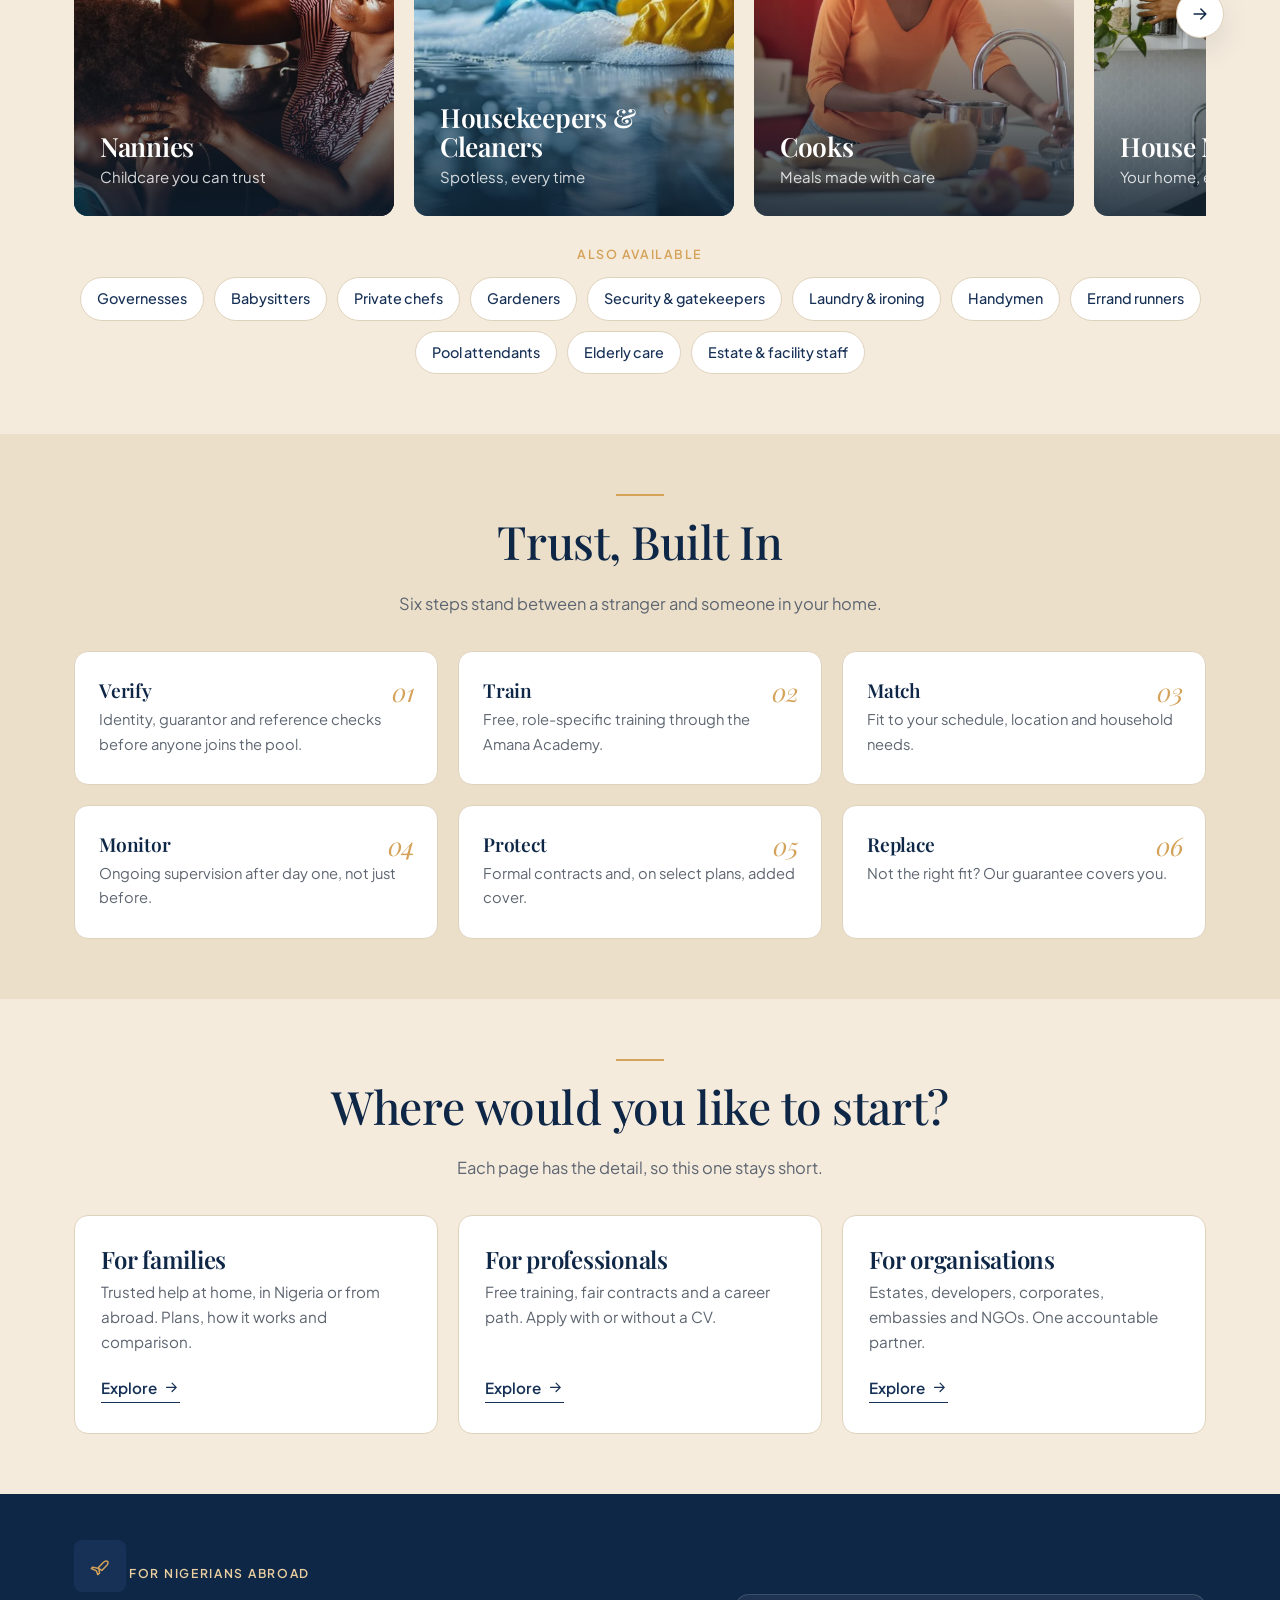
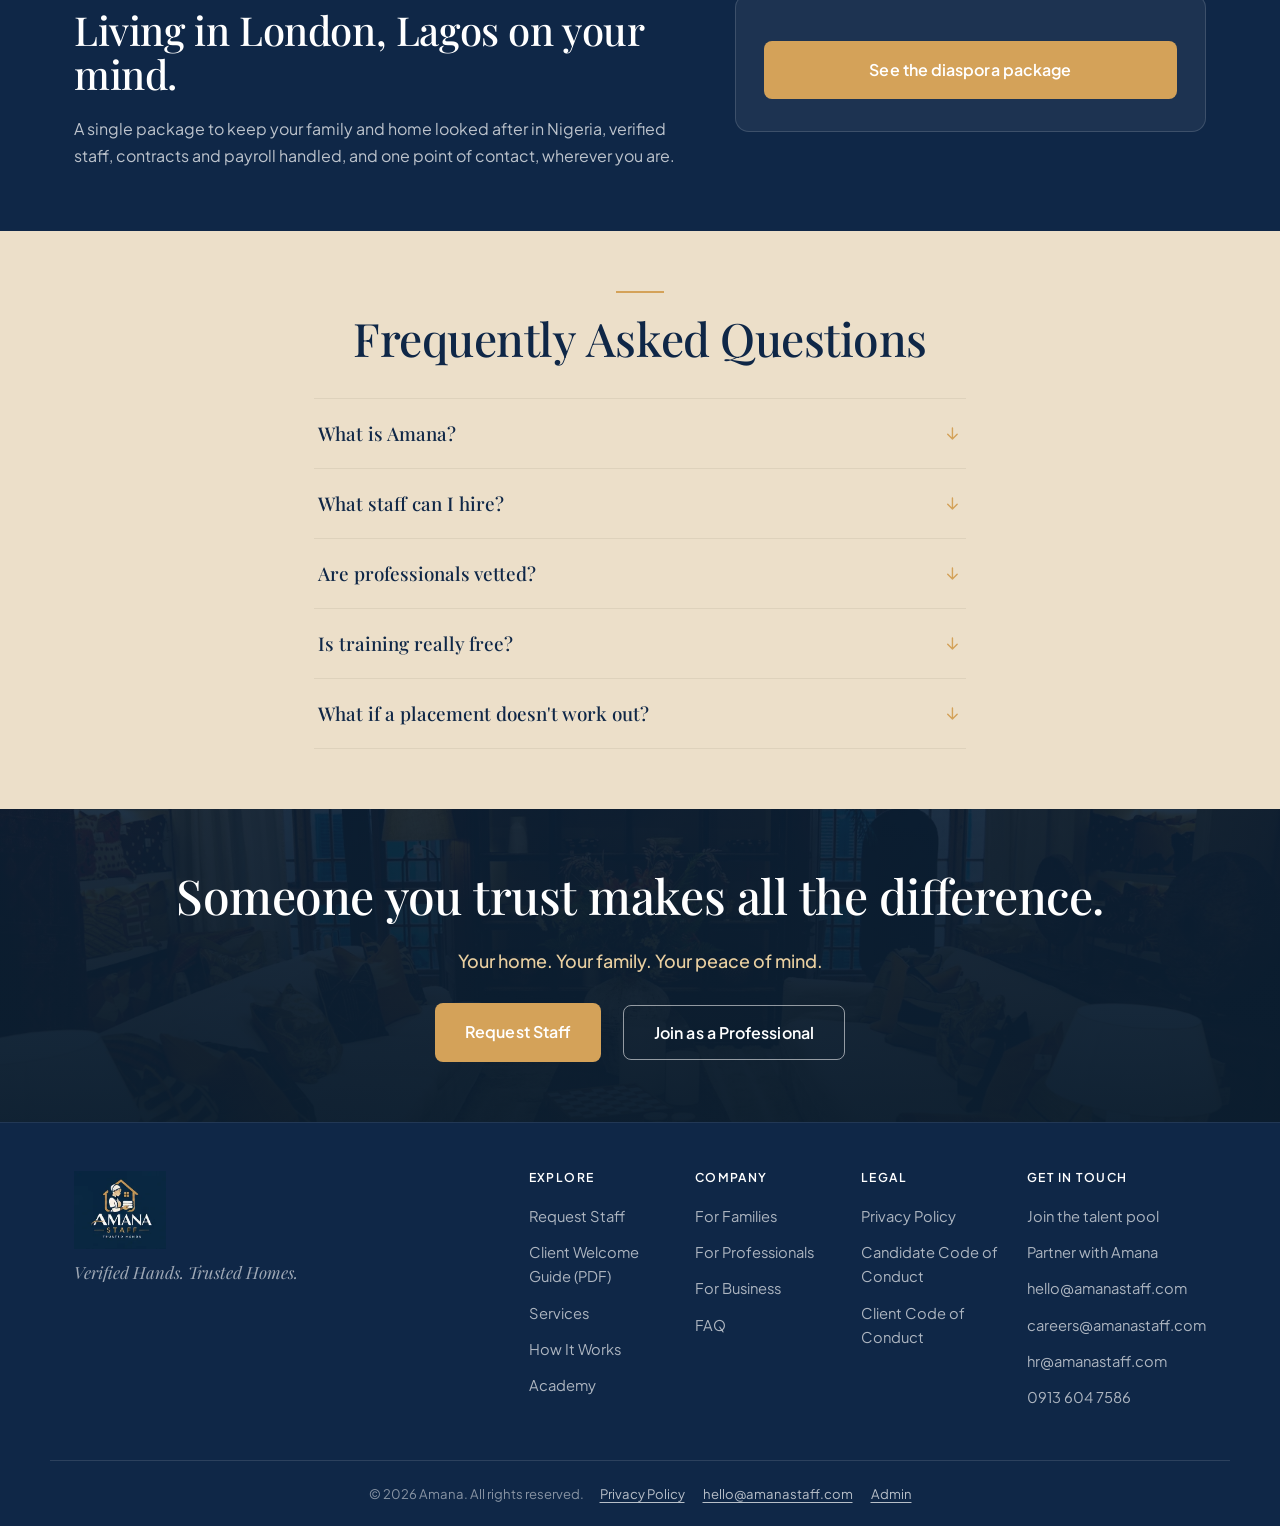
==== commit f84e77fc: "Make the Client Welcome Guide hard to miss site-wide Upgraded the link on family.html, business.html" ====
--- a/index.html
+++ b/index.html
@@ -308,6 +308,7 @@
       <div>
         <h4>Explore</h4>
         <a href="request-staff.html">Request Staff</a>
+        <a href="assets/docs/amana-client-welcome-guide.pdf" target="_blank" rel="noopener">Client Welcome Guide (PDF)</a>
         <a href="index.html#services">Services</a>
         <a href="family.html#how-it-works">How It Works</a>
         <a href="professionals.html#academy">Academy</a>
